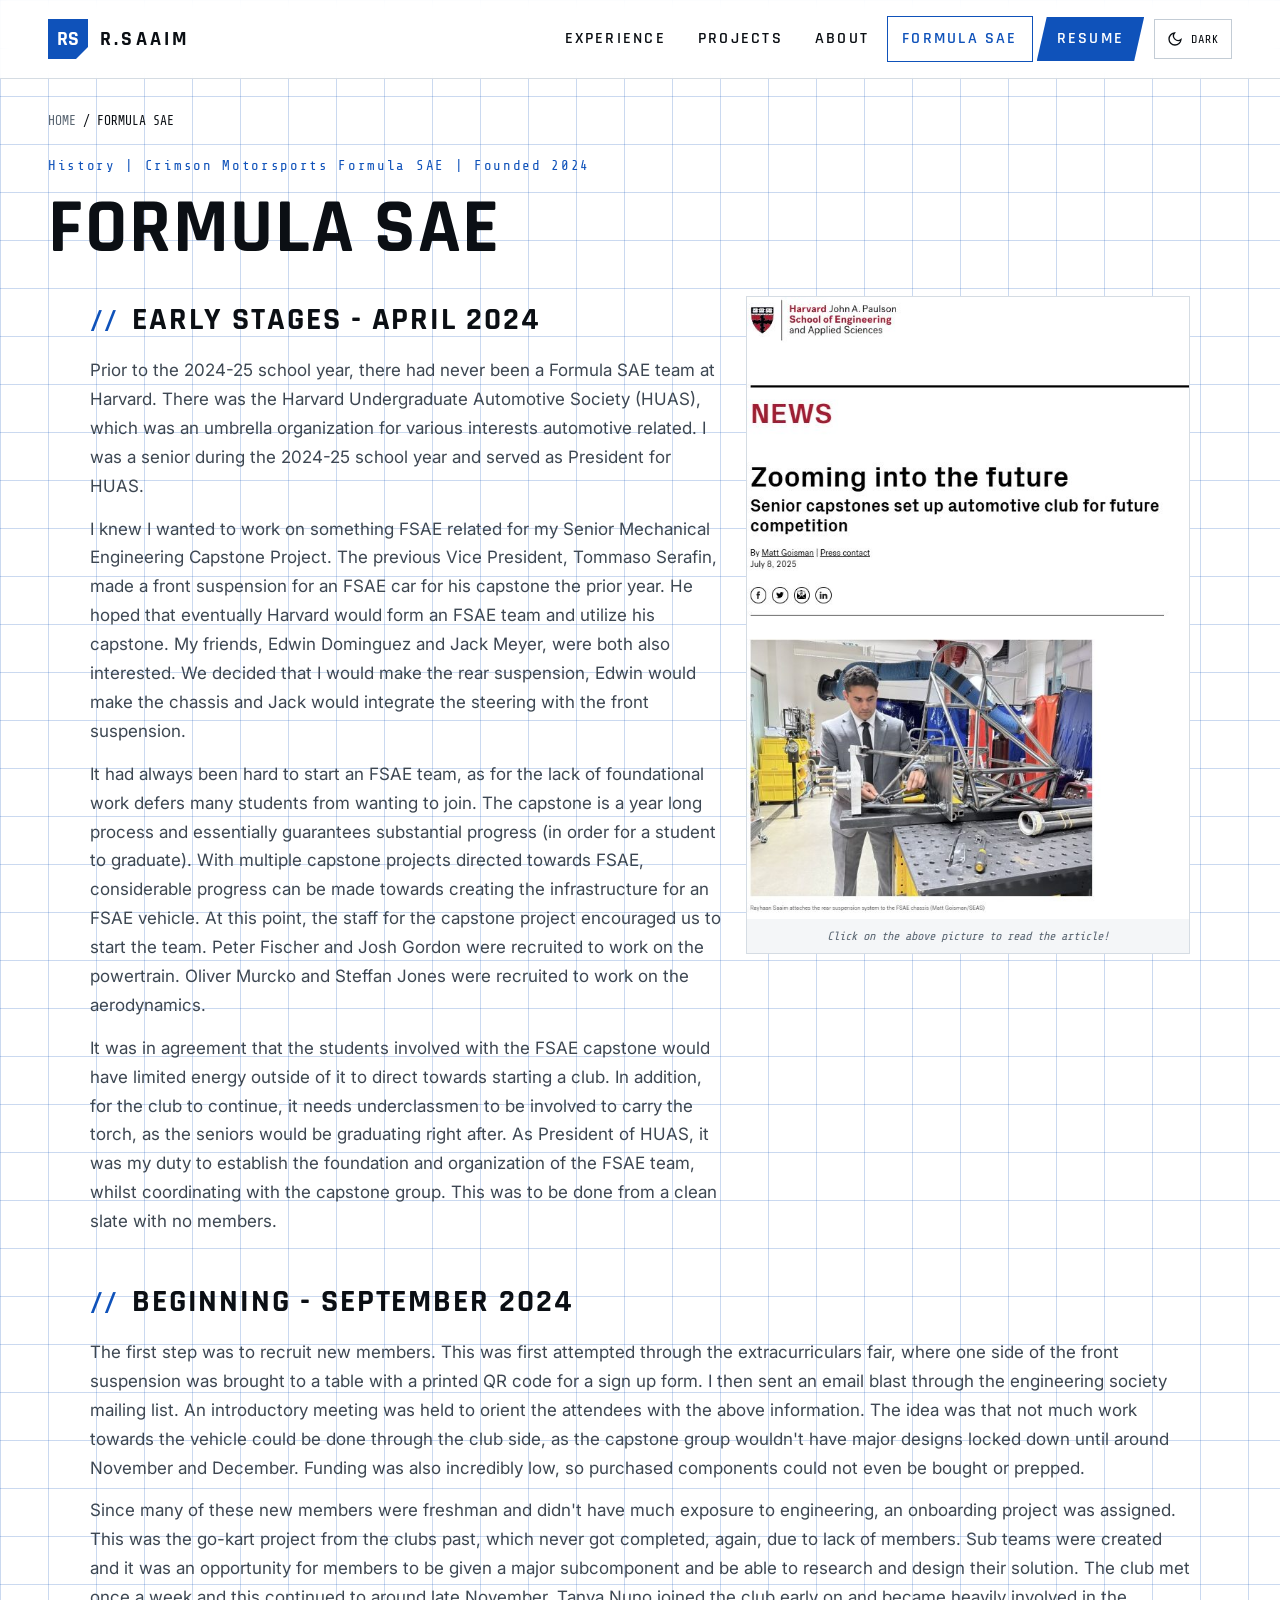
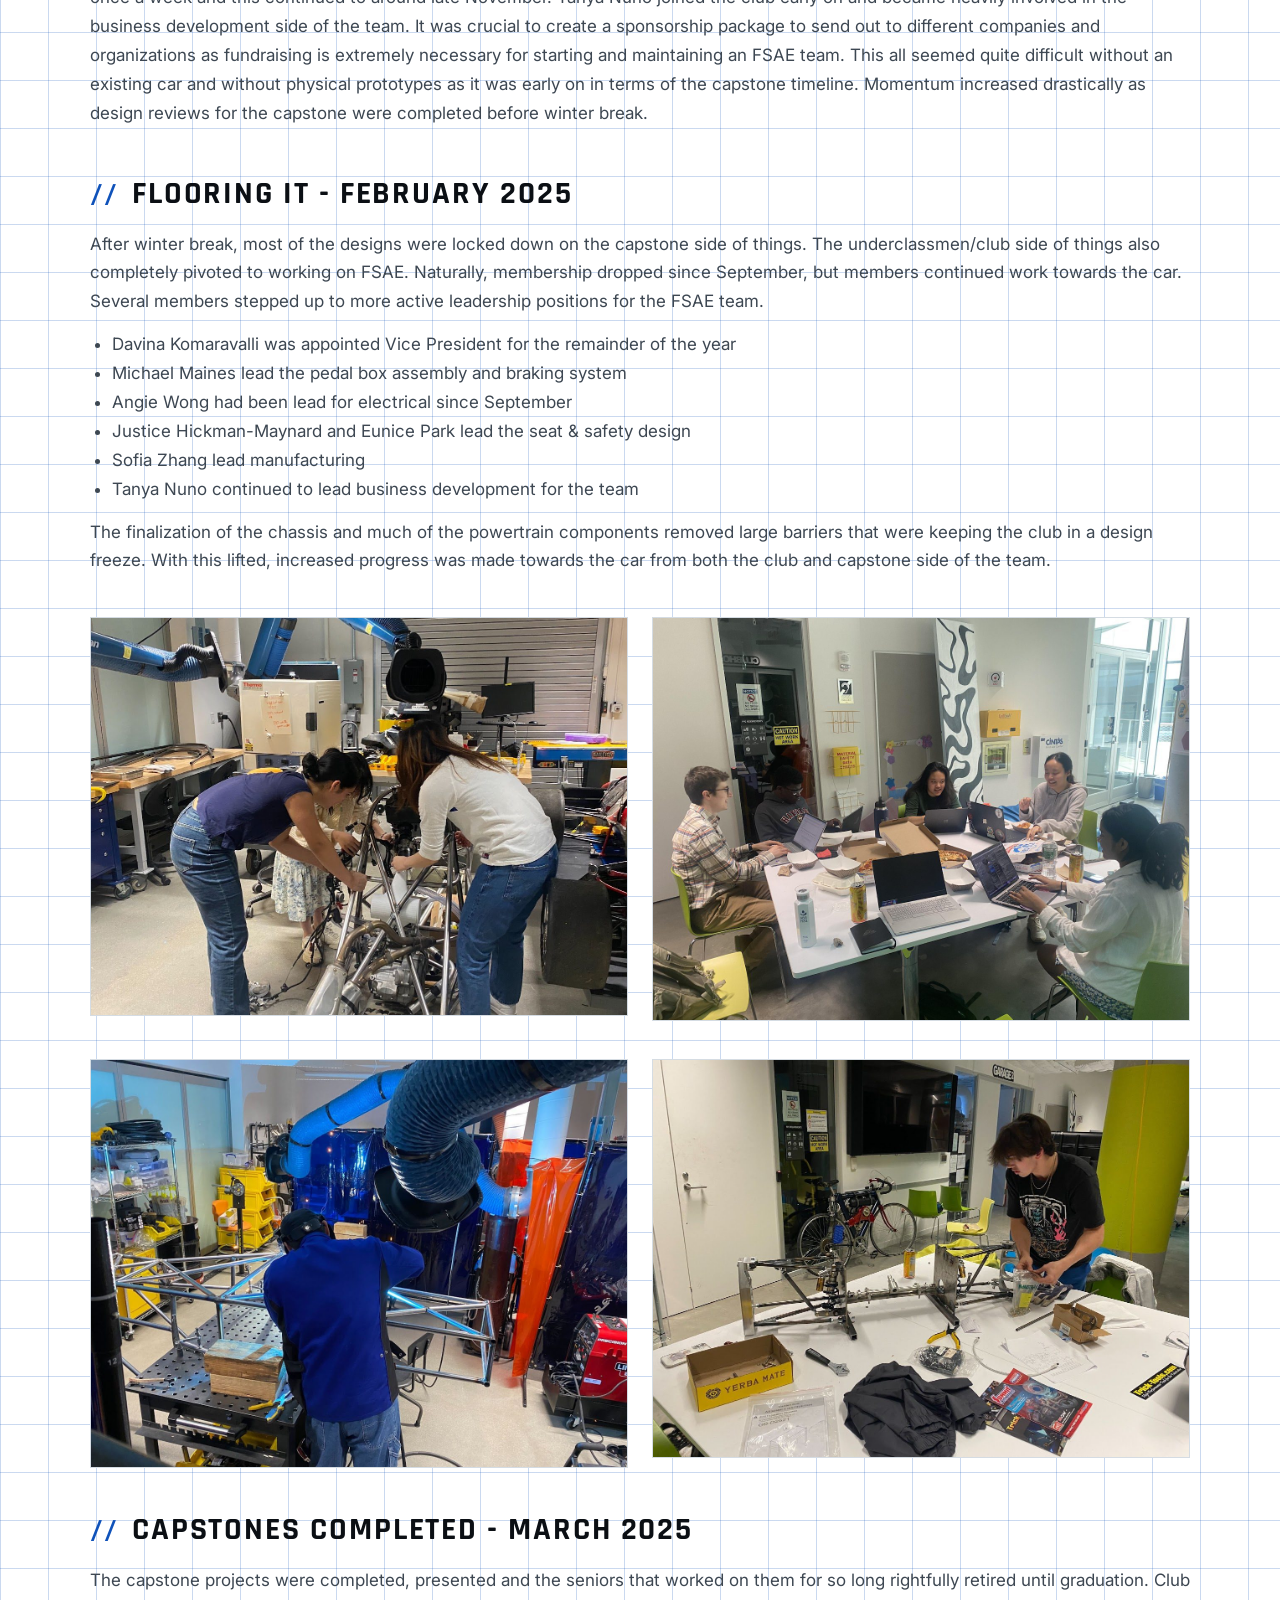
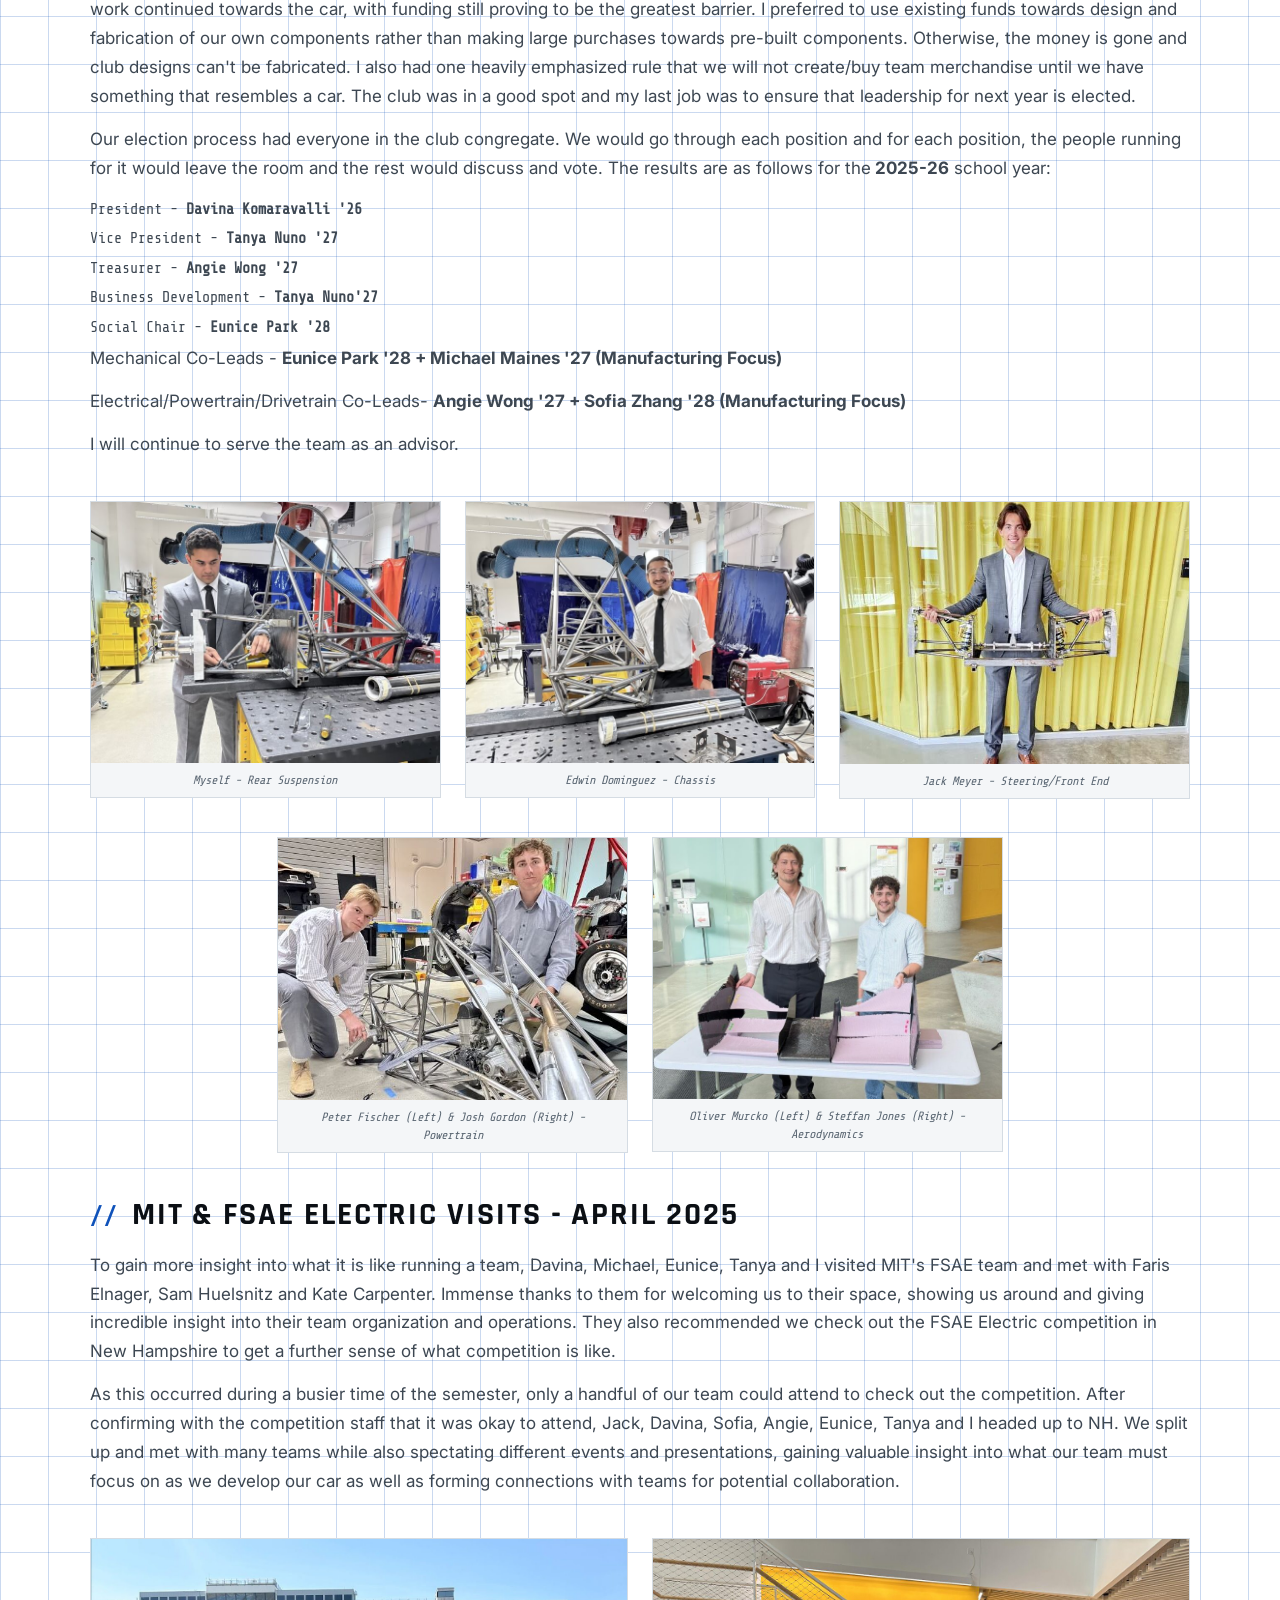
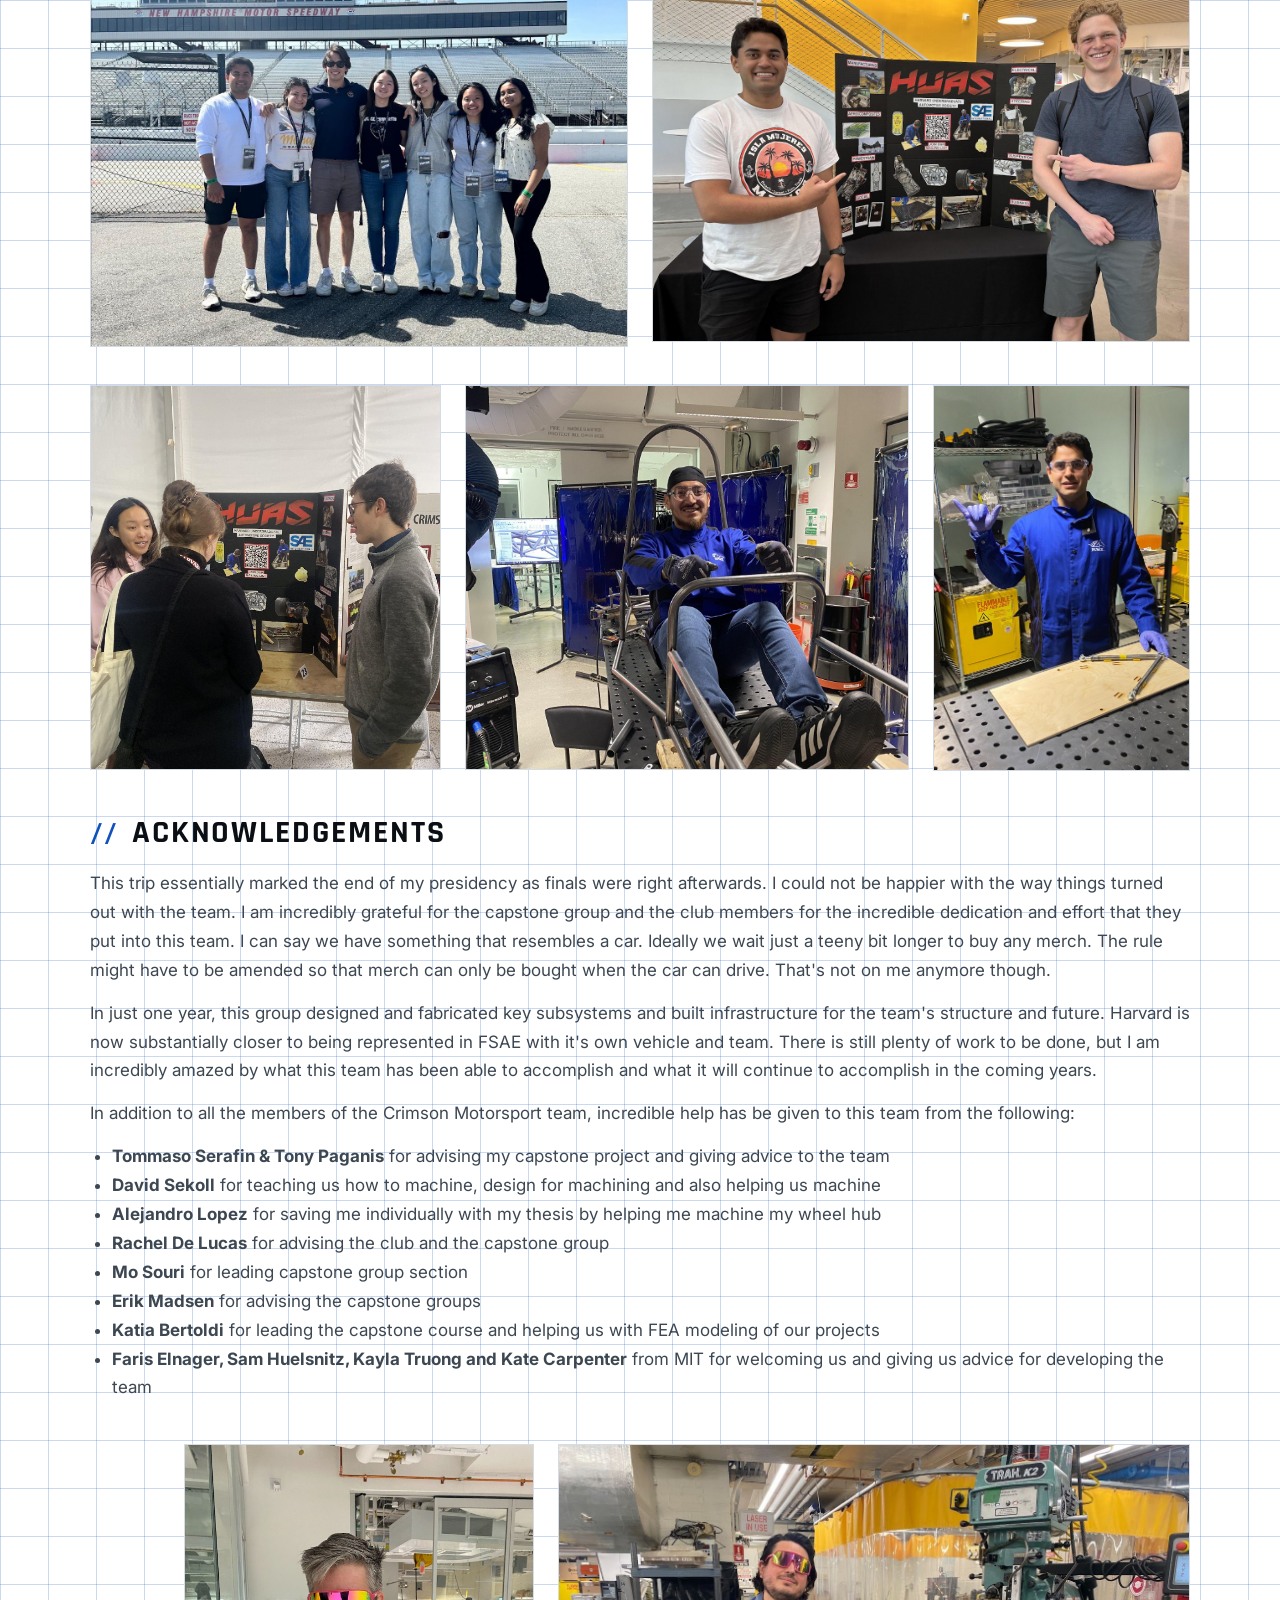
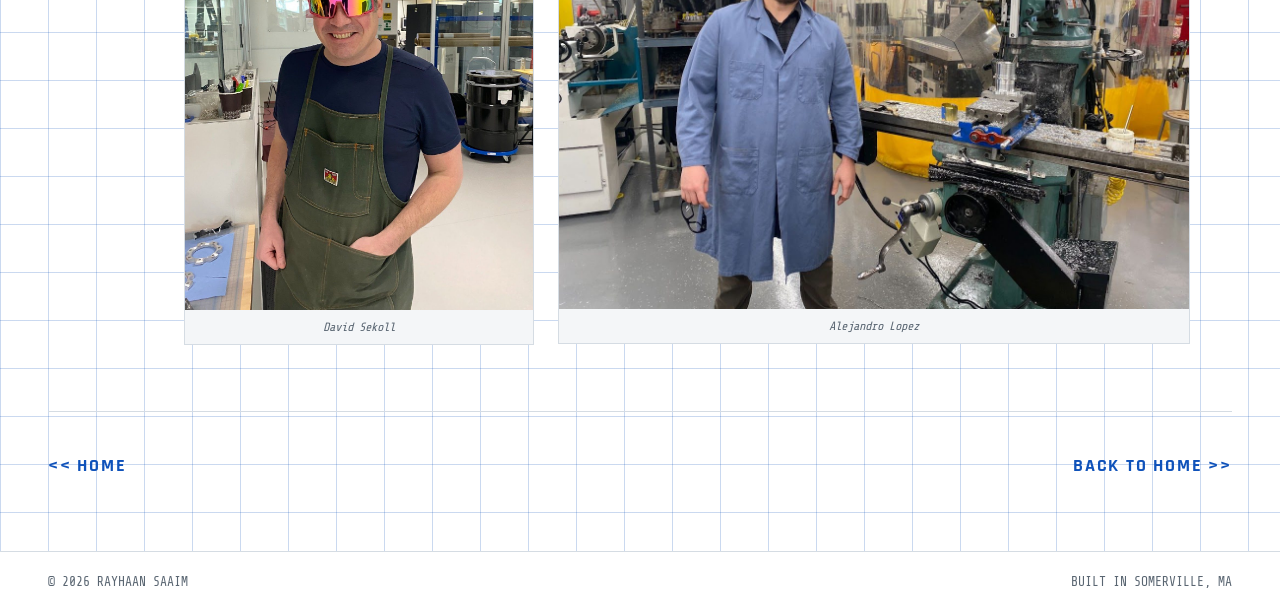
==== formula-sae.html @ 64977a88 "Word-for-word pages, Fikst slides as page content, original intro, Crimson section, Formula SAE tab," ====
<!doctype html>
<html lang="en" data-theme="light">
<head>
<meta charset="utf-8">
<meta name="viewport" content="width=device-width, initial-scale=1">
<title>Formula SAE — Rayhaan Saaim</title>
<meta name="description" content="Formula SAE: a project by Rayhaan Saaim, mechanical engineer.">
<meta property="og:title" content="Formula SAE — Rayhaan Saaim">
<meta property="og:description" content="Formula SAE: a project by Rayhaan Saaim, mechanical engineer.">
<meta property="og:image" content="https://rsaaim.github.io/assets/img/hero/01_hero-holding-rear-suspension.jpg">
<link rel="icon" href="assets/favicon.svg" type="image/svg+xml">
<script>try{var t=localStorage.getItem('theme');if(t==='dark'||t==='light')document.documentElement.setAttribute('data-theme',t);}catch(e){}</script>
<link rel="preconnect" href="https://fonts.googleapis.com">
<link rel="preconnect" href="https://fonts.gstatic.com" crossorigin>
<link href="https://fonts.googleapis.com/css2?family=Rajdhani:wght@500;600;700&family=Share+Tech+Mono&family=Inter:wght@400;500;600&display=swap" rel="stylesheet">
<link rel="stylesheet" href="css/style.css">
</head>
<body>
<a class="skip" href="#main">Skip to content</a>
<header class="site-header">
  <a class="brand" href="index.html"><span class="brand-mark" aria-hidden="true">RS</span><span class="brand-name">R.SAAIM</span></a>
  <nav class="nav" aria-label="Main">
    <a href="index.html#experience">EXPERIENCE</a>
    <a href="index.html#projects">PROJECTS</a>
    <a href="index.html#about">ABOUT</a>
    <a class="btn-fsae" href="formula-sae.html">FORMULA SAE</a>
    <a class="btn-resume" href="resume.pdf">RESUME</a>
    <button class="theme-toggle" type="button" aria-label="Switch to dark mode">DARK</button>
  </nav>
</header>
<main id="main">

  <div class="wrap crumb"><a href="index.html">HOME</a> / FORMULA SAE</div>
  <section class="wrap proj-hero">
    <p class="eyebrow">History | Crimson Motorsports Formula SAE | Founded 2024</p>
    <h1>Formula SAE</h1>
    
  </section>
  <article class="wrap layout" style="padding-bottom:24px">
<div class="lrow"><div class="lcol" style="grid-column:1 / span 7"><h2>Early Stages - April 2024</h2><p>Prior to the 2024-25 school year, there had never been a Formula SAE team at Harvard. There was the Harvard Undergraduate Automotive Society (HUAS), which was an umbrella organization for various interests automotive related. I was a senior during the 2024-25 school year and served as President for HUAS.</p><p>I knew I wanted to work on something FSAE related for my Senior Mechanical Engineering Capstone Project. The previous Vice President, Tommaso Serafin, made a front suspension for an FSAE car for his capstone the prior year. He hoped that eventually Harvard would form an FSAE team and utilize his capstone. My friends, Edwin Dominguez and Jack Meyer, were both also interested. We decided that I would make the rear suspension, Edwin would make the chassis and Jack would integrate the steering with the front suspension.</p><p>It had always been hard to start an FSAE team, as for the lack of foundational work defers many students from wanting to join. The capstone is a year long process and essentially guarantees substantial progress (in order for a student to graduate). With multiple capstone projects directed towards FSAE, considerable progress can be made towards creating the infrastructure for an FSAE vehicle. At this point, the staff for the capstone project encouraged us to start the team. Peter Fischer and Josh Gordon were recruited to work on the powertrain. Oliver Murcko and Steffan Jones were recruited to work on the aerodynamics.</p><p>It was in agreement that the students involved with the FSAE capstone would have limited energy outside of it to direct towards starting a club. In addition, for the club to continue, it needs underclassmen to be involved to carry the torch, as the seniors would be graduating right after. As President of HUAS, it was my duty to establish the foundation and organization of the FSAE team, whilst coordinating with the capstone group. This was to be done from a clean slate with no members.</p></div><div class="lcol" style="grid-column:8 / span 5"><figure class="lfig"><a href="https://seas.harvard.edu/news/2025/07/zooming-future"><img src="assets/img/site/formula-sae/formula-sae_01_click-on-the-above-picture-to-read-the-article.jpg" alt="Click on the above picture to read the article!" loading="lazy"></a><figcaption><em>Click on the above picture to read the article!</em></figcaption></figure></div></div>
<div class="lrow"><div class="lcol" style="grid-column:1 / span 12"><h2>Beginning - September 2024</h2><p>The first step was to recruit new members. This was first attempted through the extracurriculars fair, where one side of the front suspension was brought to a table with a printed QR code for a sign up form. I then sent an email blast through the engineering society mailing list. An introductory meeting was held to orient the attendees with the above information. The idea was that not much work towards the vehicle could be done through the club side, as the capstone group wouldn't have major designs locked down until around November and December. Funding was also incredibly low, so purchased components could not even be bought or prepped.</p><p>Since many of these new members were freshman and didn't have much exposure to engineering, an onboarding project was assigned. This was the go-kart project from the clubs past, which never got completed, again, due to lack of members. Sub teams were created and it was an opportunity for members to be given a major subcomponent and be able to research and design their solution. The club met once a week and this continued to around late November. Tanya Nuno joined the club early on and became heavily involved in the business development side of the team. It was crucial to create a sponsorship package to send out to different companies and organizations as fundraising is extremely necessary for starting and maintaining an FSAE team. This all seemed quite difficult without an existing car and without physical prototypes as it was early on in terms of the capstone timeline. Momentum increased drastically as design reviews for the capstone were completed before winter break.</p></div></div>
<div class="lrow"><div class="lcol" style="grid-column:1 / span 12"><h2>Flooring It - February 2025</h2><p>After winter break, most of the designs were locked down on the capstone side of things. The underclassmen/club side of things also completely pivoted to working on FSAE. Naturally, membership dropped since September, but members continued work towards the car. Several members stepped up to more active leadership positions for the FSAE team.</p><ul><li>Davina Komaravalli was appointed Vice President for the remainder of the year</li><li>Michael Maines lead the pedal box assembly and braking system</li><li>Angie Wong had been lead for electrical since September</li><li>Justice Hickman-Maynard and Eunice Park lead the seat &amp; safety design</li><li>Sofia Zhang lead manufacturing</li><li>Tanya Nuno continued to lead business development for the team</li></ul><p>The finalization of the chassis and much of the powertrain components removed large barriers that were keeping the club in a design freeze. With this lifted, increased progress was made towards the car from both the club and capstone side of the team.</p></div></div>
<div class="lrow"><div class="lcol" style="grid-column:1 / span 6"><figure class="lfig"><a href="assets/img/site/formula-sae/formula-sae_02.jpg"><img src="assets/img/site/formula-sae/formula-sae_02.jpg" alt="Formula SAE" loading="lazy"></a></figure></div><div class="lcol" style="grid-column:7 / span 6"><figure class="lfig"><a href="assets/img/site/formula-sae/formula-sae_03.jpg"><img src="assets/img/site/formula-sae/formula-sae_03.jpg" alt="Formula SAE" loading="lazy"></a></figure></div></div>
<div class="lrow"><div class="lcol" style="grid-column:1 / span 6"><figure class="lfig"><a href="assets/img/site/formula-sae/formula-sae_04.jpg"><img src="assets/img/site/formula-sae/formula-sae_04.jpg" alt="Formula SAE" loading="lazy"></a></figure></div><div class="lcol" style="grid-column:7 / span 6"><figure class="lfig"><a href="assets/img/site/formula-sae/formula-sae_05_capstones-completed.jpg"><img src="assets/img/site/formula-sae/formula-sae_05_capstones-completed.jpg" alt="Formula SAE" loading="lazy"></a></figure></div></div>
<div class="lrow"><div class="lcol" style="grid-column:1 / span 12"><h2>Capstones Completed - March 2025</h2><p>The capstone projects were completed, presented and the seniors that worked on them for so long rightfully retired until graduation. Club work continued towards the car, with funding still proving to be the greatest barrier. I preferred to use existing funds towards design and fabrication of our own components rather than making large purchases towards pre-built components. Otherwise, the money is gone and club designs can't be fabricated. I also had one heavily emphasized rule that we will not create/buy team merchandise until we have something that resembles a car. The club was in a good spot and my last job was to ensure that leadership for next year is elected.</p><p>Our election process had everyone in the club congregate. We would go through each position and for each position, the people running for it would leave the room and the rest would discuss and vote. The results are as follows for the<strong> 2025-26</strong> school year:</p><p class="roster">President - <strong>Davina Komaravalli '26</strong></p><p class="roster">Vice President - <strong>Tanya Nuno '27</strong></p><p class="roster">Treasurer - <strong>Angie Wong '27</strong></p><p class="roster">Business Development - <strong>Tanya Nuno'27</strong></p><p class="roster">Social Chair - <strong>Eunice Park '28</strong></p><p>Mechanical Co-Leads - <strong>Eunice Park '28 + Michael Maines '27 (Manufacturing Focus)</strong></p><p>Electrical/Powertrain/Drivetrain Co-Leads- <strong>Angie Wong '27 + Sofia Zhang '28 (Manufacturing Focus)</strong></p><p>I will continue to serve the team as an advisor.</p></div></div>
<div class="lrow"><div class="lcol" style="grid-column:1 / span 4"><figure class="lfig"><a href="assets/img/site/formula-sae/formula-sae_06_myself-rear-suspension.jpg"><img src="assets/img/site/formula-sae/formula-sae_06_myself-rear-suspension.jpg" alt="Myself - Rear Suspension" loading="lazy"></a><figcaption><em>Myself - Rear Suspension</em></figcaption></figure></div><div class="lcol" style="grid-column:5 / span 4"><figure class="lfig"><a href="assets/img/site/formula-sae/formula-sae_07_edwin-dominguez-chassis.jpg"><img src="assets/img/site/formula-sae/formula-sae_07_edwin-dominguez-chassis.jpg" alt="Edwin Dominguez - Chassis" loading="lazy"></a><figcaption><em>Edwin Dominguez - Chassis</em></figcaption></figure></div><div class="lcol" style="grid-column:9 / span 4"><figure class="lfig"><a href="assets/img/site/formula-sae/formula-sae_08_jack-meyer-steering-front-end.jpg"><img src="assets/img/site/formula-sae/formula-sae_08_jack-meyer-steering-front-end.jpg" alt="Jack Meyer - Steering/Front End" loading="lazy"></a><figcaption><em>Jack Meyer - Steering/Front End</em></figcaption></figure></div></div>
<div class="lrow"><div class="lcol" style="grid-column:3 / span 4"><figure class="lfig"><a href="assets/img/site/formula-sae/formula-sae_09_peter-fischer-left-josh-gordon-right.jpg"><img src="assets/img/site/formula-sae/formula-sae_09_peter-fischer-left-josh-gordon-right.jpg" alt="Peter Fischer (Left) &amp;amp; Josh Gordon (Right) -  Powertrain" loading="lazy"></a><figcaption><em>Peter Fischer (Left) &amp; Josh Gordon (Right) - </em> <em>Powertrain</em></figcaption></figure></div><div class="lcol" style="grid-column:7 / span 4"><figure class="lfig"><a href="assets/img/site/formula-sae/formula-sae_10_oliver-murcko-left-steffan-jones-right.jpg"><img src="assets/img/site/formula-sae/formula-sae_10_oliver-murcko-left-steffan-jones-right.jpg" alt="Oliver Murcko (Left) &amp;amp; Steffan Jones (Right) -  Aerodynamics" loading="lazy"></a><figcaption><em>Oliver Murcko (Left) &amp; Steffan Jones (Right) - </em> <em>Aerodynamics</em></figcaption></figure></div></div>
<div class="lrow"><div class="lcol" style="grid-column:1 / span 12"><h2>MIT &amp; FSAE Electric Visits - April 2025</h2><p>To gain more insight into what it is like running a team, Davina, Michael, Eunice, Tanya and I visited MIT's FSAE team and met with Faris Elnager, Sam Huelsnitz and Kate Carpenter. Immense thanks to them for welcoming us to their space, showing us around and giving incredible insight into their team organization and operations. They also recommended we check out the FSAE Electric competition in New Hampshire to get a further sense of what competition is like.</p><p>As this occurred during a busier time of the semester, only a handful of our team could attend to check out the competition. After confirming with the competition staff that it was okay to attend, Jack, Davina, Sofia, Angie, Eunice, Tanya and I headed up to NH. We split up and met with many teams while also spectating different events and presentations, gaining valuable insight into what our team must focus on as we develop our car as well as forming connections with teams for potential collaboration.</p></div></div>
<div class="lrow"><div class="lcol" style="grid-column:1 / span 6"><figure class="lfig"><a href="assets/img/site/formula-sae/formula-sae_11.jpg"><img src="assets/img/site/formula-sae/formula-sae_11.jpg" alt="Formula SAE" loading="lazy"></a></figure></div><div class="lcol" style="grid-column:7 / span 6"><figure class="lfig"><a href="assets/img/site/formula-sae/formula-sae_12.jpg"><img src="assets/img/site/formula-sae/formula-sae_12.jpg" alt="Formula SAE" loading="lazy"></a></figure></div></div>
<div class="lrow"><div class="lcol" style="grid-column:1 / span 4"><figure class="lfig"><a href="assets/img/site/formula-sae/formula-sae_13.jpg"><img src="assets/img/site/formula-sae/formula-sae_13.jpg" alt="Formula SAE" loading="lazy"></a></figure></div><div class="lcol" style="grid-column:5 / span 5"><figure class="lfig"><a href="assets/img/site/formula-sae/formula-sae_14.jpg"><img src="assets/img/site/formula-sae/formula-sae_14.jpg" alt="Formula SAE" loading="lazy"></a></figure></div><div class="lcol" style="grid-column:10 / span 3"><figure class="lfig"><a href="assets/img/site/formula-sae/formula-sae_15_acknowledgements.jpg"><img src="assets/img/site/formula-sae/formula-sae_15_acknowledgements.jpg" alt="Formula SAE" loading="lazy"></a></figure></div></div>
<div class="lrow"><div class="lcol" style="grid-column:1 / span 12"><h2>Acknowledgements</h2><p>This trip essentially marked the end of my presidency as finals were right afterwards. I could not be happier with the way things turned out with the team. I am incredibly grateful for the capstone group and the club members for the incredible dedication and effort that they put into this team. I can say we have something that resembles a car. Ideally we wait just a teeny bit longer to buy any merch. The rule might have to be amended so that merch can only be bought when the car can drive. That's not on me anymore though.</p><p>In just one year, this group designed and fabricated key subsystems and built infrastructure for the team's structure and future. Harvard is now substantially closer to being represented in FSAE with it's own vehicle and team. There is still plenty of work to be done, but I am incredibly amazed by what this team has been able to accomplish and what it will continue to accomplish in the coming years.</p><p>In addition to all the members of the Crimson Motorsport team, incredible help has be given to this team from the following:</p><ul><li><strong>Tommaso Serafin &amp; Tony Paganis</strong> for advising my capstone project and giving advice to the team</li><li><strong>David Sekoll</strong> for teaching us how to machine, design for machining and also helping us machine</li><li><strong>Alejandro Lopez</strong> for saving me individually with my thesis by helping me machine my wheel hub</li><li><strong>Rachel De Lucas</strong> for advising the club and the capstone group</li><li><strong>Mo Souri</strong> for leading capstone group section</li><li><strong>Erik Madsen</strong> for advising the capstone groups</li><li><strong>Katia Bertoldi</strong> for leading the capstone course and helping us with FEA modeling of our projects</li><li><strong>Faris Elnager, Sam Huelsnitz, Kayla Truong </strong><strong>and </strong><strong>Kate Carpenter</strong> from MIT for welcoming us and giving us advice for developing the team</li></ul></div></div>
<div class="lrow"><div class="lcol" style="grid-column:2 / span 4"><figure class="lfig"><a href="assets/img/site/formula-sae/formula-sae_16_david-sekoll.jpg"><img src="assets/img/site/formula-sae/formula-sae_16_david-sekoll.jpg" alt="David Sekoll" loading="lazy"></a><figcaption><em>David Sekoll</em></figcaption></figure></div><div class="lcol" style="grid-column:6 / span 7"><figure class="lfig"><a href="assets/img/site/formula-sae/formula-sae_17_alejandro-lopez.jpg"><img src="assets/img/site/formula-sae/formula-sae_17_alejandro-lopez.jpg" alt="Alejandro Lopez" loading="lazy"></a><figcaption><em>Alejandro Lopez</em></figcaption></figure></div></div>
    <div class="next-proj"><a href="index.html#projects">&lt;&lt; HOME</a><a href="index.html#crimson">BACK TO HOME &gt;&gt;</a></div>
  </article>
</main>
<footer class="site-footer"><span>© 2026 RAYHAAN SAAIM</span><span>BUILT IN SOMERVILLE, MA</span></footer>
<script src="js/site.js"></script>
</body>
</html>
---- css/style.css ----
/* Rayhaan Saaim portfolio — light (sapphire) and dark (graphite/cyan) themes */
:root {
  --bg: #FFFFFF;
  --grid: rgba(15, 82, 186, 0.22);
  --panel: #F4F6F8;
  --panel-2: #EAEEF2;
  --line: #D5DCE3;
  --line-2: #C3CCD5;
  --text: #0B0F14;
  --text-2: #3D4752;
  --muted: #5A6672;
  --accent: #0F52BA;
  --accent-hover: #0B3D8C;
  --on-accent: #FFFFFF;
  --header-bg: rgba(255, 255, 255, 0.88);
  --caption-accent: #8CB8FF;
  --ok: #1F9D55;
  --cut: 22px;
  --display: "Rajdhani", "Arial Narrow", sans-serif;
  --mono: "Share Tech Mono", ui-monospace, monospace;
  --body: "Inter", system-ui, -apple-system, sans-serif;
  color-scheme: light;
}
[data-theme="dark"] {
  --bg: #0B0F14;
  --grid: rgba(255, 255, 255, 0.04);
  --panel: #121821;
  --panel-2: #0E141A;
  --line: #1E2630;
  --line-2: #26303B;
  --text: #E6EBF0;
  --text-2: #B8C2CC;
  --muted: #9AA6B2;
  --accent: #5FD4E8;
  --accent-hover: #A6ECF7;
  --on-accent: #0B0F14;
  --header-bg: rgba(11, 15, 20, 0.92);
  --caption-accent: #5FD4E8;
  --ok: #3DDC84;
  color-scheme: dark;
}

* { box-sizing: border-box; }
html { scroll-behavior: smooth; }
body {
  margin: 0;
  font-family: var(--body);
  color: var(--text);
  background-color: var(--bg);
  background-image:
    linear-gradient(var(--grid) 1px, transparent 1px),
    linear-gradient(90deg, var(--grid) 1px, transparent 1px);
  background-size: 48px 48px;
  line-height: 1.5;
  transition: background-color .25s, color .25s;
}
img { max-width: 100%; display: block; }
a { color: var(--accent); }
a:hover { color: var(--accent-hover); }
:focus-visible { outline: 2px solid var(--accent); outline-offset: 3px; }
.wrap { max-width: 1344px; margin: 0 auto; padding-left: 48px; padding-right: 48px; }
.mono { font-family: var(--mono); }
.skip { position: absolute; left: -9999px; }
.skip:focus { left: 16px; top: 16px; z-index: 100; background: var(--accent); color: var(--on-accent); padding: 10px 14px; }

/* Header */
.site-header {
  position: sticky; top: 0; z-index: 50;
  display: flex; flex-wrap: wrap; justify-content: space-between; align-items: center; gap: 12px;
  padding: 16px 48px; border-bottom: 1px solid var(--line);
  background: var(--header-bg); backdrop-filter: blur(6px);
}
.brand { display: flex; align-items: center; gap: 12px; text-decoration: none; color: var(--text); }
.brand-mark {
  display: inline-flex; align-items: center; justify-content: center; width: 40px; height: 40px;
  background: var(--accent); color: var(--on-accent); font-family: var(--display); font-weight: 700; font-size: 20px;
  clip-path: polygon(0 0, 100% 0, 100% 70%, 70% 100%, 0 100%);
}
.brand-name { font-family: var(--display); font-weight: 700; font-size: 20px; letter-spacing: .16em; }
.nav { display: flex; flex-wrap: wrap; align-items: center; gap: 4px; font-family: var(--display); font-weight: 600; font-size: 16px; letter-spacing: .14em; }
.nav a { padding: 10px 14px; color: var(--text); text-decoration: none; }
.nav a:hover { color: var(--accent); }
.nav .btn-resume { color: var(--on-accent); background: var(--accent); clip-path: polygon(10px 0, 100% 0, calc(100% - 10px) 100%, 0 100%); padding: 10px 20px; }
.nav .btn-resume:hover { color: var(--on-accent); background: var(--accent-hover); }
.theme-toggle {
  display: inline-flex; align-items: center; gap: 8px; min-height: 40px; padding: 0 12px; margin-left: 6px;
  background: transparent; border: 1px solid var(--line-2); color: var(--text); cursor: pointer;
  font-family: var(--mono); font-size: 12px; letter-spacing: .08em;
}
.theme-toggle:hover { border-color: var(--accent); color: var(--accent); }
.theme-toggle svg { width: 16px; height: 16px; }

/* Hero */
.hero { display: grid; grid-template-columns: repeat(auto-fit, minmax(min(100%, 500px), 1fr)); gap: 56px; align-items: center; padding-top: 72px; padding-bottom: 56px; }
.hero-copy { display: flex; flex-direction: column; gap: 22px; }
.eyebrow { margin: 0; font-family: var(--mono); font-size: 14px; letter-spacing: .12em; color: var(--accent); }
.hero h1 { margin: 0; font-family: var(--display); font-weight: 700; font-size: clamp(64px, 9vw, 112px); line-height: .86; letter-spacing: .02em; text-transform: uppercase; }
.readout { display: flex; flex-wrap: wrap; font-family: var(--mono); font-size: 14px; border: 1px solid var(--line); align-self: flex-start; background: var(--bg); }
.readout span { padding: 10px 14px; border-right: 1px solid var(--line); }
.readout span:last-child { border-right: 0; }
.readout .k { color: var(--muted); }
.lede { margin: 0; font-size: 18px; line-height: 1.6; color: var(--text-2); max-width: 560px; }
.status { margin: 0; display: flex; align-items: center; gap: 10px; font-family: var(--mono); font-size: 14px; }
.status::before { content: ""; width: 10px; height: 10px; background: var(--ok); animation: blink 2.4s infinite; }
@keyframes blink { 50% { opacity: .35; } }

.bracket-frame { position: relative; margin: 0; padding: 14px; }
.bracket-frame::before, .bracket-frame::after, .bracket-frame .br-b::before, .bracket-frame .br-b::after {
  content: ""; position: absolute; width: 36px; height: 36px; border-color: var(--accent); border-style: solid;
}
.bracket-frame::before { top: 0; left: 0; border-width: 2px 0 0 2px; }
.bracket-frame::after { top: 0; right: 0; border-width: 2px 2px 0 0; }
.bracket-frame .br-b::before { bottom: 0; left: 0; border-width: 0 0 2px 2px; }
.bracket-frame .br-b::after { bottom: 0; right: 0; border-width: 0 2px 2px 0; }
.bracket-frame img { width: 100%; height: 560px; object-fit: cover; object-position: center 28%; }
.img-caption {
  position: absolute; left: 14px; right: 14px; bottom: 14px; display: flex; justify-content: space-between; gap: 12px;
  padding: 10px 14px; background: rgba(11, 15, 20, .85); font-family: var(--mono); font-size: 13px; color: #FFFFFF;
}
.img-caption .acc { color: var(--caption-accent); }

/* Skills bar */
.skills { display: flex; flex-wrap: wrap; align-items: center; gap: 10px; padding: 18px 20px; background: var(--panel); border-left: 3px solid var(--accent); }
.skills h2 { margin: 0 8px 0 0; font-family: var(--display); font-weight: 700; font-size: 16px; letter-spacing: .16em; color: var(--accent); }
.chip { padding: 6px 12px; border: 1px solid var(--line-2); font-family: var(--mono); font-size: 13px; background: var(--bg); }

/* Section heads */
.section { padding-top: 72px; padding-bottom: 24px; }
.section-head { display: flex; align-items: baseline; gap: 16px; margin-bottom: 28px; }
.section-head .num { font-family: var(--mono); color: var(--accent); font-size: 15px; }
.section-head h2 { margin: 0; font-family: var(--display); font-weight: 700; font-size: 44px; letter-spacing: .08em; text-transform: uppercase; }
.section-head .rule { flex: 1; height: 1px; background: var(--line); }

/* Experience cards (chamfered) */
.xp-list { display: flex; flex-direction: column; gap: 16px; }
.chamfer { clip-path: polygon(0 0, calc(100% - var(--cut)) 0, 100% var(--cut), 100% 100%, var(--cut) 100%, 0 calc(100% - var(--cut))); }
.xp { display: block; text-decoration: none; color: var(--text); background: var(--line-2); padding: 1px; transition: background .2s, transform .2s; }
.xp:hover { background: var(--accent); color: var(--text); transform: translateX(4px); }
.xp-inner { display: grid; grid-template-columns: 300px minmax(0, 1fr); background: var(--panel); }
.xp-inner > img, .xp-nda { width: 100%; height: 100%; min-height: 220px; object-fit: cover; }
.xp-nda { display: flex; flex-direction: column; justify-content: center; gap: 10px; padding: 24px; background: var(--panel-2); font-family: var(--mono); font-size: 13px; color: var(--muted); }
.xp-nda .tag { color: var(--accent); }
.xp-nda .bar { height: 12px; background: var(--line); }
.xp-body { padding: 26px 28px; display: flex; flex-direction: column; gap: 10px; }
.meta { display: flex; flex-wrap: wrap; justify-content: space-between; gap: 8px; font-family: var(--mono); font-size: 13px; color: var(--muted); }
.meta .acc { color: var(--accent); }
.xp h3, .card h3 { margin: 0; font-family: var(--display); font-weight: 700; letter-spacing: .04em; text-transform: uppercase; }
.xp h3 { font-size: 30px; }
.xp p, .card p { margin: 0; font-size: 16px; line-height: 1.55; color: var(--text-2); }
.more { font-family: var(--display); font-weight: 700; letter-spacing: .14em; color: var(--accent); }

/* Project cards */
.cards { display: grid; grid-template-columns: repeat(auto-fit, minmax(min(100%, 380px), 1fr)); gap: 16px; }
.card { display: flex; flex-direction: column; text-decoration: none; color: var(--text); background: var(--panel); border-top: 3px solid var(--accent); transition: transform .2s, box-shadow .2s; }
.card:hover { color: var(--text); transform: translateY(-4px); box-shadow: 0 10px 0 -6px var(--accent); }
.card img { width: 100%; height: 240px; object-fit: cover; }
.card img.contain { object-fit: contain; background: #FFFFFF; }
.card-body { padding: 20px 22px; display: flex; flex-direction: column; gap: 8px; }
.card h3 { font-size: 26px; }
.tag-line { font-family: var(--mono); font-size: 12px; color: var(--accent); }

/* About + contact */
.about { display: grid; grid-template-columns: repeat(auto-fit, minmax(min(100%, 420px), 1fr)); gap: 40px; padding-top: 72px; padding-bottom: 40px; }
.about p { margin: 0; font-size: 17px; line-height: 1.65; color: var(--text-2); }
.contact-box { background: var(--panel); border: 1px solid var(--line); padding: 28px; display: flex; flex-direction: column; gap: 14px; font-family: var(--mono); font-size: 15px; }
.contact-box .h { color: var(--accent); }
.contact-box a { color: var(--text); text-decoration: none; }
.contact-box a:hover { color: var(--accent); }
.site-footer { border-top: 1px solid var(--line); padding: 20px 48px; display: flex; flex-wrap: wrap; justify-content: space-between; gap: 12px; font-family: var(--mono); font-size: 13px; color: var(--muted); background: var(--bg); margin-top: 40px; }

/* Project detail pages */
.crumb { font-family: var(--mono); font-size: 13px; padding-top: 32px; }
.crumb a { color: var(--muted); text-decoration: none; }
.crumb a:hover { color: var(--accent); }
.proj-hero { padding-top: 24px; padding-bottom: 32px; display: flex; flex-direction: column; gap: 18px; }
.proj-hero h1 { margin: 0; font-family: var(--display); font-weight: 700; font-size: clamp(44px, 6vw, 80px); line-height: .92; text-transform: uppercase; letter-spacing: .02em; }
.proj-hero .lede { max-width: 820px; }
.specs { display: grid; grid-template-columns: repeat(auto-fit, minmax(200px, 1fr)); border: 1px solid var(--line); background: var(--panel); }
.specs div { padding: 18px 20px; border-right: 1px solid var(--line); }
.specs div:last-child { border-right: 0; }
.specs .k { margin: 0 0 4px; font-family: var(--mono); font-size: 12px; color: var(--muted); }
.specs .v { margin: 0; font-family: var(--display); font-weight: 700; font-size: 28px; color: var(--accent); }
.prose { max-width: 820px; }
.prose h2 { font-family: var(--display); font-weight: 700; font-size: 32px; letter-spacing: .06em; text-transform: uppercase; margin: 48px 0 12px; }
.prose h2::before { content: "// "; color: var(--accent); font-family: var(--mono); font-size: 22px; }
.prose p, .prose li { font-size: 17px; line-height: 1.7; color: var(--text-2); }
.prose strong { color: var(--text); }
.gallery { display: grid; grid-template-columns: repeat(auto-fill, minmax(min(100%, 300px), 1fr)); gap: 16px; margin: 24px 0 8px; }
.gallery.wide { grid-template-columns: repeat(auto-fill, minmax(min(100%, 420px), 1fr)); }
.gallery figure { margin: 0; background: var(--panel); border: 1px solid var(--line); }
.gallery a { display: block; }
.gallery img { width: 100%; height: 260px; object-fit: cover; }
.gallery img.contain { object-fit: contain; background: #FFFFFF; }
.gallery figcaption { padding: 10px 12px; font-family: var(--mono); font-size: 12px; color: var(--muted); }
.nda-panel { border: 1px dashed var(--line-2); background: var(--panel-2); padding: 28px; font-family: var(--mono); font-size: 14px; color: var(--muted); display: flex; flex-direction: column; gap: 10px; margin: 24px 0; max-width: 820px; }
.nda-panel .tag { color: var(--accent); }
.next-proj { display: flex; flex-wrap: wrap; justify-content: space-between; gap: 16px; padding: 40px 0 8px; border-top: 1px solid var(--line); margin-top: 56px; font-family: var(--display); font-weight: 700; letter-spacing: .1em; font-size: 18px; }
.next-proj a { text-decoration: none; }

/* Reveal on scroll */
.reveal { opacity: 0; transform: translateY(16px); transition: opacity .6s ease, transform .6s ease; }
.reveal.in { opacity: 1; transform: none; }
@media (prefers-reduced-motion: reduce) {
  .reveal { opacity: 1; transform: none; transition: none; }
  .status::before { animation: none; }
  html { scroll-behavior: auto; }
}

/* Small screens */
@media (max-width: 760px) {
  .wrap { padding-left: 20px; padding-right: 20px; }
  .site-header { padding: 12px 20px; position: static; }
  .nav { font-size: 14px; }
  .nav a { padding: 8px 10px; }
  .xp-inner { grid-template-columns: 1fr; }
  .xp-inner > img, .xp-nda { height: 200px; min-height: 0; }
  .bracket-frame img { height: 420px; }
  .section-head h2 { font-size: 34px; }
  .site-footer { padding: 20px; }
}
.card-nda { height: 240px; display: flex; flex-direction: column; justify-content: center; align-items: center; gap: 8px; background: var(--panel-2); font-family: var(--mono); font-size: 13px; color: var(--muted); }
.card-nda .tag { color: var(--accent); }
.prose.original { max-width: none; }
.prose.original > :not(.gallery) { max-width: 820px; }
.prose.original h3 { font-family: var(--display); font-weight: 700; font-size: 24px; letter-spacing: .04em; text-transform: uppercase; margin: 32px 0 8px; color: var(--accent); }
.prose ul ul { margin-top: 4px; }
.gallery img.contain { background: var(--panel-2); }

/* Layout pages: mirrors the original 12-column Google Sites grid */
.layout .lrow { display: grid; grid-template-columns: repeat(12, minmax(0, 1fr)); gap: 24px; margin: 0 auto 28px; max-width: 1100px; align-items: start; }
.layout .lcol > *:first-child { margin-top: 0; }
.layout p, .layout li { font-size: 17px; line-height: 1.7; color: var(--text-2); }
.layout p { margin: 0 0 14px; }
.layout ul { margin: 0 0 14px; padding-left: 22px; }
.layout ul ul { margin: 4px 0 4px; }
.layout h2 { font-family: var(--display); font-weight: 700; font-size: 32px; letter-spacing: .06em; text-transform: uppercase; margin: 24px 0 12px; }
.layout h2::before { content: "// "; color: var(--accent); font-family: var(--mono); font-size: 22px; }
.layout h3 { font-family: var(--display); font-weight: 700; font-size: 24px; letter-spacing: .04em; text-transform: uppercase; margin: 16px 0 8px; color: var(--accent); }
.layout .center { text-align: center; }
.layout .roster { margin: 0 0 4px; font-family: var(--mono); font-size: 15px; }
.lfig { margin: 0 0 10px; background: var(--panel); border: 1px solid var(--line); }
.lfig img { width: 100%; height: auto; }
.lfig figcaption { padding: 8px 12px; font-family: var(--mono); font-size: 12px; color: var(--muted); text-align: center; }
.video { position: relative; padding-top: 56.25%; background: #000; border: 1px solid var(--line); }
.video iframe { position: absolute; inset: 0; width: 100%; height: 100%; border: 0; }
@media (max-width: 760px) {
  .layout .lrow { grid-template-columns: 1fr; gap: 12px; }
  .layout .lcol { grid-column: 1 / -1 !important; }
}
.nav .btn-fsae { border: 1px solid var(--accent); color: var(--accent); }
.nav .btn-fsae:hover { background: var(--accent); color: var(--on-accent); }
.pic-grid { display: grid; grid-template-columns: repeat(2, minmax(0, 1fr)); gap: 12px; align-items: start; }
.hero .lede { margin: 0; }
.hero-copy { gap: 16px; }
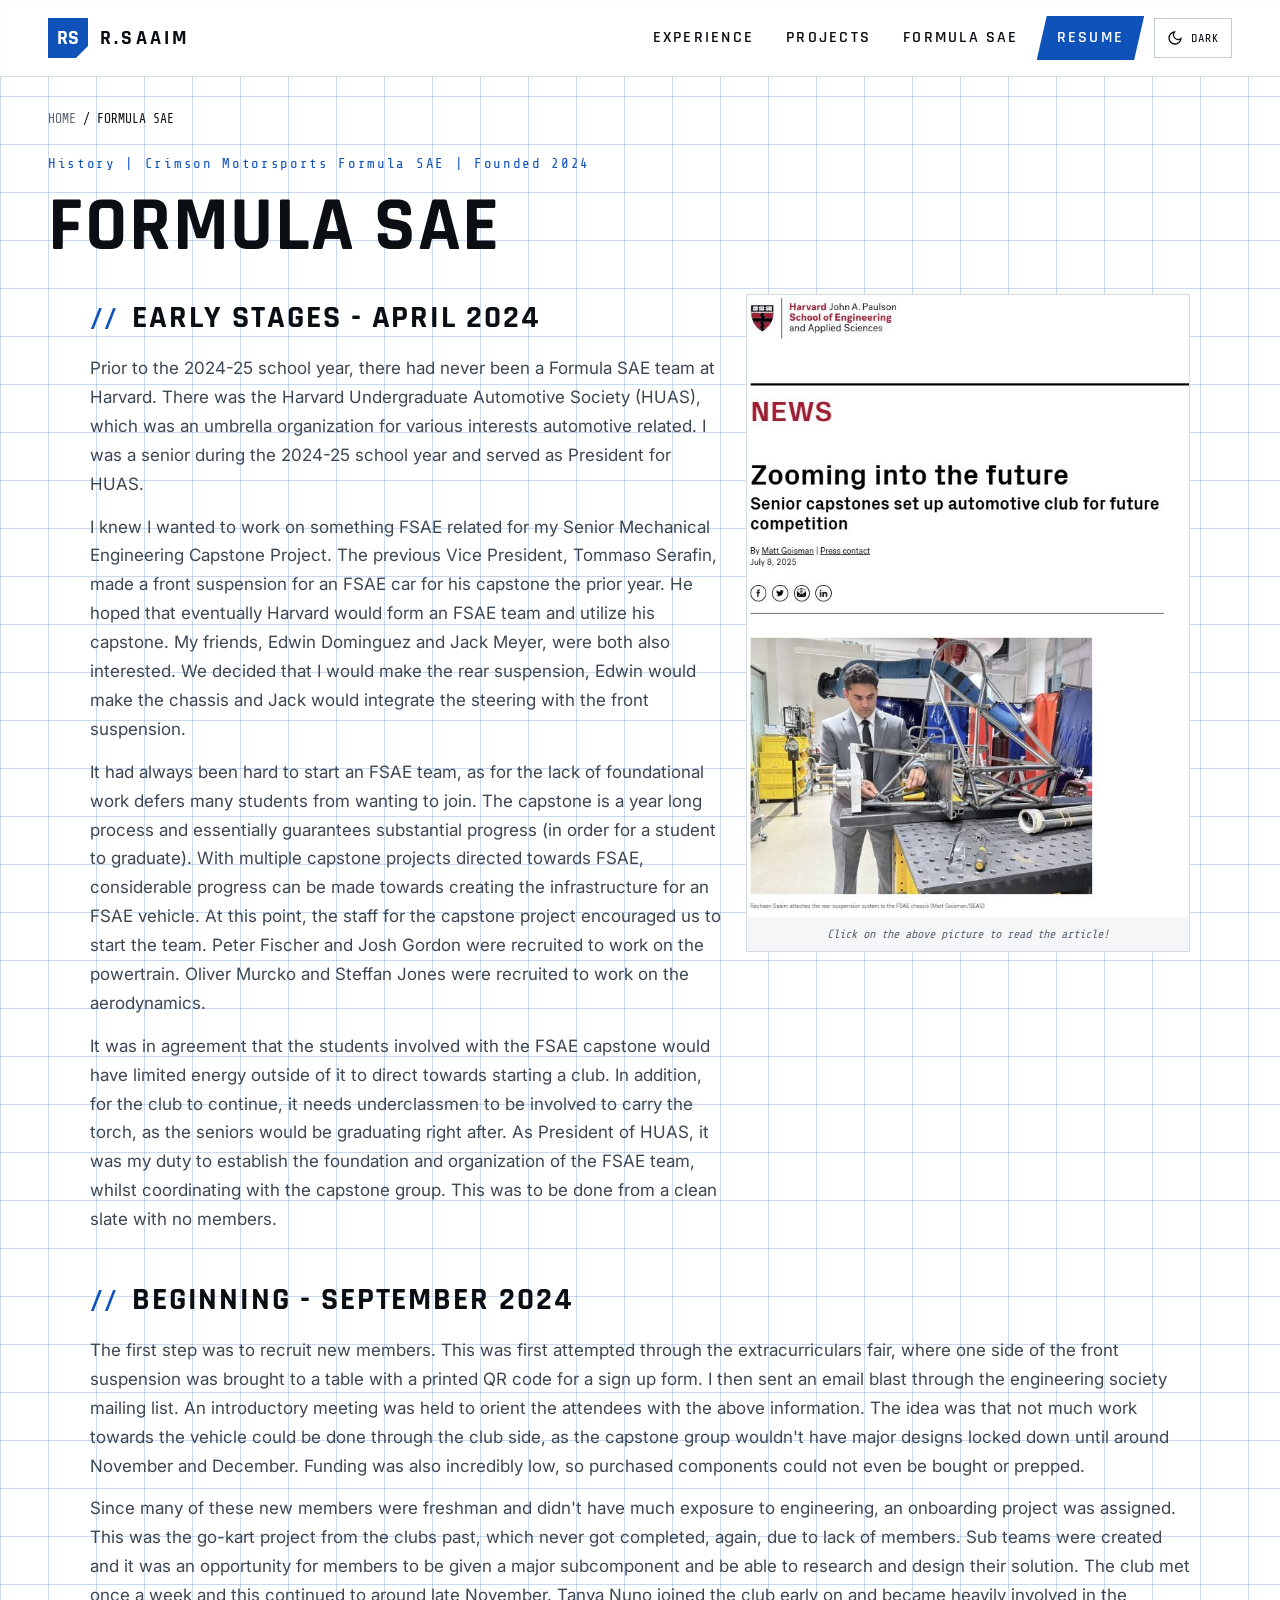
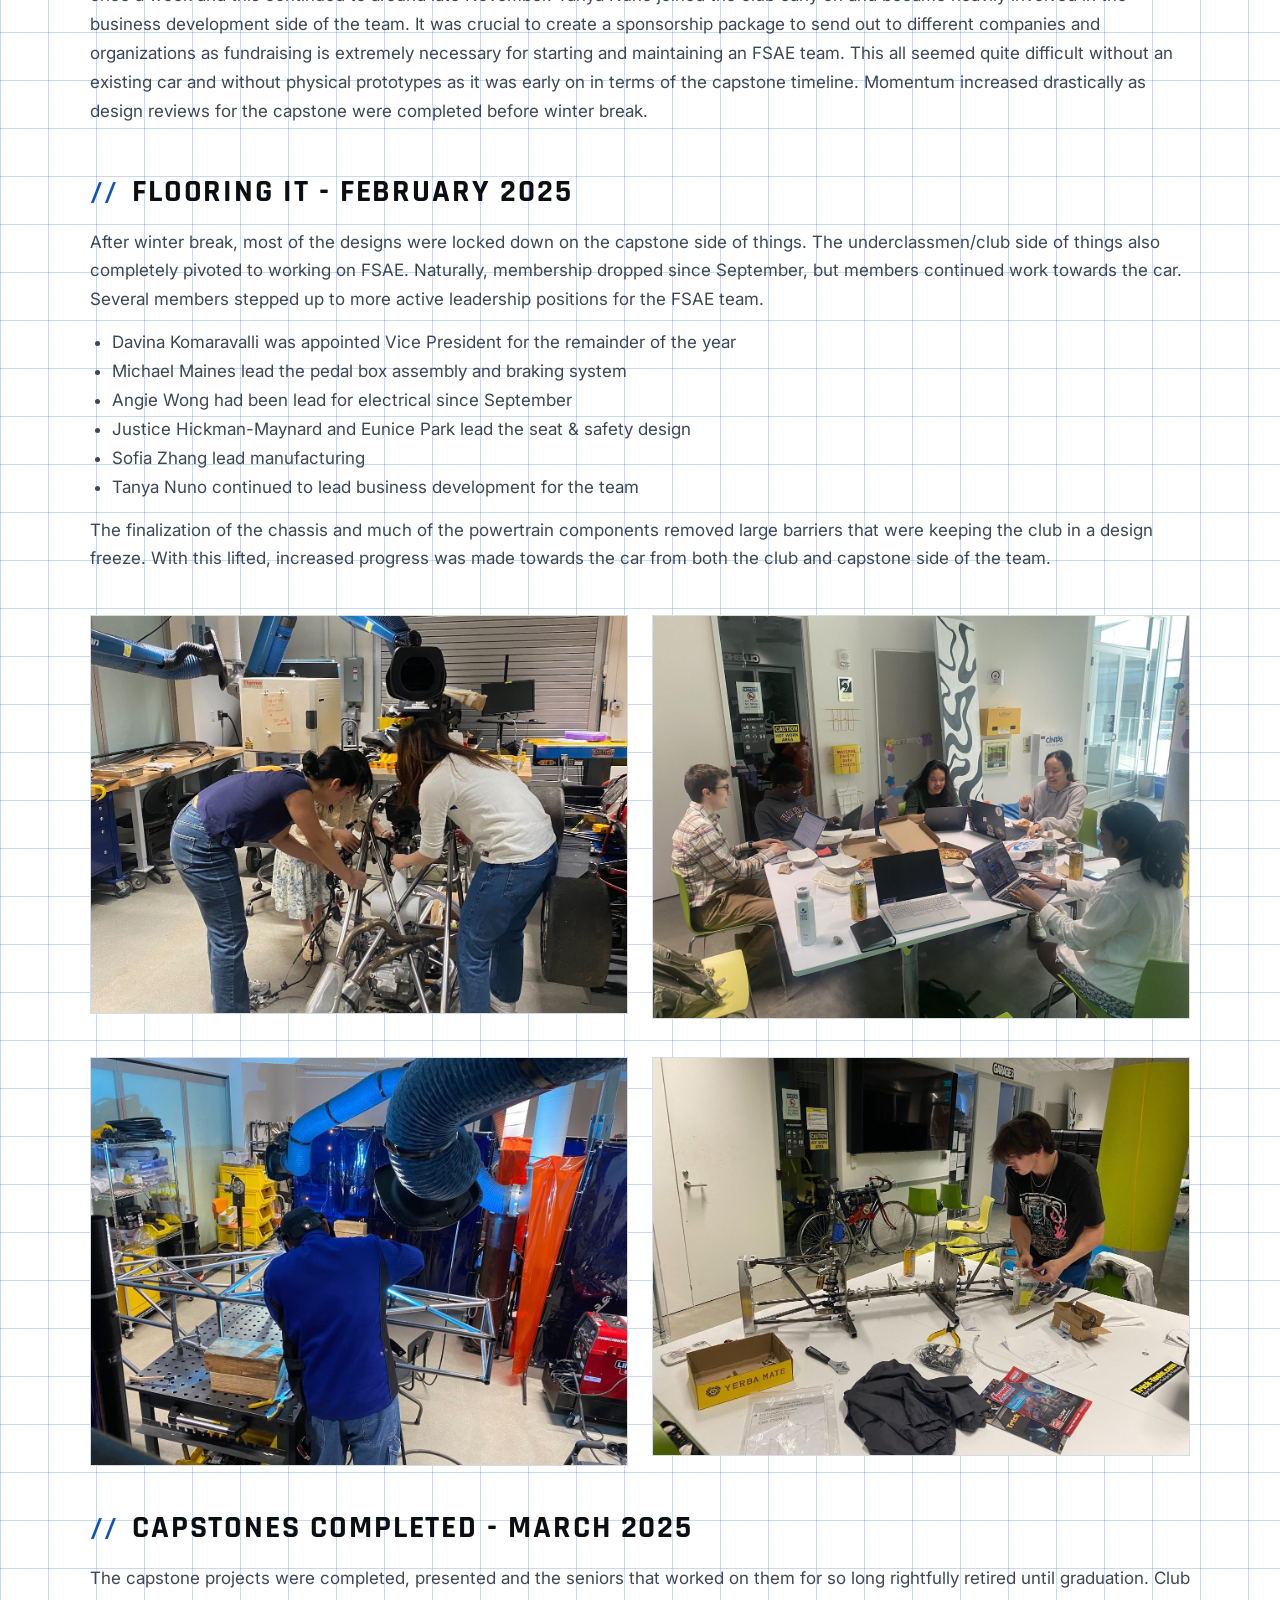
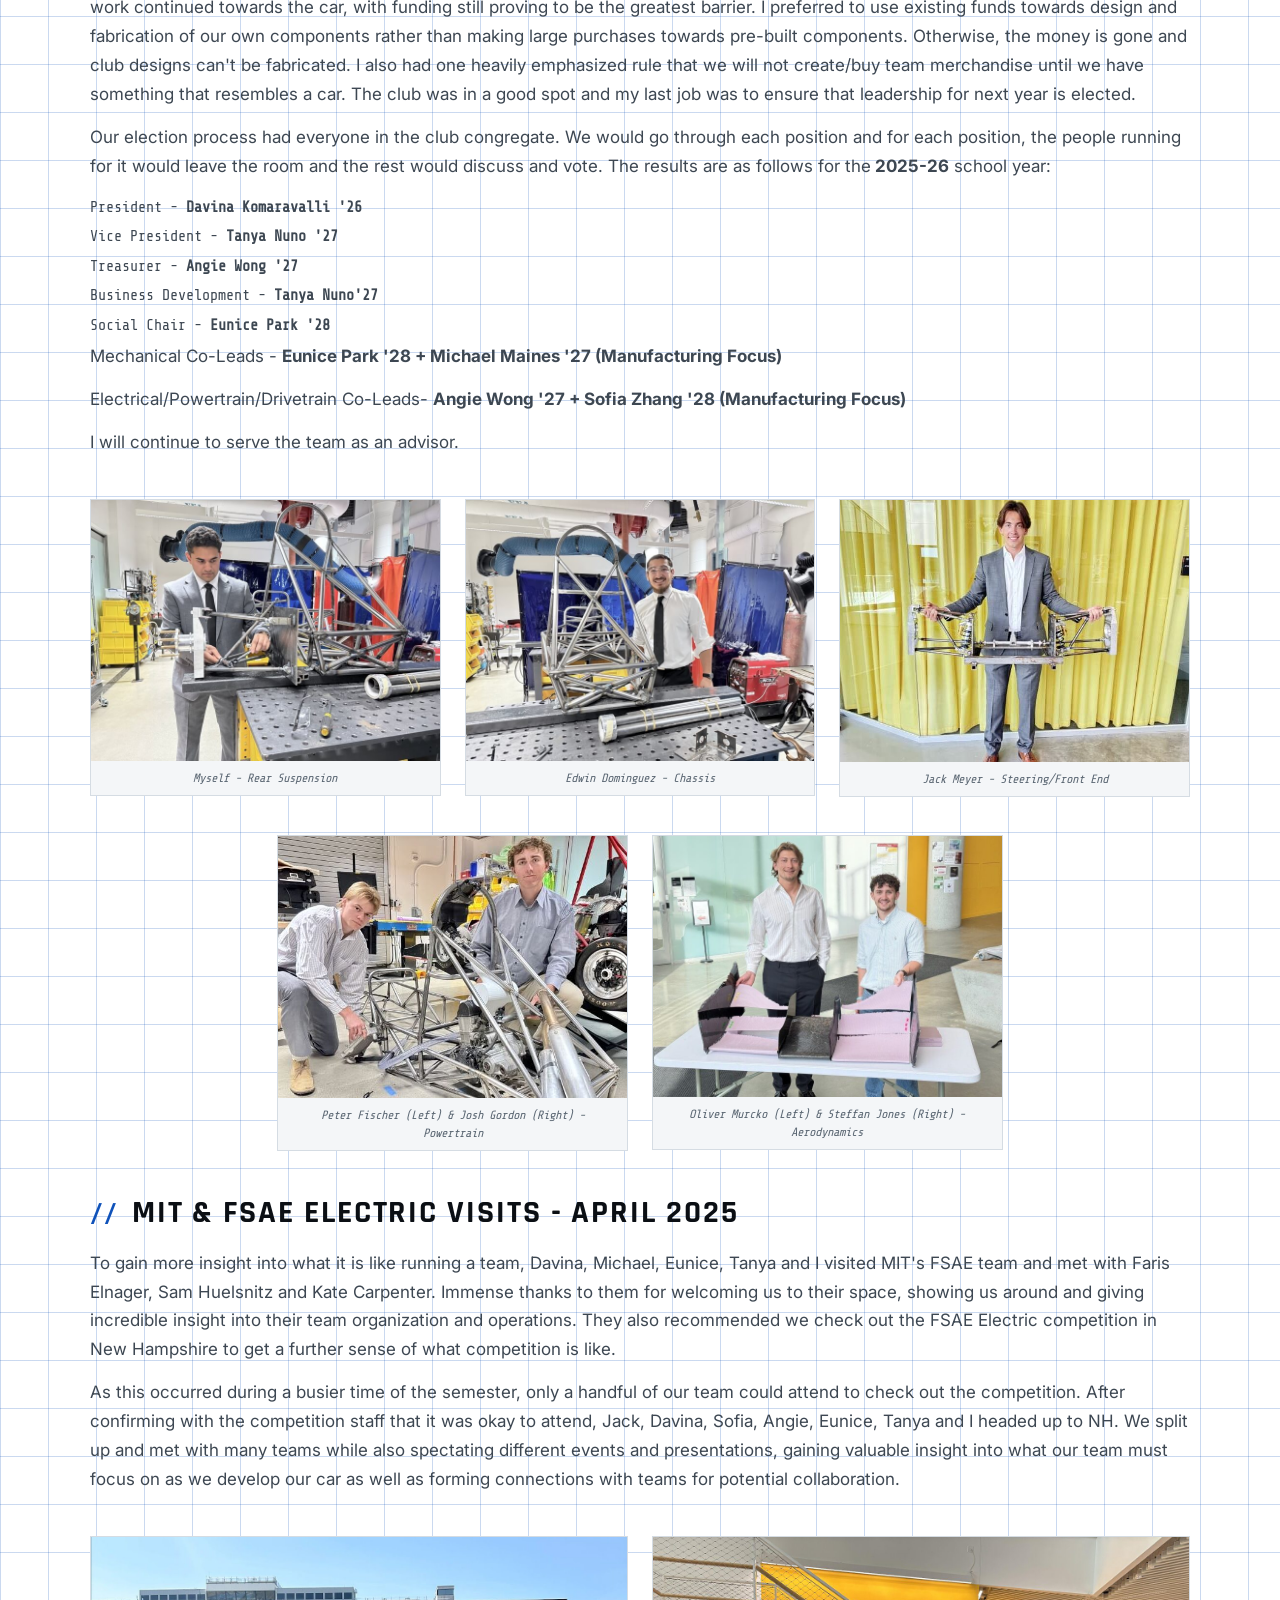
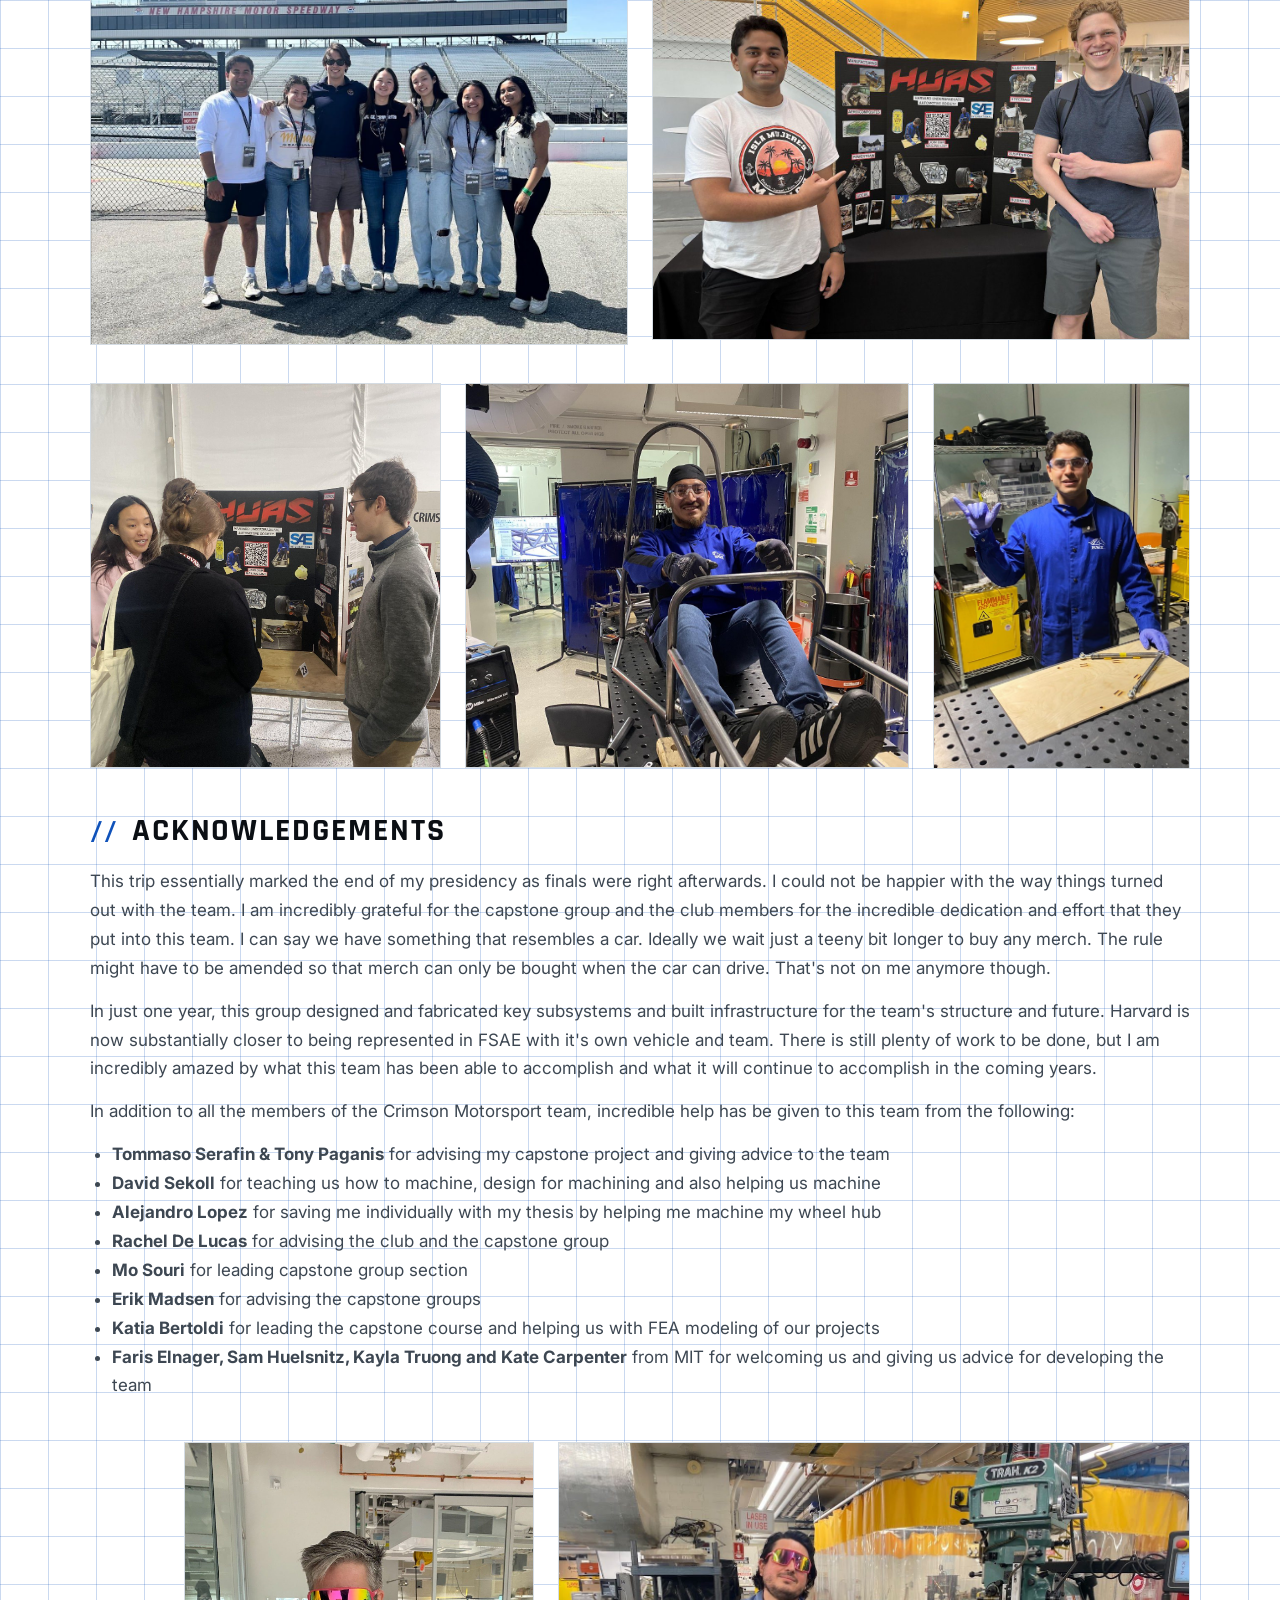
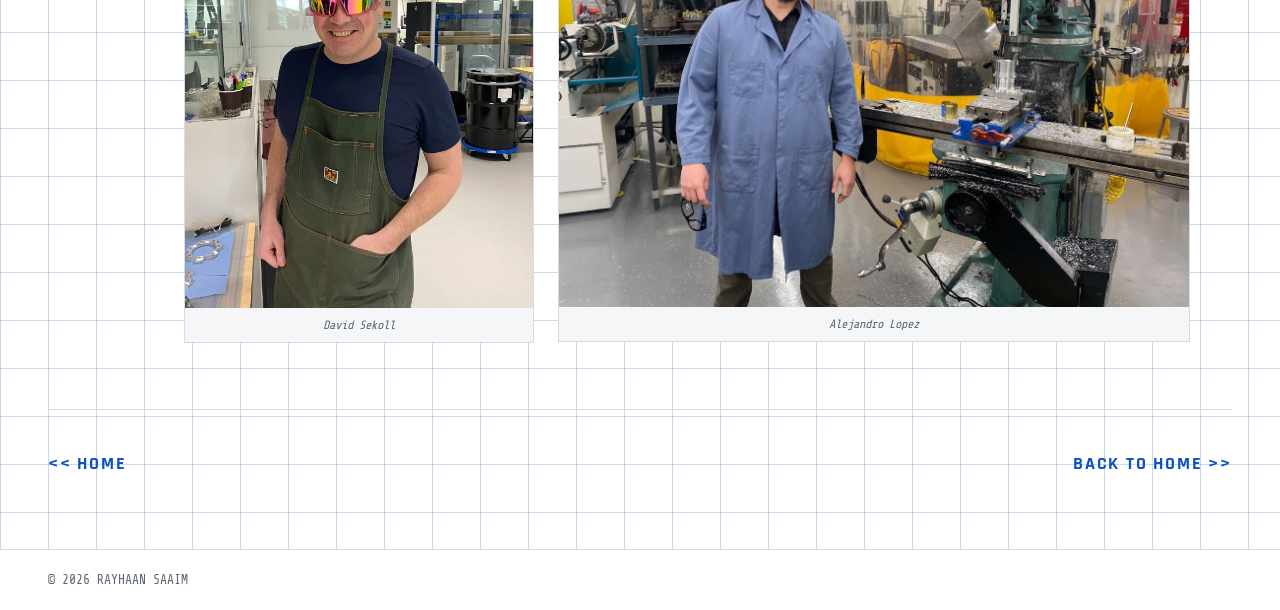
==== commit 2e5a46ee: "Homepage: original card images, recentered thumbnails, company logos, resume-style skills, contact-o" ====
--- a/formula-sae.html
+++ b/formula-sae.html
@@ -22,8 +22,7 @@
   <nav class="nav" aria-label="Main">
     <a href="index.html#experience">EXPERIENCE</a>
     <a href="index.html#projects">PROJECTS</a>
-    <a href="index.html#about">ABOUT</a>
-    <a class="btn-fsae" href="formula-sae.html">FORMULA SAE</a>
+        <a href="formula-sae.html">FORMULA SAE</a>
     <a class="btn-resume" href="resume.pdf">RESUME</a>
     <button class="theme-toggle" type="button" aria-label="Switch to dark mode">DARK</button>
   </nav>
@@ -53,7 +52,7 @@
     <div class="next-proj"><a href="index.html#projects">&lt;&lt; HOME</a><a href="index.html#crimson">BACK TO HOME &gt;&gt;</a></div>
   </article>
 </main>
-<footer class="site-footer"><span>© 2026 RAYHAAN SAAIM</span><span>BUILT IN SOMERVILLE, MA</span></footer>
+<footer class="site-footer"><span>© 2026 RAYHAAN SAAIM</span></footer>
 <script src="js/site.js"></script>
 </body>
 </html>
--- a/css/style.css
+++ b/css/style.css
@@ -252,3 +252,10 @@
 .pic-grid { display: grid; grid-template-columns: repeat(2, minmax(0, 1fr)); gap: 12px; align-items: start; }
 .hero .lede { margin: 0; }
 .hero-copy { gap: 16px; }
+.skills { flex-direction: column; align-items: stretch; gap: 12px; }
+.skill-row { display: flex; flex-wrap: wrap; align-items: center; gap: 8px; }
+.skill-cat { font-family: var(--display); font-weight: 700; font-size: 16px; letter-spacing: .1em; text-transform: uppercase; min-width: 130px; color: var(--text); }
+.xp-logo { display: flex; align-items: center; justify-content: center; min-height: 220px; padding: 24px; }
+.xp-inner > .xp-logo img { width: 100%; height: auto; max-height: 180px; object-fit: contain; }
+.card img.logo-fit { object-fit: contain; background: #FFFFFF; padding: 30px; }
+@media (max-width: 760px) { .xp-logo { min-height: 160px; } }
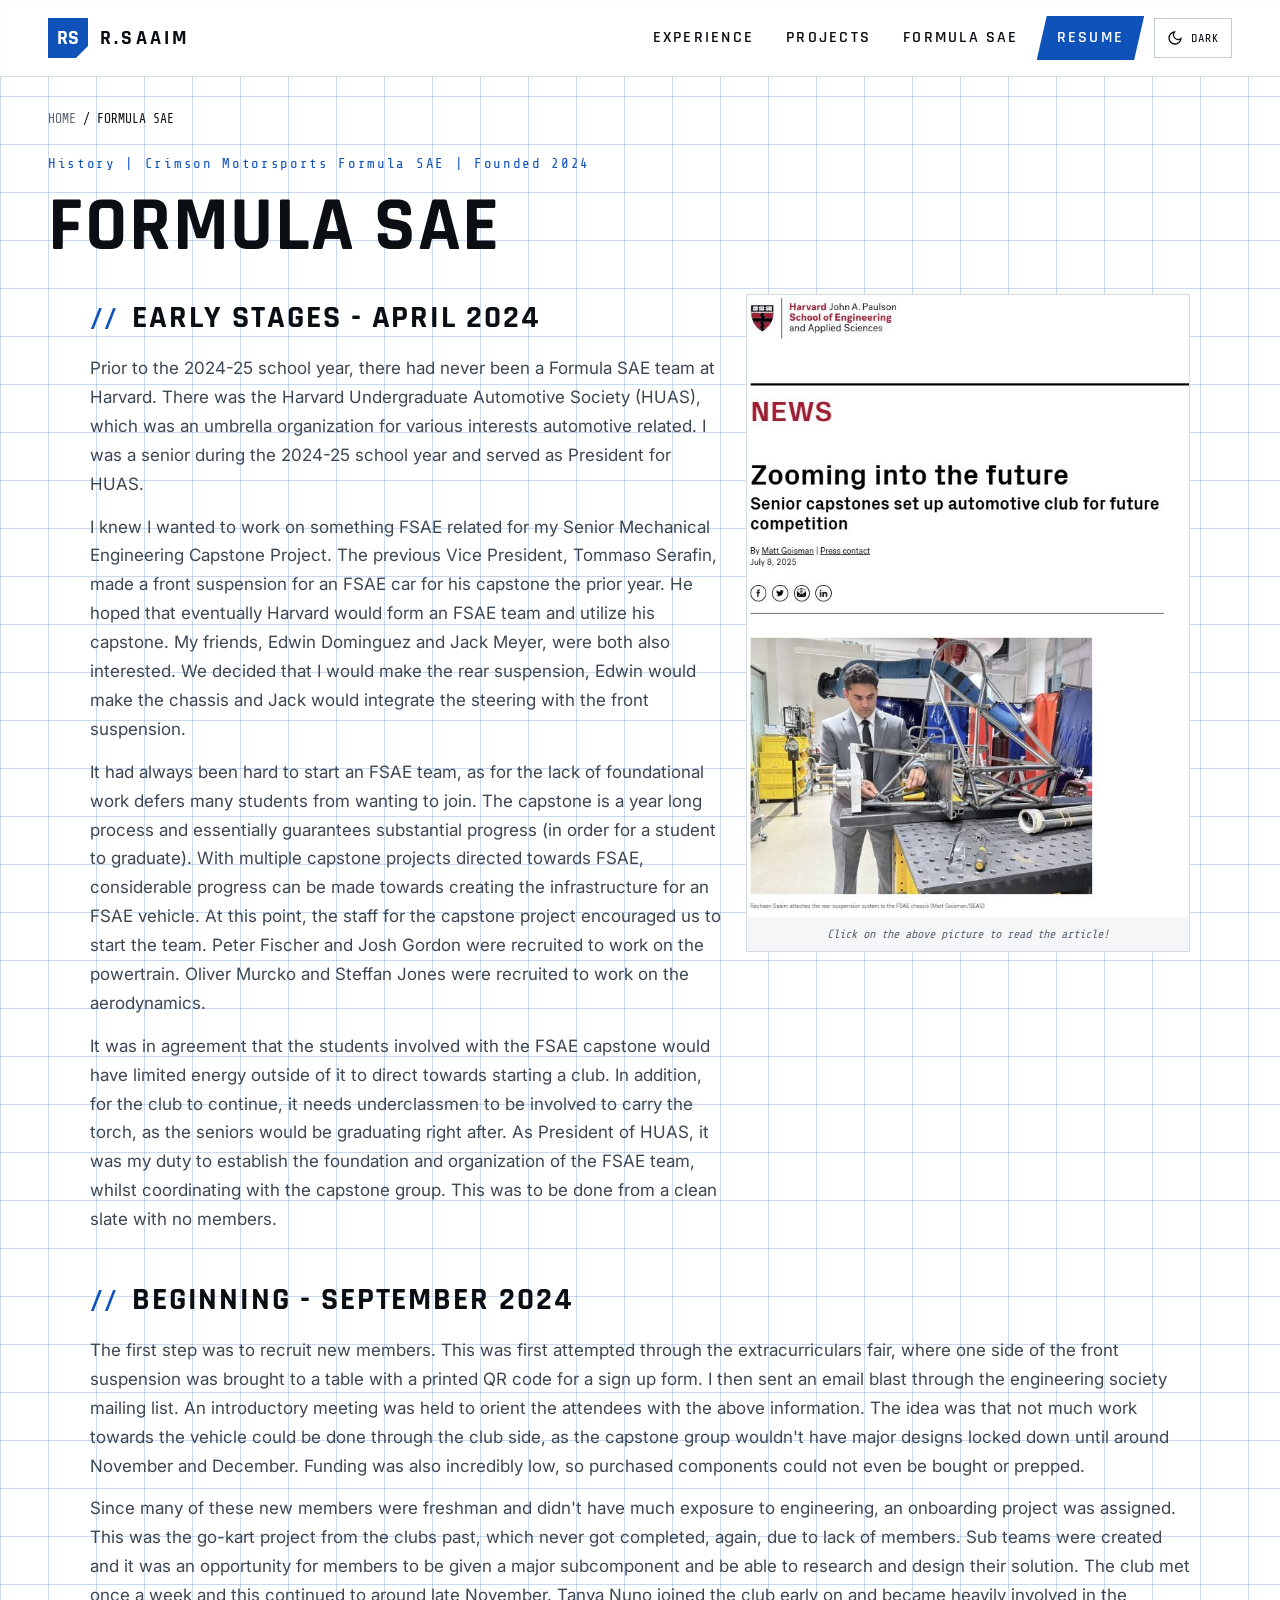
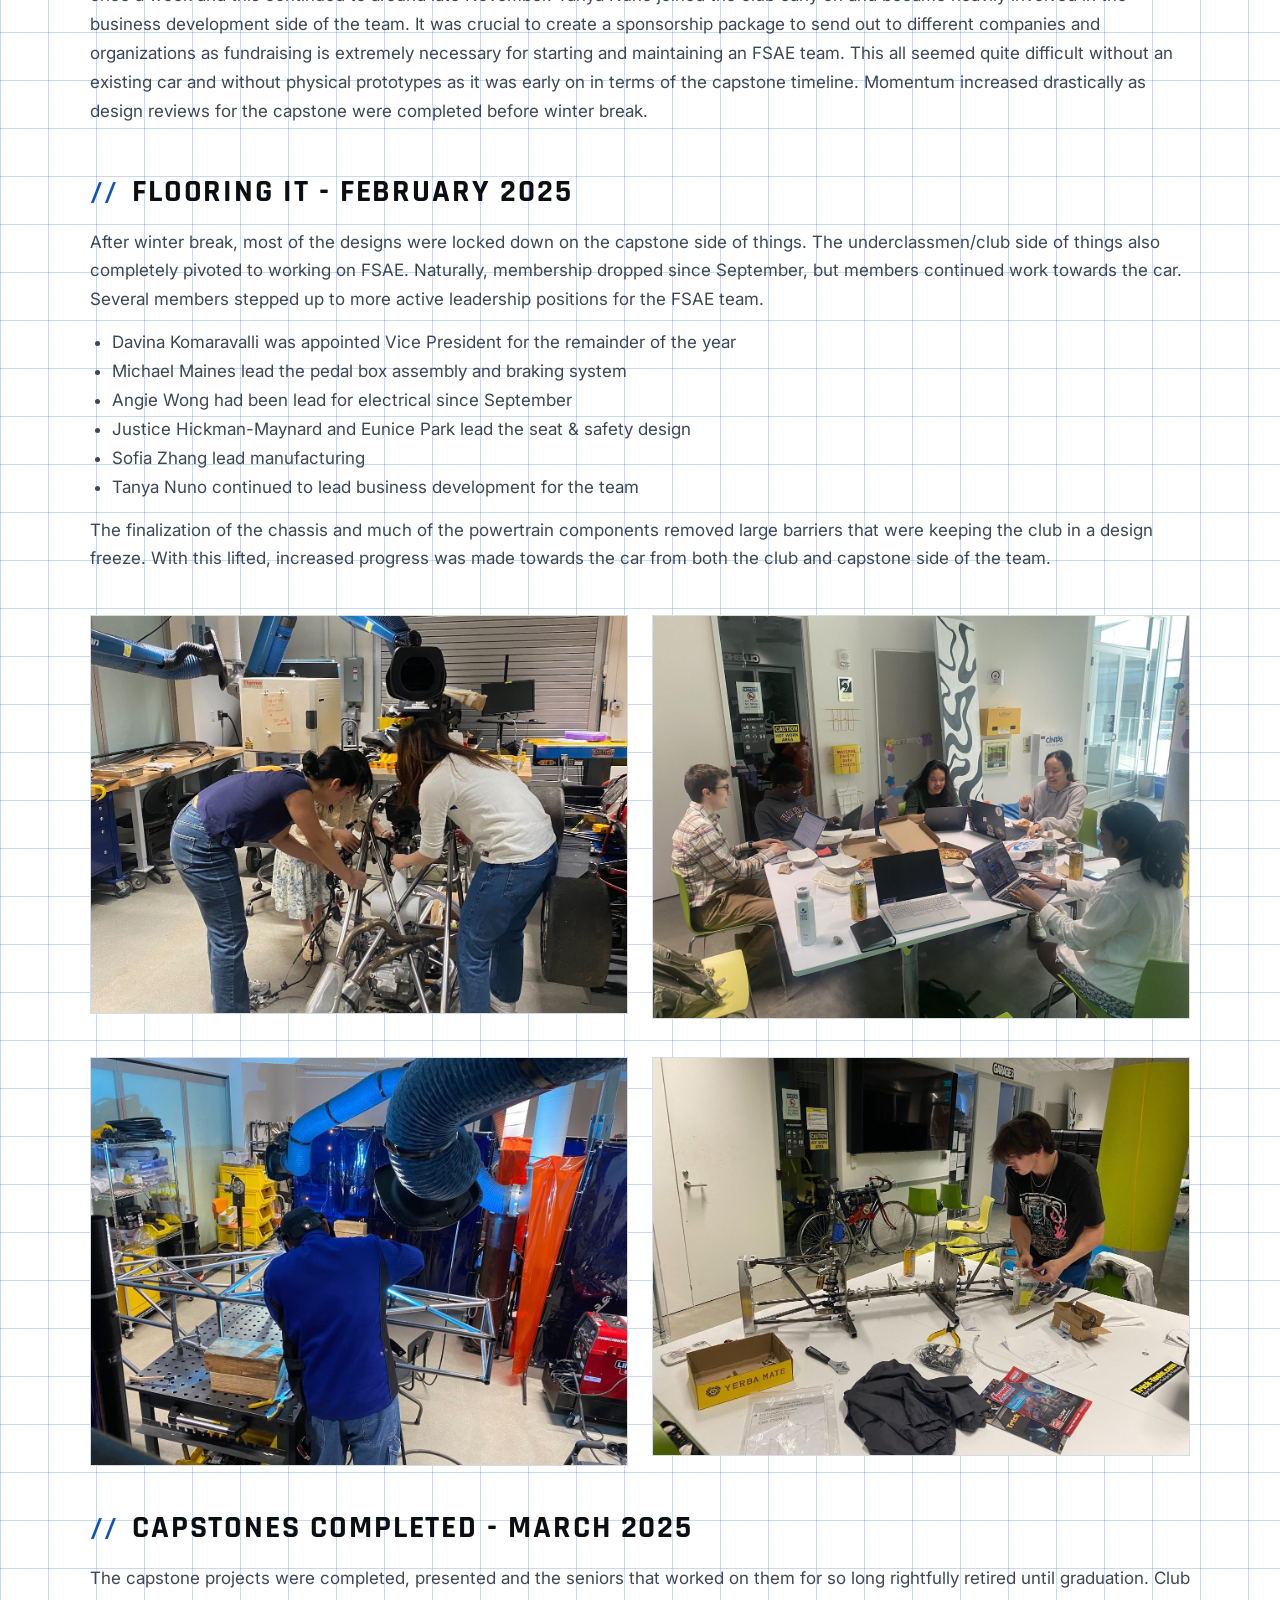
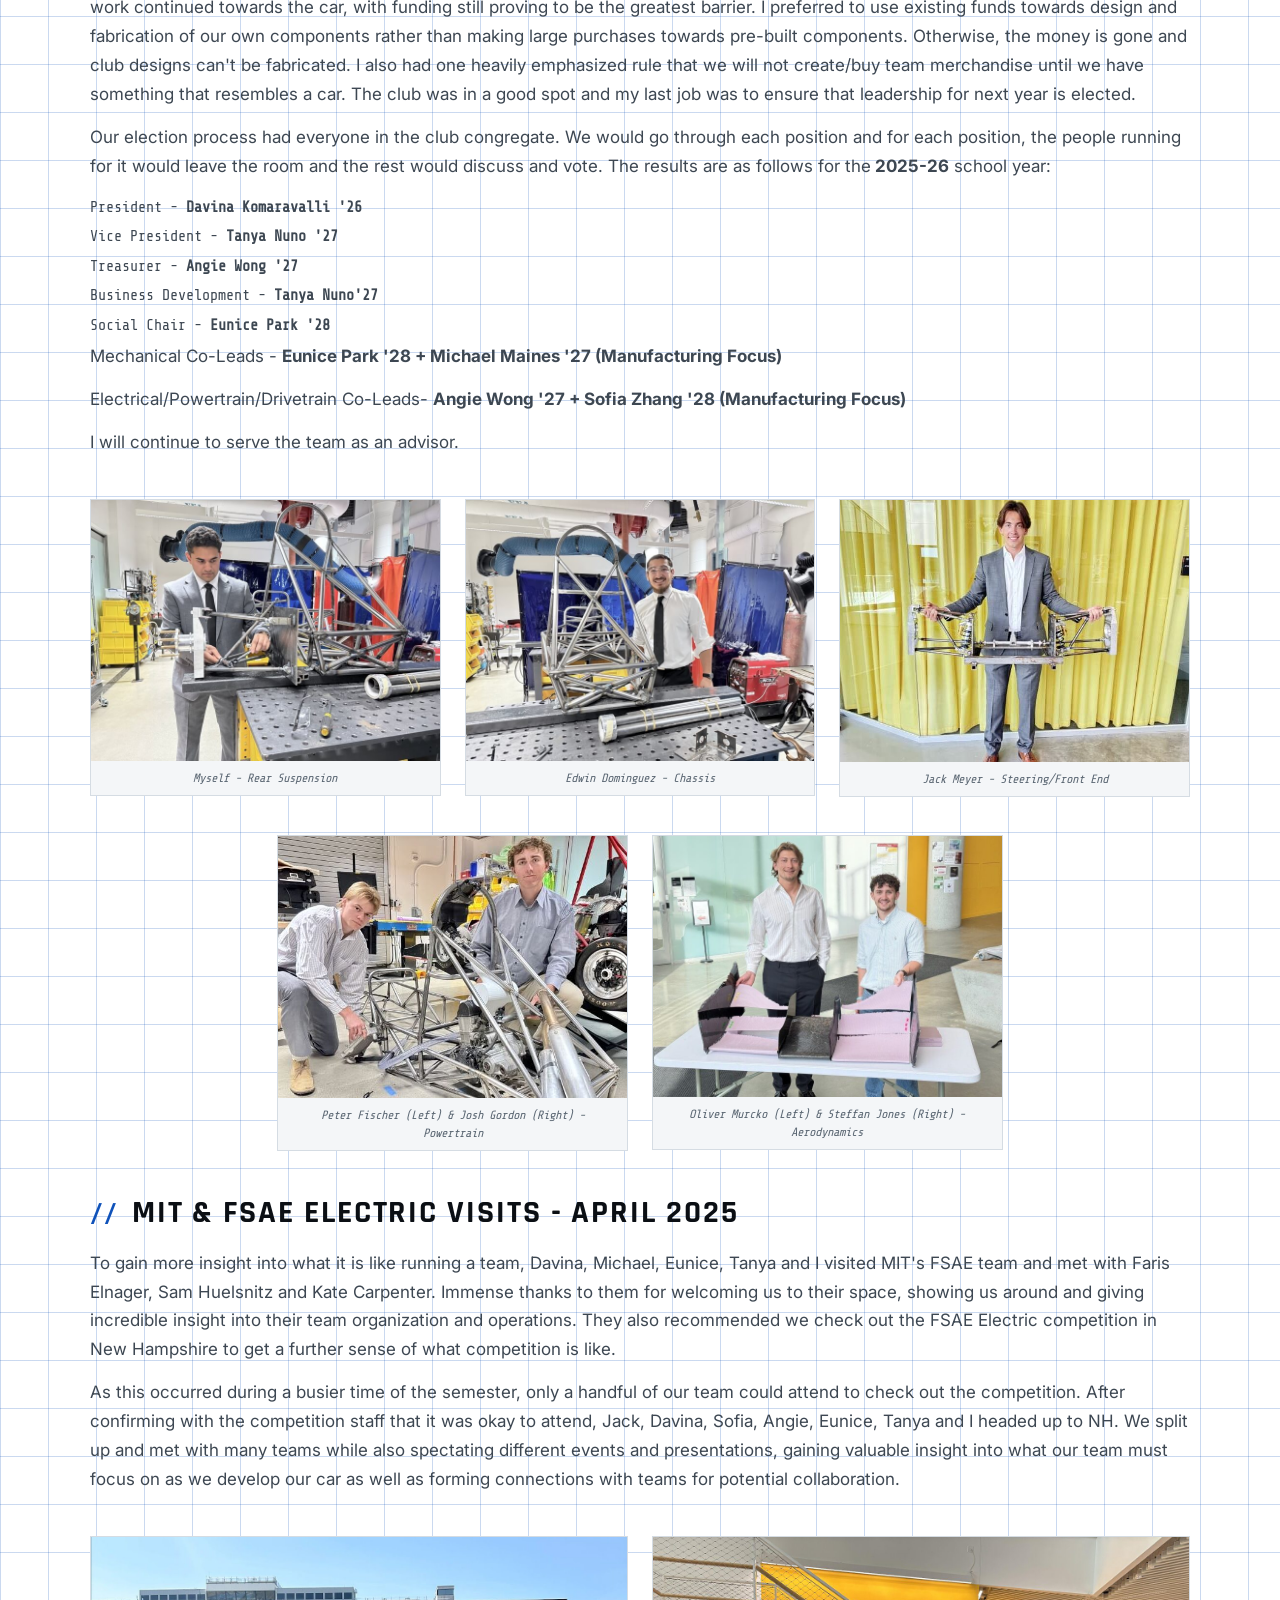
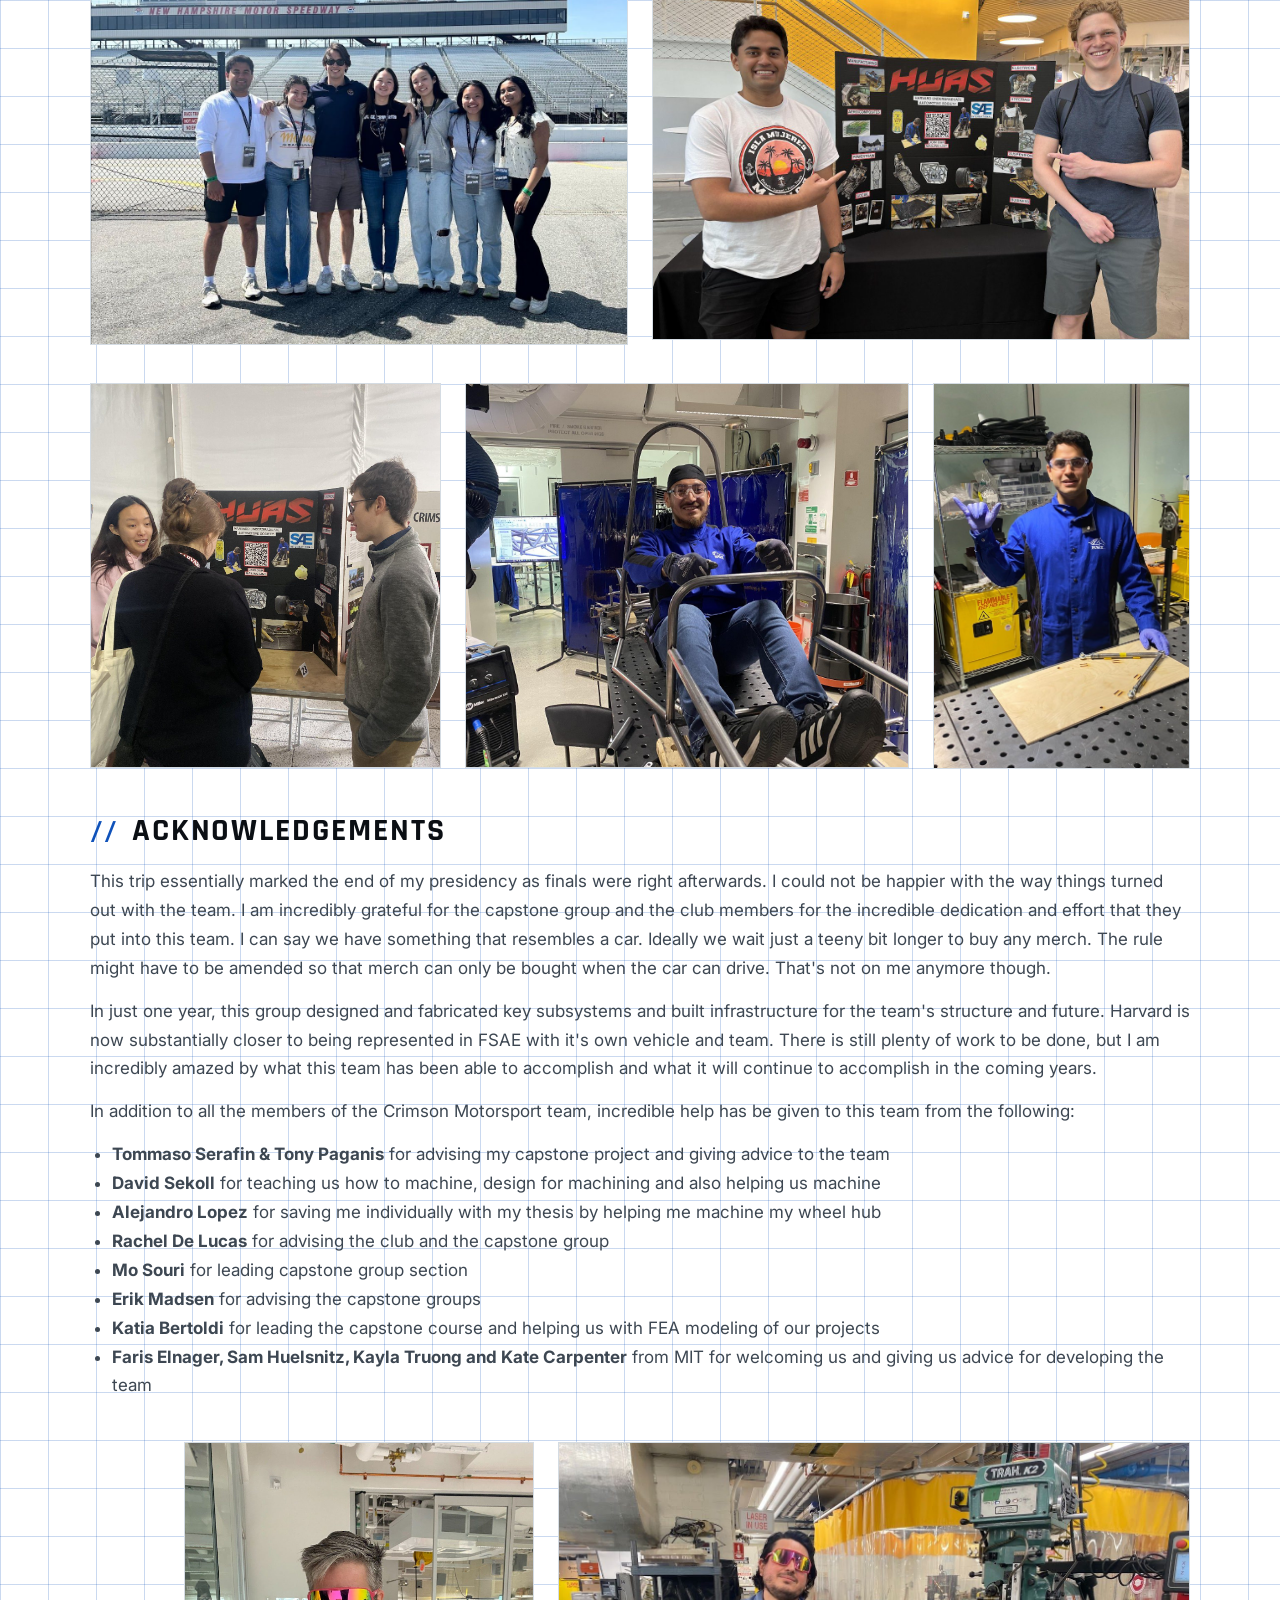
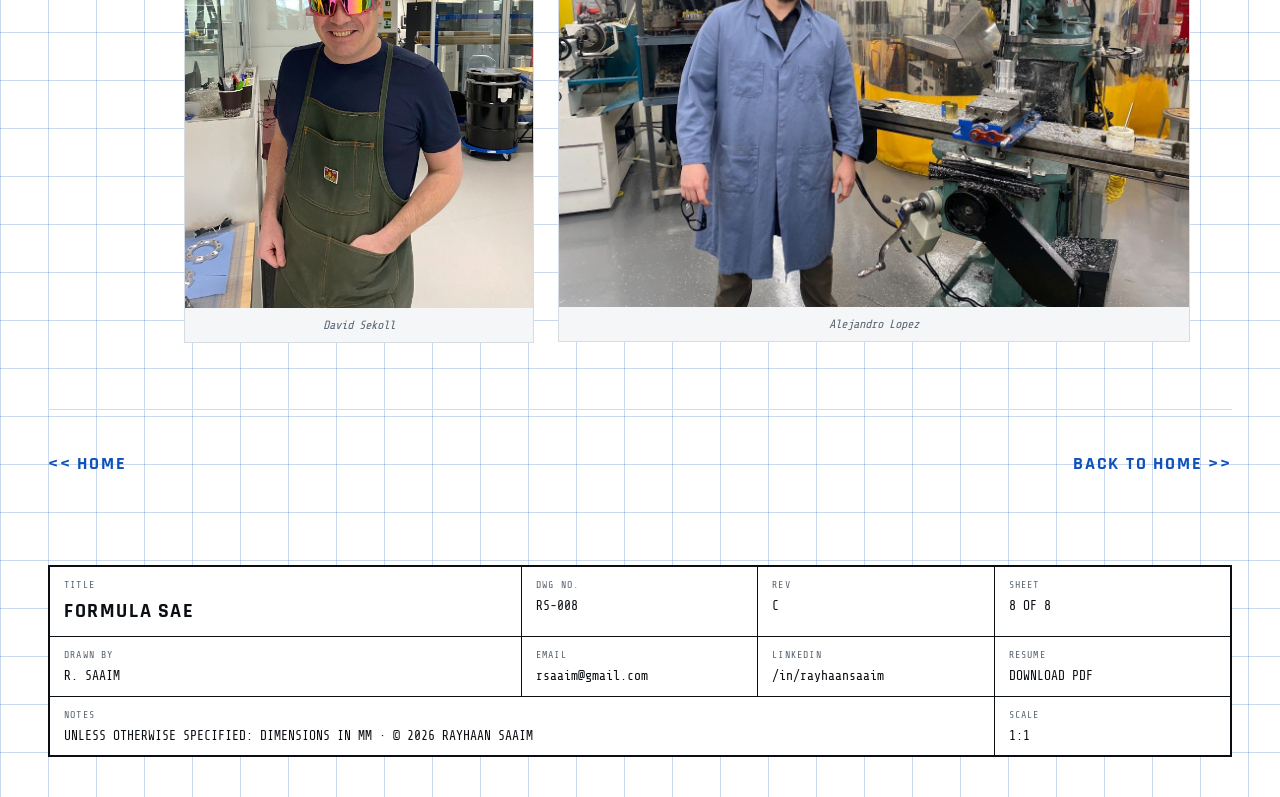
==== commit c0fd2947: "Footer as engineering-drawing title block Co-Authored-By: Claude Opus 5.5 <noreply@anthropic.com> Cl" ====
--- a/formula-sae.html
+++ b/formula-sae.html
@@ -23,7 +23,7 @@
     <a href="index.html#experience">EXPERIENCE</a>
     <a href="index.html#projects">PROJECTS</a>
         <a href="formula-sae.html">FORMULA SAE</a>
-    <a class="btn-resume" href="resume.pdf">RESUME</a>
+    <a class="btn-resume" href="resume.pdf" target="_blank" rel="noopener">RESUME</a>
     <button class="theme-toggle" type="button" aria-label="Switch to dark mode">DARK</button>
   </nav>
 </header>
@@ -36,7 +36,7 @@
     
   </section>
   <article class="wrap layout" style="padding-bottom:24px">
-<div class="lrow"><div class="lcol" style="grid-column:1 / span 7"><h2>Early Stages - April 2024</h2><p>Prior to the 2024-25 school year, there had never been a Formula SAE team at Harvard. There was the Harvard Undergraduate Automotive Society (HUAS), which was an umbrella organization for various interests automotive related. I was a senior during the 2024-25 school year and served as President for HUAS.</p><p>I knew I wanted to work on something FSAE related for my Senior Mechanical Engineering Capstone Project. The previous Vice President, Tommaso Serafin, made a front suspension for an FSAE car for his capstone the prior year. He hoped that eventually Harvard would form an FSAE team and utilize his capstone. My friends, Edwin Dominguez and Jack Meyer, were both also interested. We decided that I would make the rear suspension, Edwin would make the chassis and Jack would integrate the steering with the front suspension.</p><p>It had always been hard to start an FSAE team, as for the lack of foundational work defers many students from wanting to join. The capstone is a year long process and essentially guarantees substantial progress (in order for a student to graduate). With multiple capstone projects directed towards FSAE, considerable progress can be made towards creating the infrastructure for an FSAE vehicle. At this point, the staff for the capstone project encouraged us to start the team. Peter Fischer and Josh Gordon were recruited to work on the powertrain. Oliver Murcko and Steffan Jones were recruited to work on the aerodynamics.</p><p>It was in agreement that the students involved with the FSAE capstone would have limited energy outside of it to direct towards starting a club. In addition, for the club to continue, it needs underclassmen to be involved to carry the torch, as the seniors would be graduating right after. As President of HUAS, it was my duty to establish the foundation and organization of the FSAE team, whilst coordinating with the capstone group. This was to be done from a clean slate with no members.</p></div><div class="lcol" style="grid-column:8 / span 5"><figure class="lfig"><a href="https://seas.harvard.edu/news/2025/07/zooming-future"><img src="assets/img/site/formula-sae/formula-sae_01_click-on-the-above-picture-to-read-the-article.jpg" alt="Click on the above picture to read the article!" loading="lazy"></a><figcaption><em>Click on the above picture to read the article!</em></figcaption></figure></div></div>
+<div class="lrow"><div class="lcol" style="grid-column:1 / span 7"><h2>Early Stages - April 2024</h2><p>Prior to the 2024-25 school year, there had never been a Formula SAE team at Harvard. There was the Harvard Undergraduate Automotive Society (HUAS), which was an umbrella organization for various interests automotive related. I was a senior during the 2024-25 school year and served as President for HUAS.</p><p>I knew I wanted to work on something FSAE related for my Senior Mechanical Engineering Capstone Project. The previous Vice President, Tommaso Serafin, made a front suspension for an FSAE car for his capstone the prior year. He hoped that eventually Harvard would form an FSAE team and utilize his capstone. My friends, Edwin Dominguez and Jack Meyer, were both also interested. We decided that I would make the rear suspension, Edwin would make the chassis and Jack would integrate the steering with the front suspension.</p><p>It had always been hard to start an FSAE team, as for the lack of foundational work defers many students from wanting to join. The capstone is a year long process and essentially guarantees substantial progress (in order for a student to graduate). With multiple capstone projects directed towards FSAE, considerable progress can be made towards creating the infrastructure for an FSAE vehicle. At this point, the staff for the capstone project encouraged us to start the team. Peter Fischer and Josh Gordon were recruited to work on the powertrain. Oliver Murcko and Steffan Jones were recruited to work on the aerodynamics.</p><p>It was in agreement that the students involved with the FSAE capstone would have limited energy outside of it to direct towards starting a club. In addition, for the club to continue, it needs underclassmen to be involved to carry the torch, as the seniors would be graduating right after. As President of HUAS, it was my duty to establish the foundation and organization of the FSAE team, whilst coordinating with the capstone group. This was to be done from a clean slate with no members.</p></div><div class="lcol" style="grid-column:8 / span 5"><figure class="lfig"><a href="https://seas.harvard.edu/news/2025/07/zooming-future" target="_blank" rel="noopener"><img src="assets/img/site/formula-sae/formula-sae_01_click-on-the-above-picture-to-read-the-article.jpg" alt="Click on the above picture to read the article!" loading="lazy"></a><figcaption><em>Click on the above picture to read the article!</em></figcaption></figure></div></div>
 <div class="lrow"><div class="lcol" style="grid-column:1 / span 12"><h2>Beginning - September 2024</h2><p>The first step was to recruit new members. This was first attempted through the extracurriculars fair, where one side of the front suspension was brought to a table with a printed QR code for a sign up form. I then sent an email blast through the engineering society mailing list. An introductory meeting was held to orient the attendees with the above information. The idea was that not much work towards the vehicle could be done through the club side, as the capstone group wouldn't have major designs locked down until around November and December. Funding was also incredibly low, so purchased components could not even be bought or prepped.</p><p>Since many of these new members were freshman and didn't have much exposure to engineering, an onboarding project was assigned. This was the go-kart project from the clubs past, which never got completed, again, due to lack of members. Sub teams were created and it was an opportunity for members to be given a major subcomponent and be able to research and design their solution. The club met once a week and this continued to around late November. Tanya Nuno joined the club early on and became heavily involved in the business development side of the team. It was crucial to create a sponsorship package to send out to different companies and organizations as fundraising is extremely necessary for starting and maintaining an FSAE team. This all seemed quite difficult without an existing car and without physical prototypes as it was early on in terms of the capstone timeline. Momentum increased drastically as design reviews for the capstone were completed before winter break.</p></div></div>
 <div class="lrow"><div class="lcol" style="grid-column:1 / span 12"><h2>Flooring It - February 2025</h2><p>After winter break, most of the designs were locked down on the capstone side of things. The underclassmen/club side of things also completely pivoted to working on FSAE. Naturally, membership dropped since September, but members continued work towards the car. Several members stepped up to more active leadership positions for the FSAE team.</p><ul><li>Davina Komaravalli was appointed Vice President for the remainder of the year</li><li>Michael Maines lead the pedal box assembly and braking system</li><li>Angie Wong had been lead for electrical since September</li><li>Justice Hickman-Maynard and Eunice Park lead the seat &amp; safety design</li><li>Sofia Zhang lead manufacturing</li><li>Tanya Nuno continued to lead business development for the team</li></ul><p>The finalization of the chassis and much of the powertrain components removed large barriers that were keeping the club in a design freeze. With this lifted, increased progress was made towards the car from both the club and capstone side of the team.</p></div></div>
 <div class="lrow"><div class="lcol" style="grid-column:1 / span 6"><figure class="lfig"><a href="assets/img/site/formula-sae/formula-sae_02.jpg"><img src="assets/img/site/formula-sae/formula-sae_02.jpg" alt="Formula SAE" loading="lazy"></a></figure></div><div class="lcol" style="grid-column:7 / span 6"><figure class="lfig"><a href="assets/img/site/formula-sae/formula-sae_03.jpg"><img src="assets/img/site/formula-sae/formula-sae_03.jpg" alt="Formula SAE" loading="lazy"></a></figure></div></div>
@@ -52,7 +52,20 @@
     <div class="next-proj"><a href="index.html#projects">&lt;&lt; HOME</a><a href="index.html#crimson">BACK TO HOME &gt;&gt;</a></div>
   </article>
 </main>
-<footer class="site-footer"><span>© 2026 RAYHAAN SAAIM</span></footer>
+<footer class="title-block" aria-label="Site footer">
+  <div class="tb">
+    <div class="tb-cell tb-title"><span class="tb-k">TITLE</span><span class="tb-v">FORMULA SAE</span></div>
+    <div class="tb-cell"><span class="tb-k">DWG NO.</span><span class="tb-v">RS-008</span></div>
+    <div class="tb-cell"><span class="tb-k">REV</span><span class="tb-v">C</span></div>
+    <div class="tb-cell"><span class="tb-k">SHEET</span><span class="tb-v">8 OF 8</span></div>
+    <div class="tb-cell"><span class="tb-k">DRAWN BY</span><span class="tb-v">R. SAAIM</span></div>
+    <div class="tb-cell"><span class="tb-k">EMAIL</span><a class="tb-v" href="mailto:rsaaim@gmail.com">rsaaim@gmail.com</a></div>
+    <div class="tb-cell"><span class="tb-k">LINKEDIN</span><a class="tb-v" href="https://www.linkedin.com/in/rayhaansaaim/" target="_blank" rel="noopener">/in/rayhaansaaim</a></div>
+    <div class="tb-cell"><span class="tb-k">RESUME</span><a class="tb-v" href="resume.pdf" target="_blank" rel="noopener">DOWNLOAD PDF</a></div>
+    <div class="tb-cell tb-wide"><span class="tb-k">NOTES</span><span class="tb-v">UNLESS OTHERWISE SPECIFIED: DIMENSIONS IN MM · © 2026 RAYHAAN SAAIM</span></div>
+    <div class="tb-cell"><span class="tb-k">SCALE</span><span class="tb-v">1:1</span></div>
+  </div>
+</footer>
 <script src="js/site.js"></script>
 </body>
 </html>
--- a/css/style.css
+++ b/css/style.css
@@ -259,3 +259,36 @@
 .xp-inner > .xp-logo img { width: 100%; height: auto; max-height: 180px; object-fit: contain; }
 .card img.logo-fit { object-fit: contain; background: #FFFFFF; padding: 30px; }
 @media (max-width: 760px) { .xp-logo { min-height: 160px; } }
+#contact .contact-box { display: inline-flex; width: auto; max-width: 100%; }
+.xp:hover { transform: none; background: var(--line-2); }
+.xp-body { justify-content: center; }
+.img-caption a.acc { text-decoration: none; }
+.img-caption a.acc:hover { text-decoration: underline; color: #FFFFFF; }
+/* hide the text caret on non-editable content (shows when caret browsing is on) */
+body { caret-color: transparent; }
+input, textarea, [contenteditable="true"] { caret-color: auto; }
+
+/* Footer styled as an engineering-drawing title block */
+.title-block { margin-top: 56px; padding: 0 48px 40px; background: transparent; }
+.tb { max-width: 1344px; margin: 0 auto; display: grid; grid-template-columns: 2fr repeat(3, minmax(0, 1fr)); border: 2px solid var(--text); background: var(--bg); font-family: var(--mono); }
+.tb-cell { display: flex; flex-direction: column; gap: 4px; padding: 10px 14px; border-right: 1px solid var(--text); border-bottom: 1px solid var(--text); min-width: 0; }
+.tb-cell:nth-child(4n) { border-right: 0; }
+.tb-cell:nth-last-child(-n+2) { border-bottom: 0; }
+.tb-wide { grid-column: span 3; }
+.tb-cell:last-child { border-right: 0; }
+.tb-k { font-size: 10px; letter-spacing: .12em; color: var(--muted); }
+.tb-v { font-size: 13px; color: var(--text); text-decoration: none; overflow-wrap: anywhere; }
+a.tb-v:hover { color: var(--accent); }
+.tb-title .tb-v { font-family: var(--display); font-weight: 700; font-size: 20px; letter-spacing: .08em; }
+@media (max-width: 760px) {
+  .title-block { padding: 0 20px 24px; }
+  .tb { grid-template-columns: 1fr 1fr; }
+  .tb-title, .tb-wide { grid-column: span 2; }
+  .tb-cell { border-right: 1px solid var(--text) !important; border-bottom: 1px solid var(--text) !important; }
+}
+/* robust cell borders: 1px gaps over an ink background */
+.tb { gap: 1px; background: var(--text); }
+.tb-cell, .tb-cell:nth-child(4n), .tb-cell:last-child { border: 0 !important; background: var(--bg); }
+@media (max-width: 760px) {
+  .tb-cell:nth-child(8), .tb-cell:last-child { grid-column: span 2; }
+}
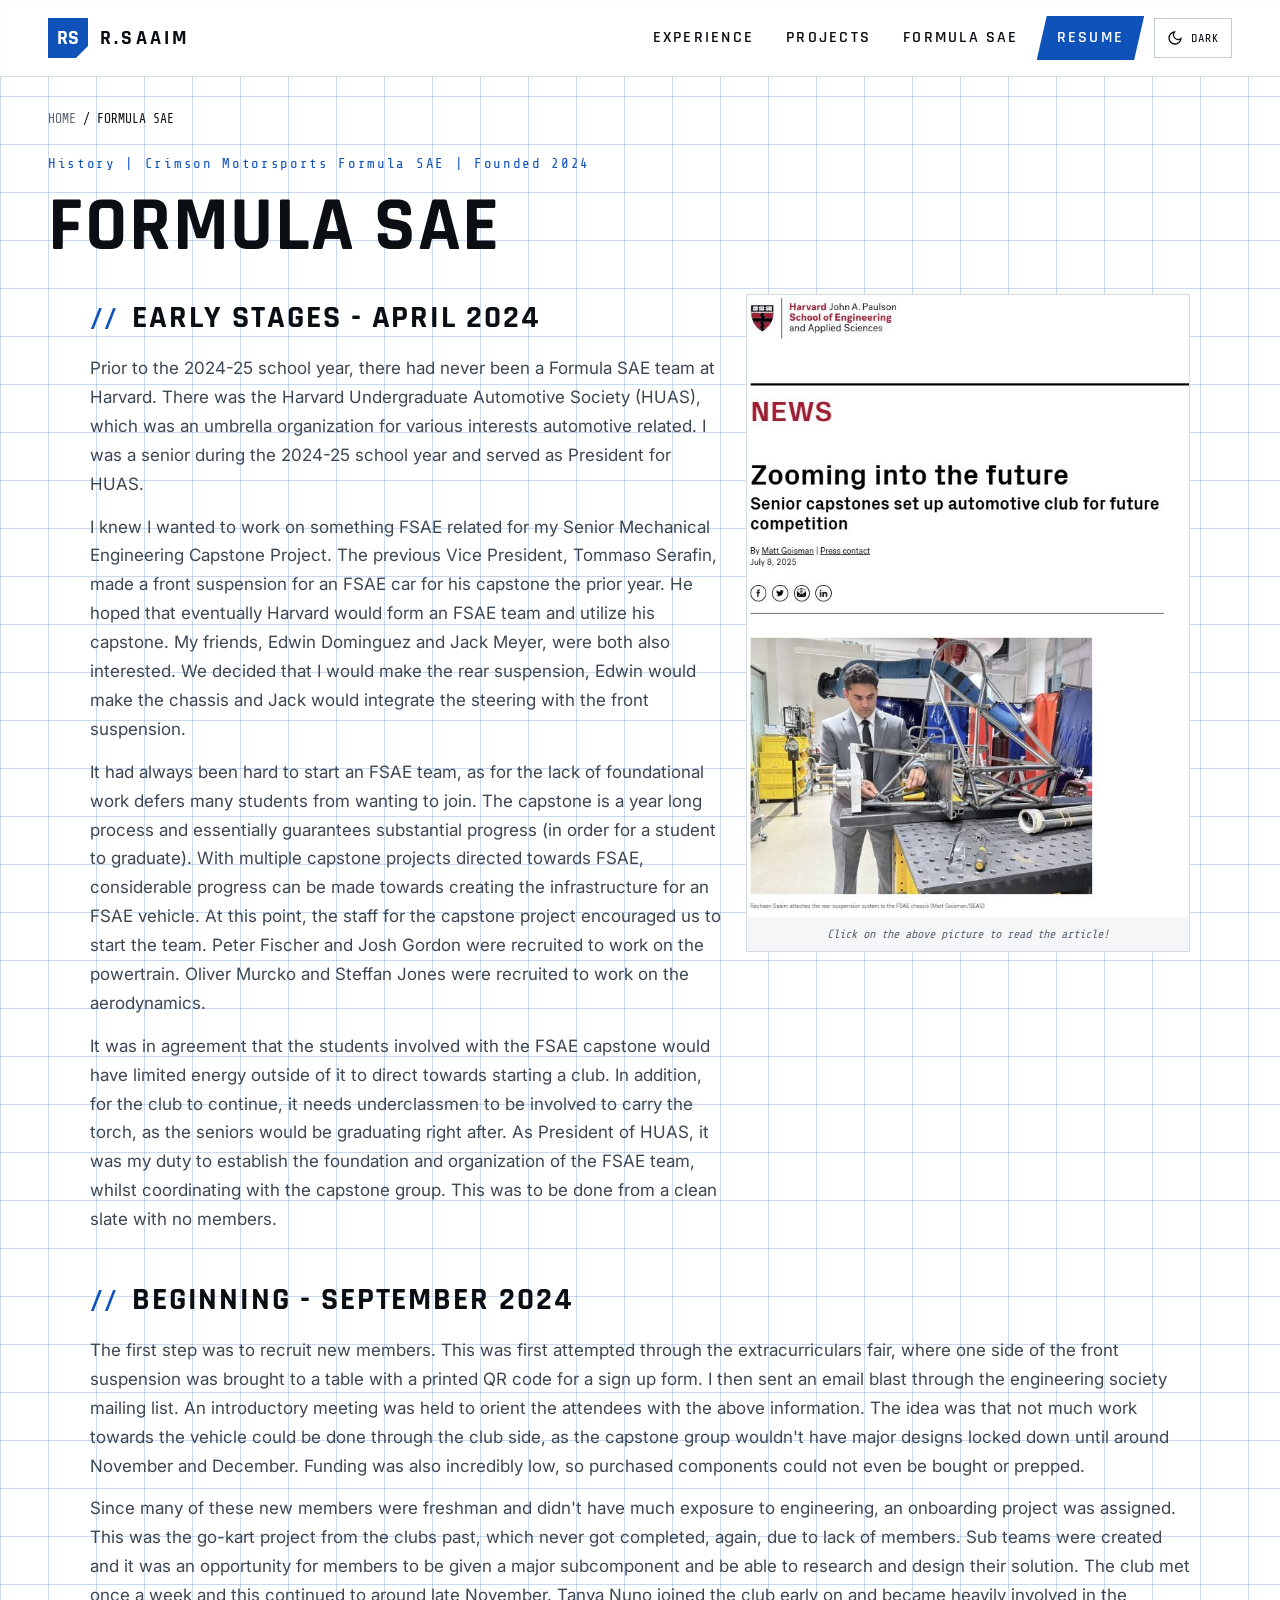
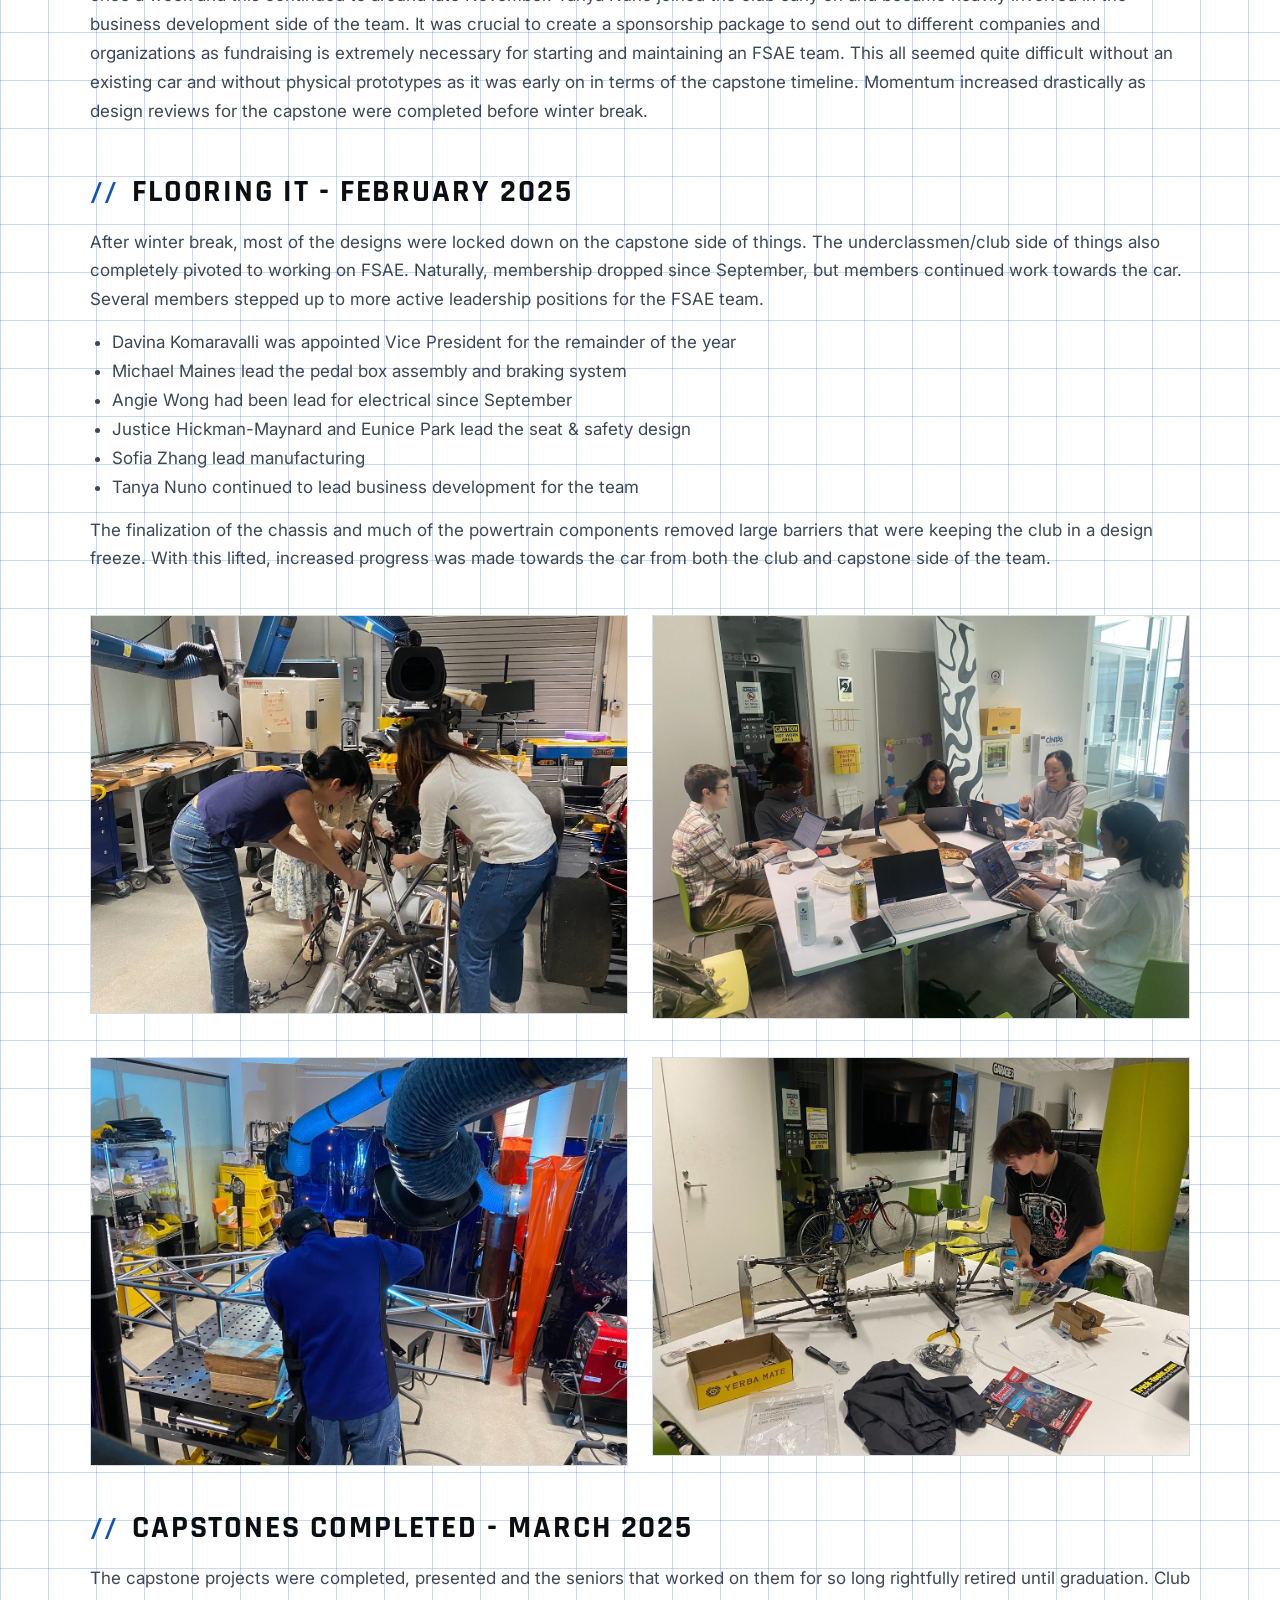
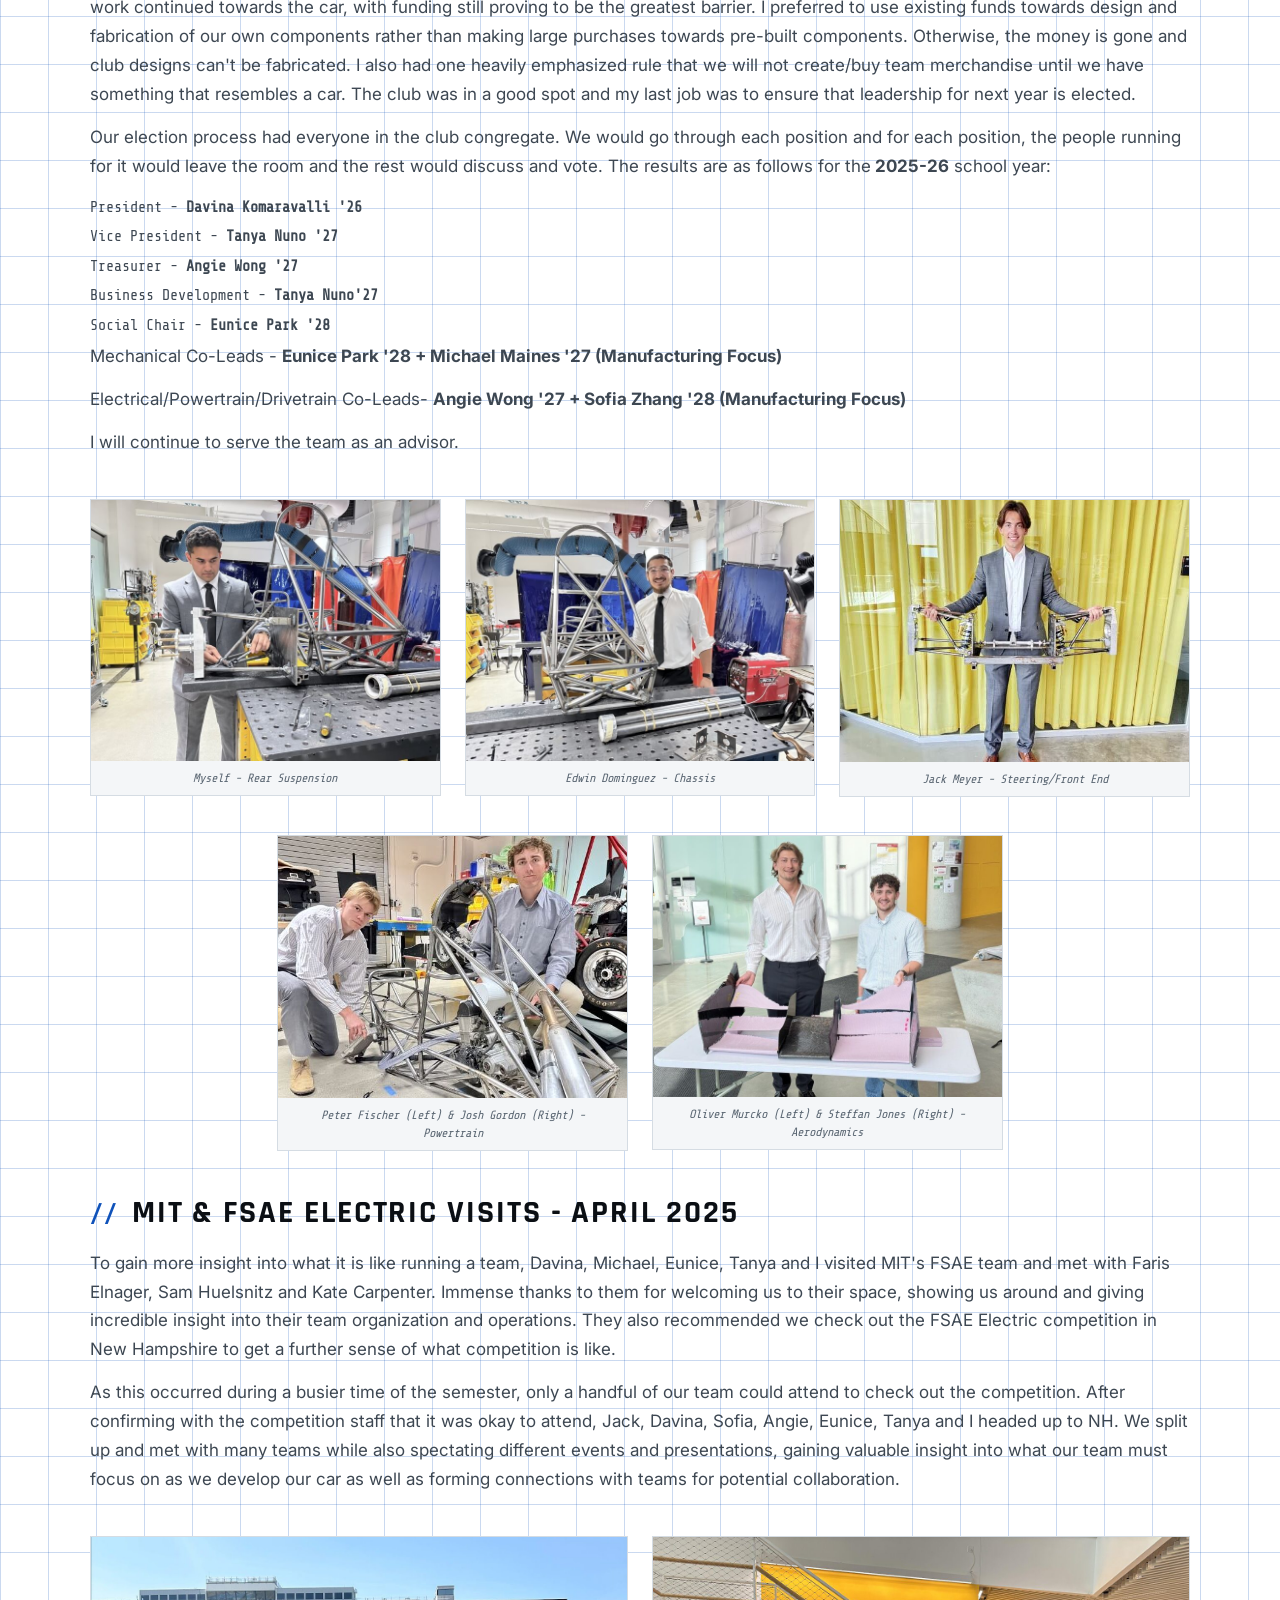
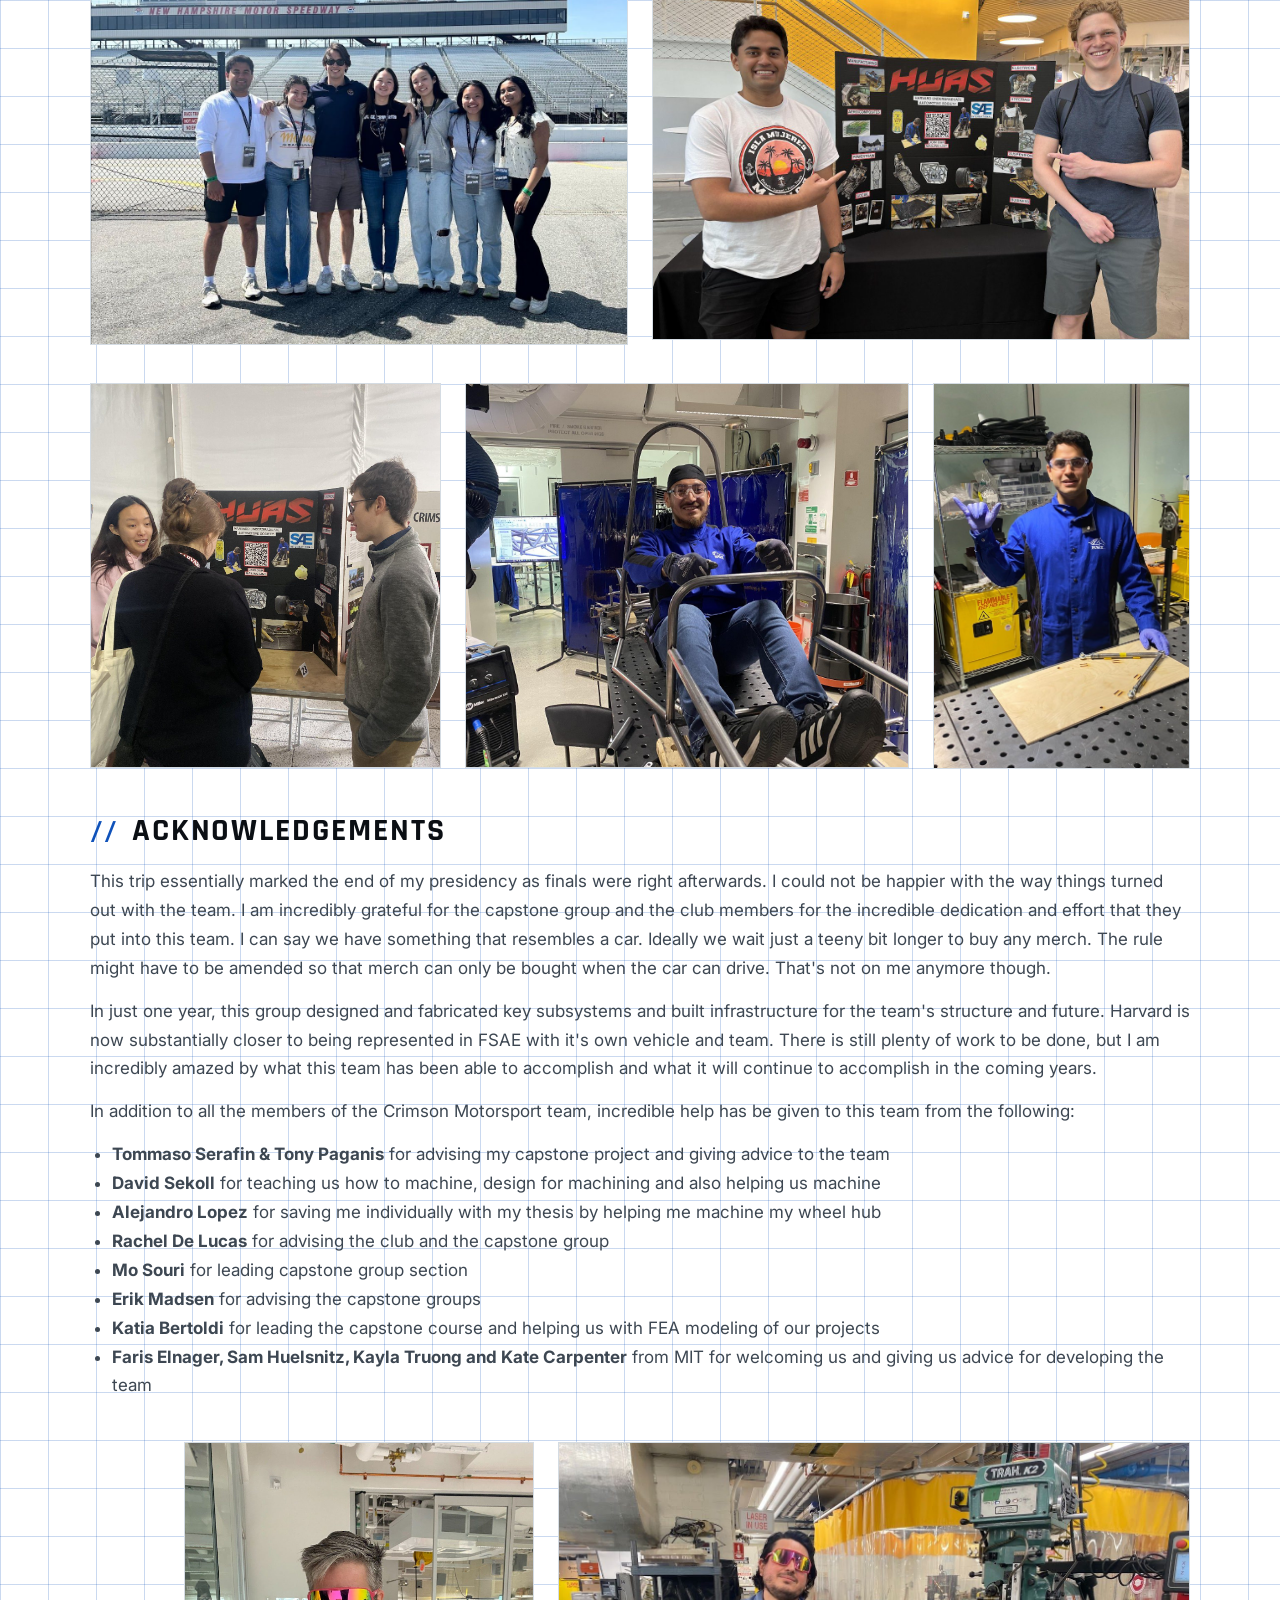
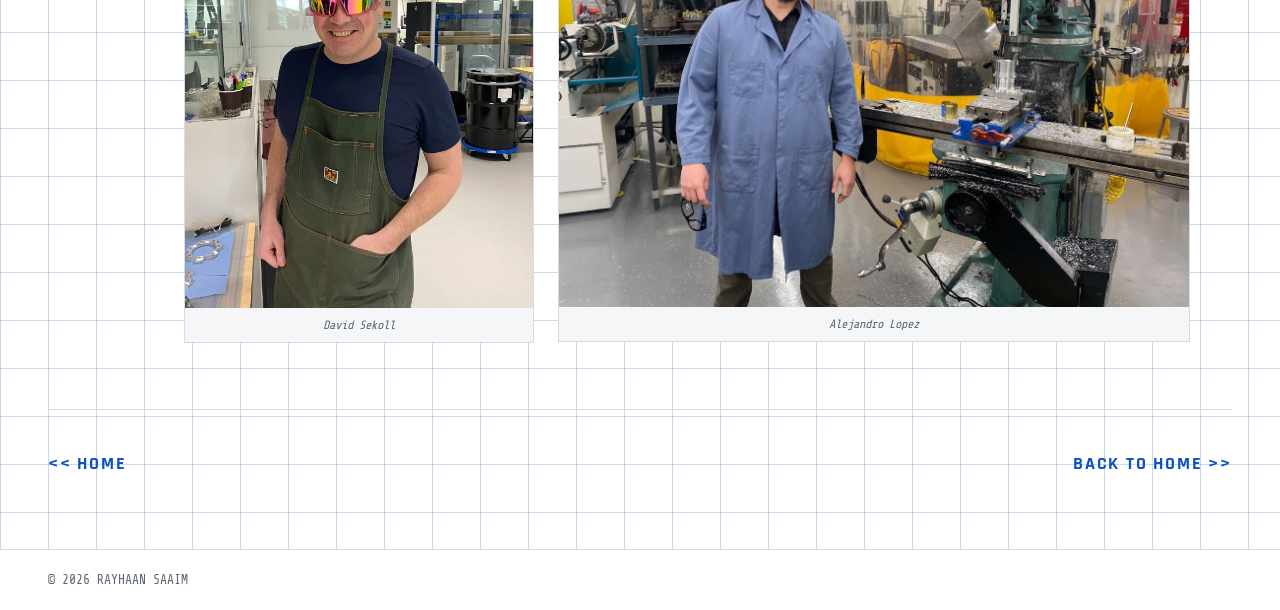
==== commit 2528fbf3: "Keep contact box; back to simple footer Co-Authored-By: Claude Opus 5.5 <noreply@anthropic.com> Clau" ====
--- a/formula-sae.html
+++ b/formula-sae.html
@@ -52,20 +52,7 @@
     <div class="next-proj"><a href="index.html#projects">&lt;&lt; HOME</a><a href="index.html#crimson">BACK TO HOME &gt;&gt;</a></div>
   </article>
 </main>
-<footer class="title-block" aria-label="Site footer">
-  <div class="tb">
-    <div class="tb-cell tb-title"><span class="tb-k">TITLE</span><span class="tb-v">FORMULA SAE</span></div>
-    <div class="tb-cell"><span class="tb-k">DWG NO.</span><span class="tb-v">RS-008</span></div>
-    <div class="tb-cell"><span class="tb-k">REV</span><span class="tb-v">C</span></div>
-    <div class="tb-cell"><span class="tb-k">SHEET</span><span class="tb-v">8 OF 8</span></div>
-    <div class="tb-cell"><span class="tb-k">DRAWN BY</span><span class="tb-v">R. SAAIM</span></div>
-    <div class="tb-cell"><span class="tb-k">EMAIL</span><a class="tb-v" href="mailto:rsaaim@gmail.com">rsaaim@gmail.com</a></div>
-    <div class="tb-cell"><span class="tb-k">LINKEDIN</span><a class="tb-v" href="https://www.linkedin.com/in/rayhaansaaim/" target="_blank" rel="noopener">/in/rayhaansaaim</a></div>
-    <div class="tb-cell"><span class="tb-k">RESUME</span><a class="tb-v" href="resume.pdf" target="_blank" rel="noopener">DOWNLOAD PDF</a></div>
-    <div class="tb-cell tb-wide"><span class="tb-k">NOTES</span><span class="tb-v">UNLESS OTHERWISE SPECIFIED: DIMENSIONS IN MM · © 2026 RAYHAAN SAAIM</span></div>
-    <div class="tb-cell"><span class="tb-k">SCALE</span><span class="tb-v">1:1</span></div>
-  </div>
-</footer>
+<footer class="site-footer"><span>© 2026 RAYHAAN SAAIM</span></footer>
 <script src="js/site.js"></script>
 </body>
 </html>
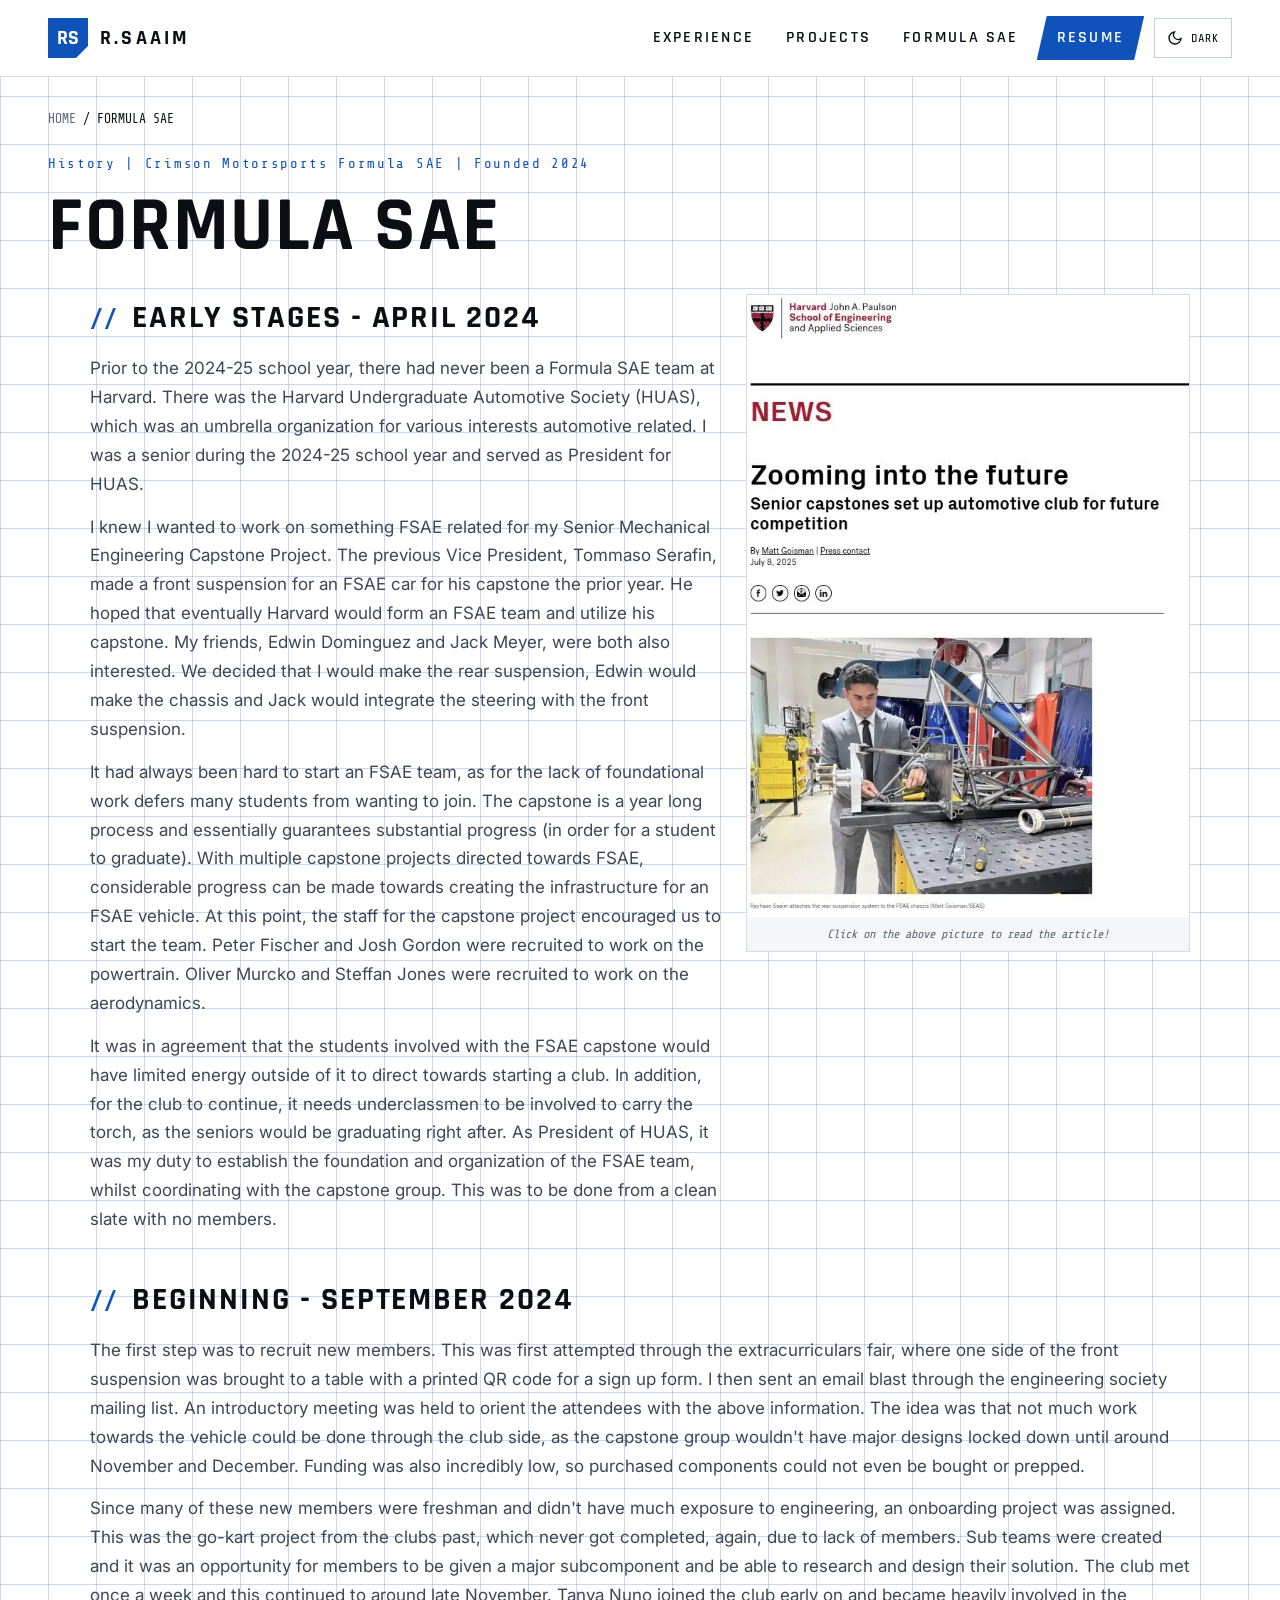
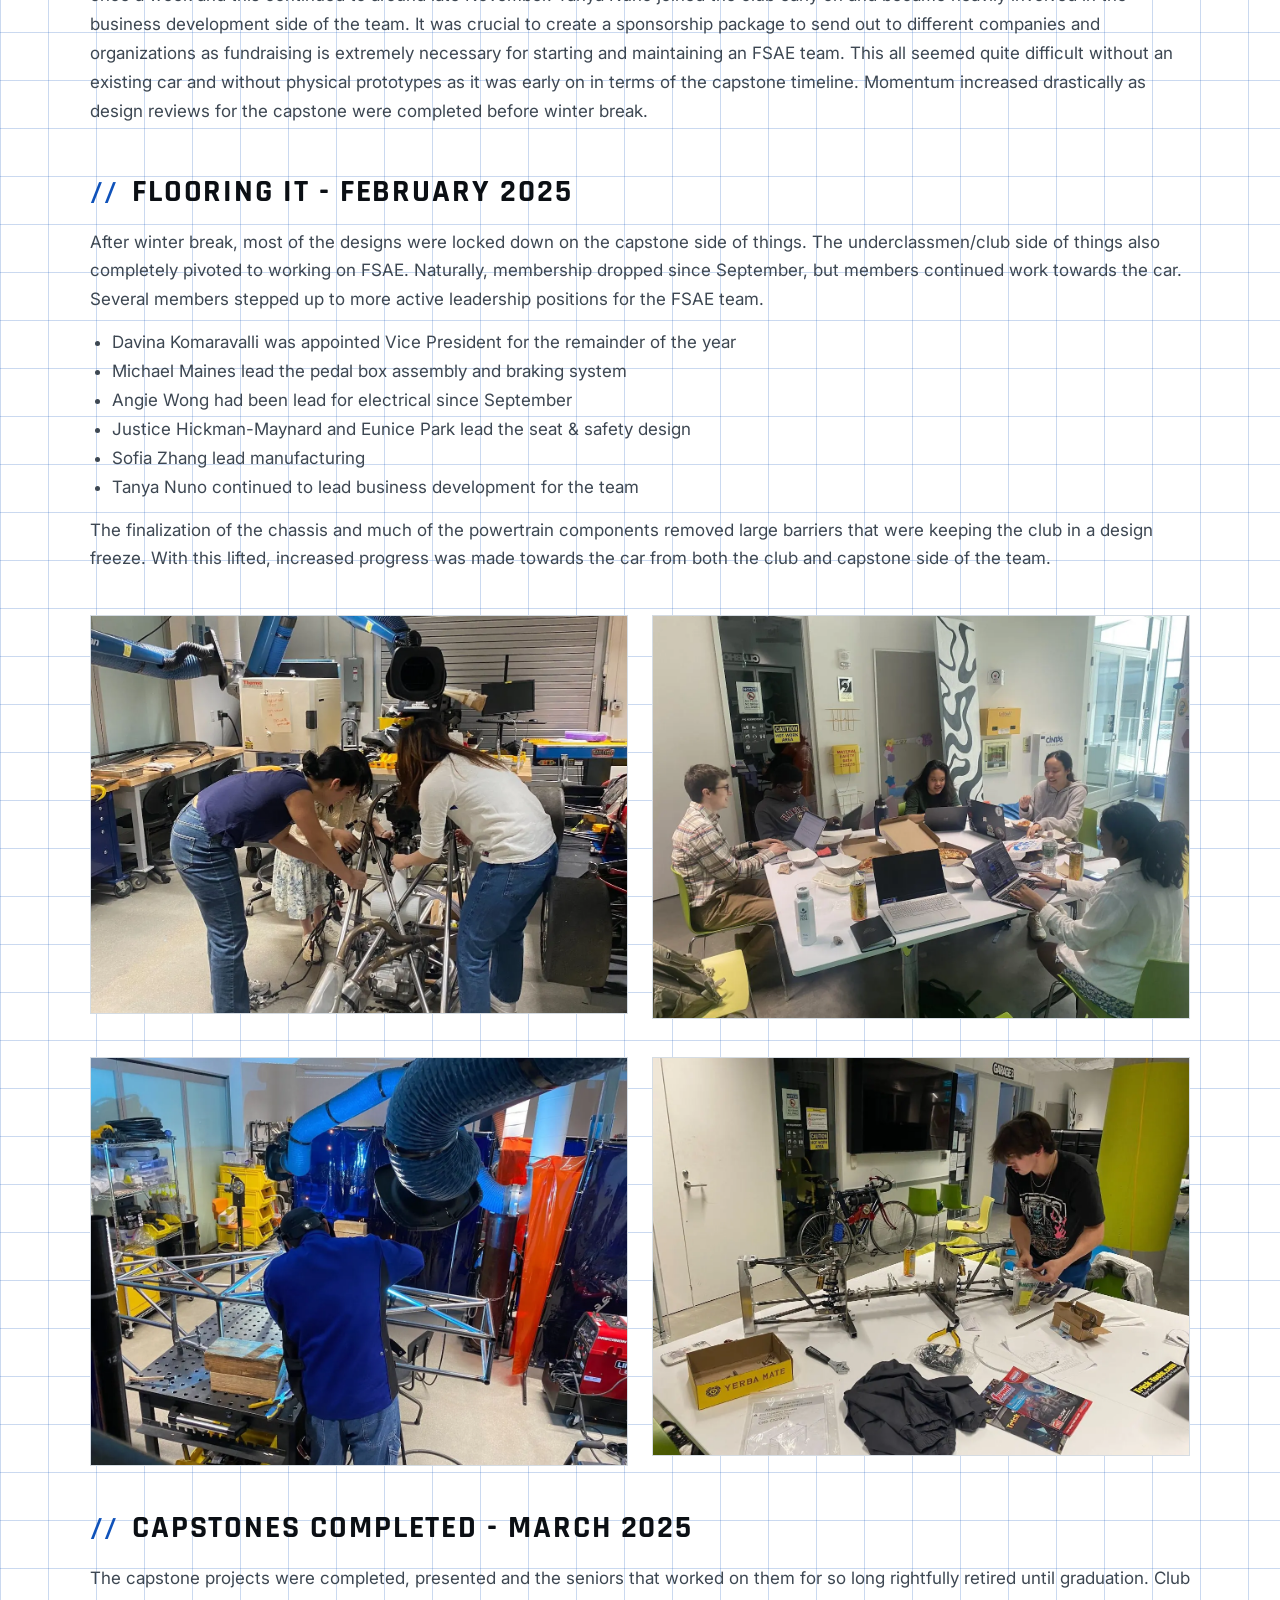
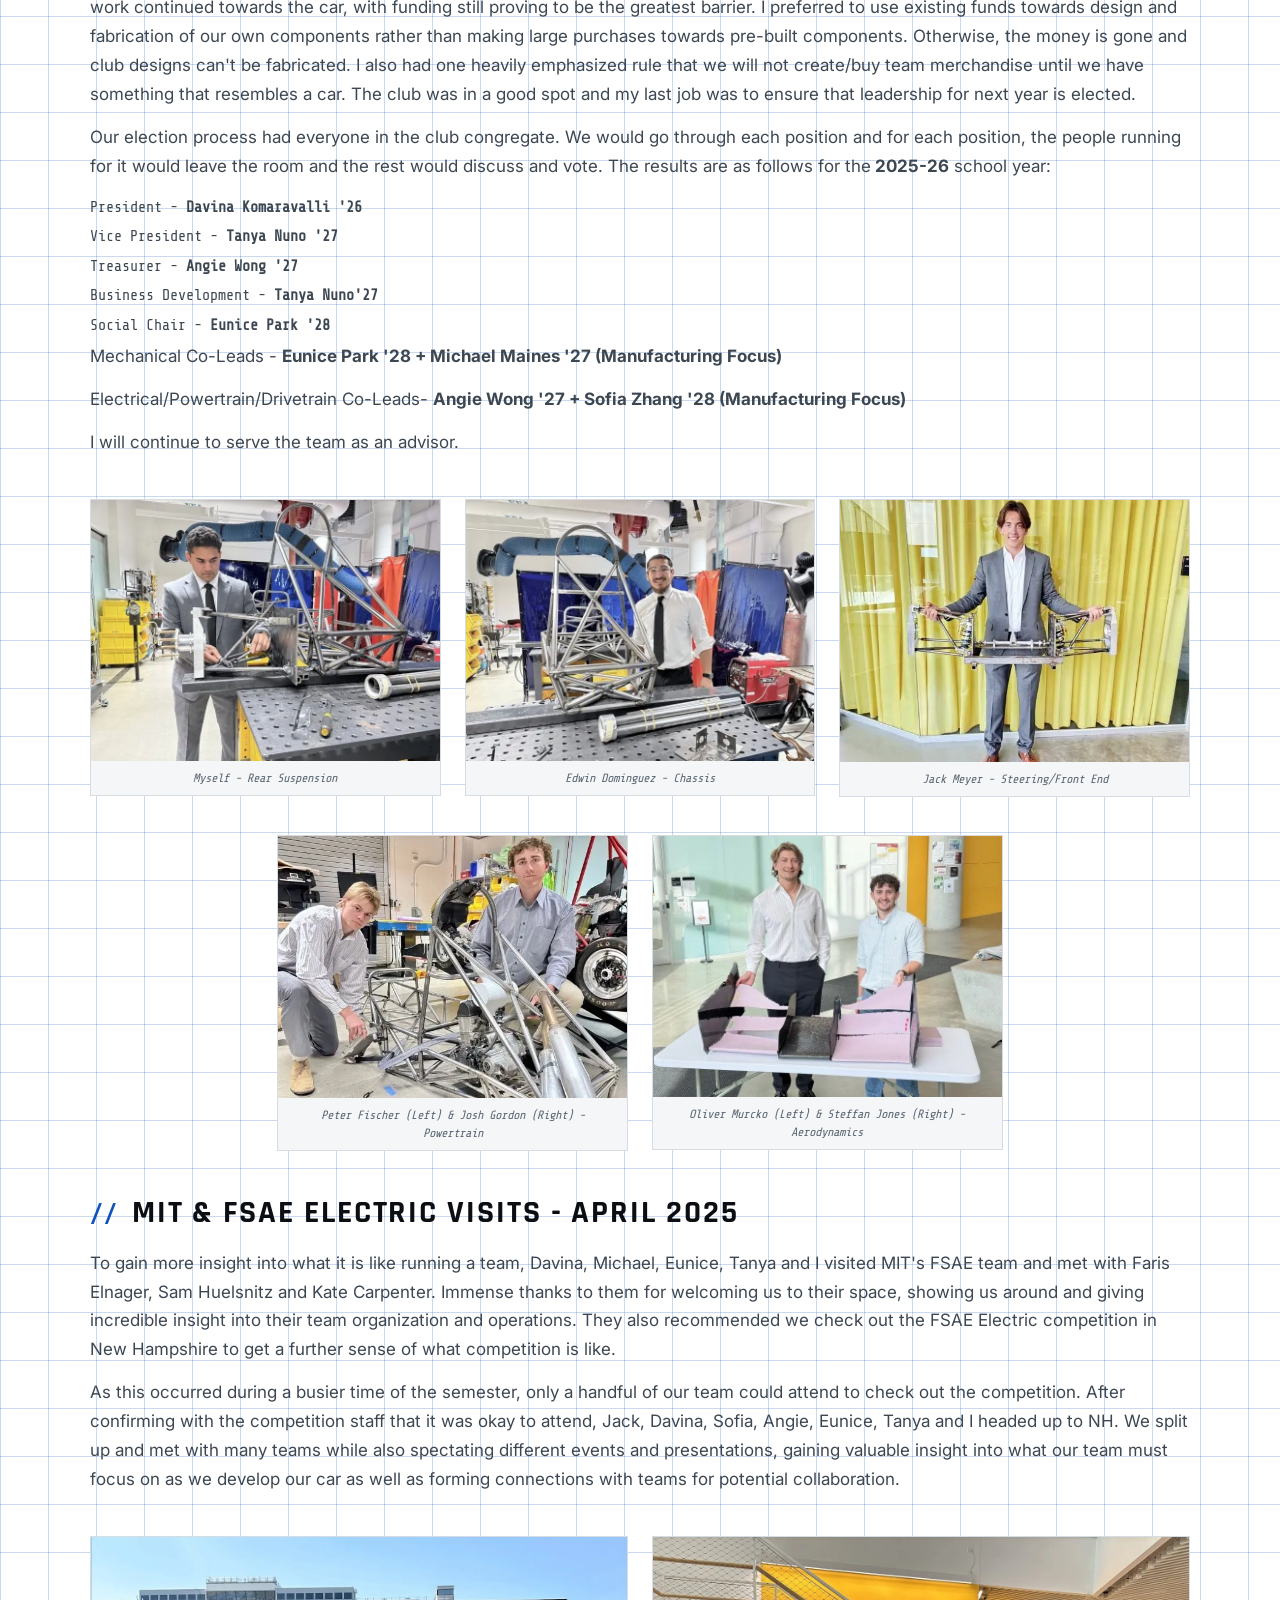
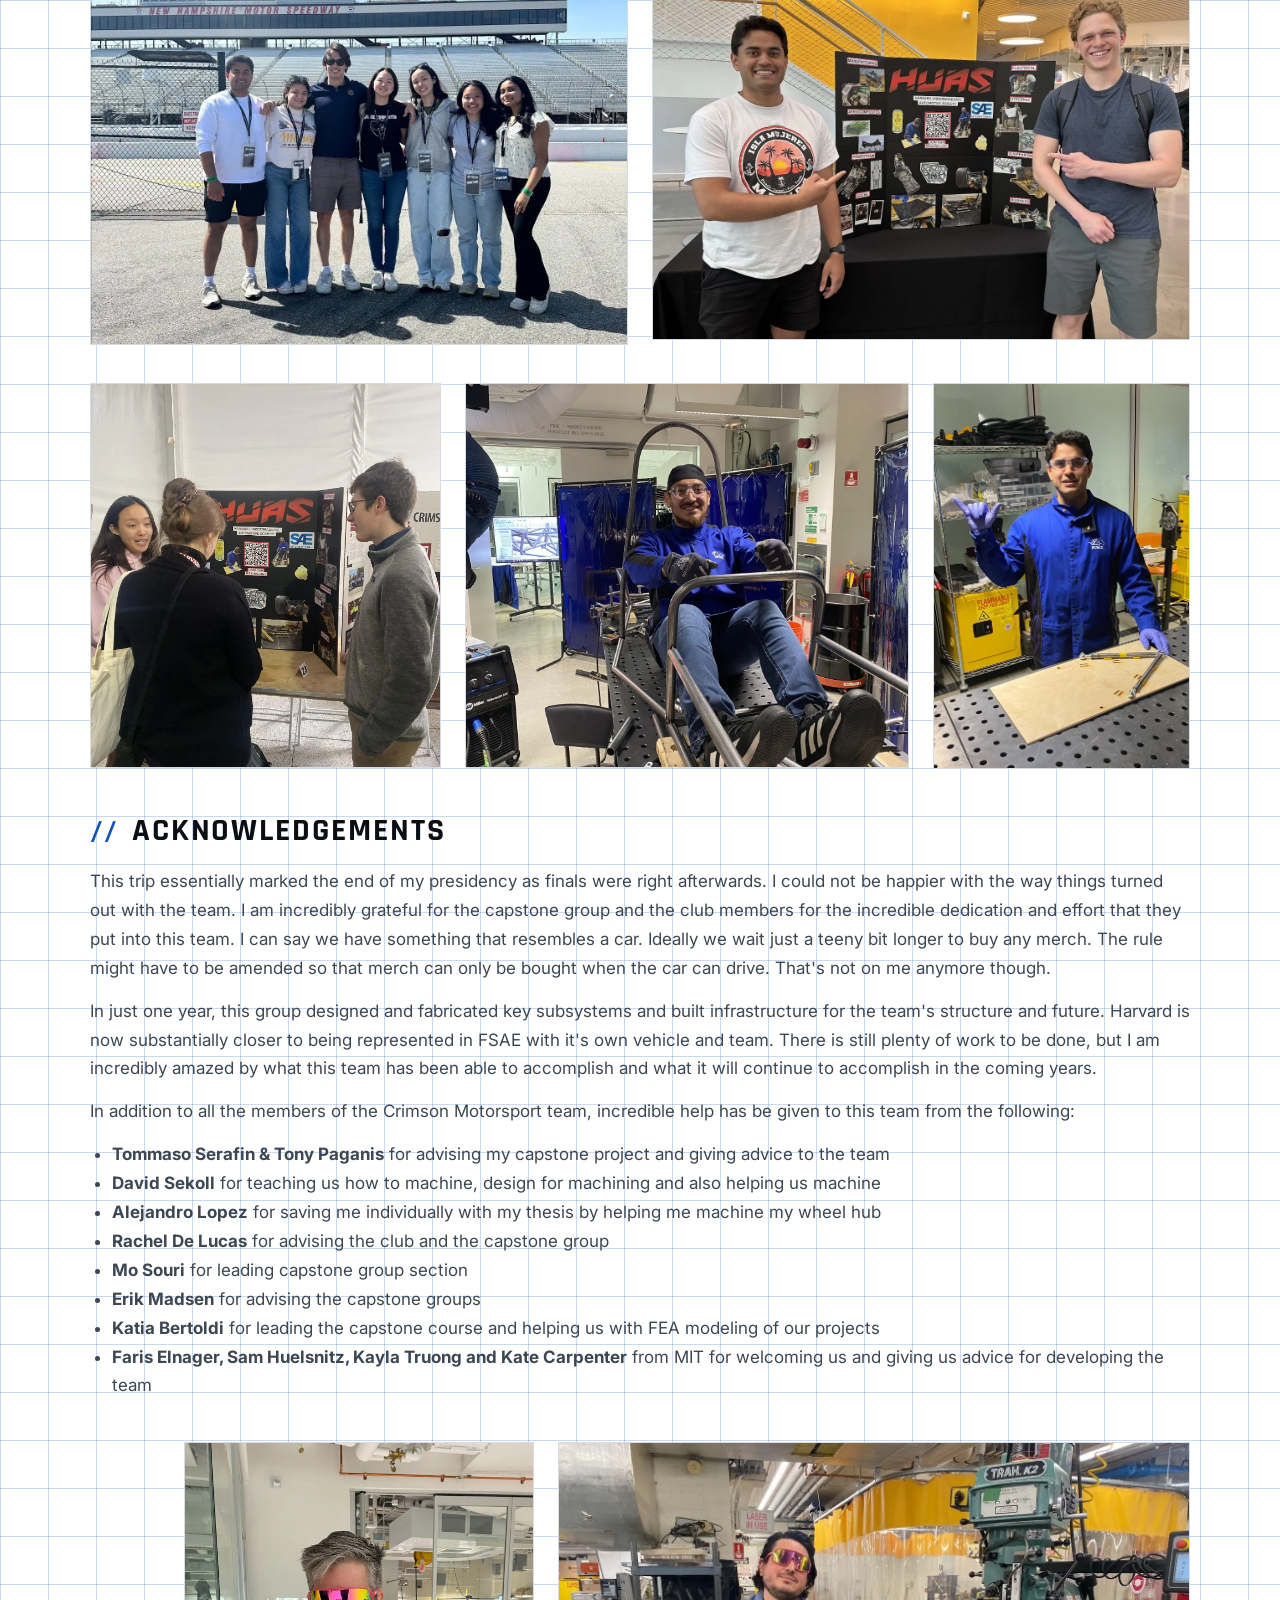
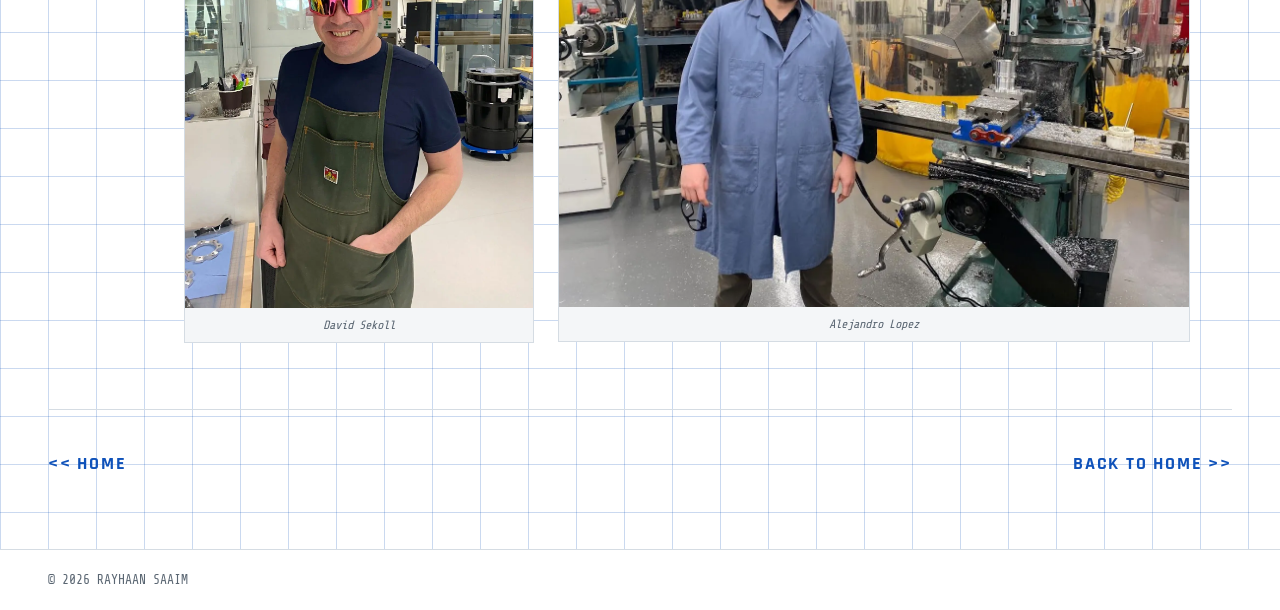
==== commit c0130fca: "Compress images to WebP, add project-card hover readouts, mobile layout fixes Co-Authored-By: Claude" ====
--- a/formula-sae.html
+++ b/formula-sae.html
@@ -7,9 +7,10 @@
 <meta name="description" content="Formula SAE: a project by Rayhaan Saaim, mechanical engineer.">
 <meta property="og:title" content="Formula SAE — Rayhaan Saaim">
 <meta property="og:description" content="Formula SAE: a project by Rayhaan Saaim, mechanical engineer.">
-<meta property="og:image" content="https://rsaaim.github.io/assets/img/hero/01_hero-holding-rear-suspension.jpg">
+<meta property="og:image" content="https://rsaaim.github.io/assets/img/hero/01_hero-holding-rear-suspension.webp">
 <link rel="icon" href="assets/favicon.svg" type="image/svg+xml">
 <script>try{var t=localStorage.getItem('theme');if(t==='dark'||t==='light')document.documentElement.setAttribute('data-theme',t);}catch(e){}</script>
+<script>try{var h=document.documentElement,p=location.pathname;if((p==='/'||p.slice(-11)==='/index.html')&&!matchMedia('(prefers-reduced-motion: reduce)').matches&&!sessionStorage.getItem('booted'))h.classList.add('boot');}catch(e){}</script>
 <link rel="preconnect" href="https://fonts.googleapis.com">
 <link rel="preconnect" href="https://fonts.gstatic.com" crossorigin>
 <link href="https://fonts.googleapis.com/css2?family=Rajdhani:wght@500;600;700&family=Share+Tech+Mono&family=Inter:wght@400;500;600&display=swap" rel="stylesheet">
@@ -36,19 +37,19 @@
     
   </section>
   <article class="wrap layout" style="padding-bottom:24px">
-<div class="lrow"><div class="lcol" style="grid-column:1 / span 7"><h2>Early Stages - April 2024</h2><p>Prior to the 2024-25 school year, there had never been a Formula SAE team at Harvard. There was the Harvard Undergraduate Automotive Society (HUAS), which was an umbrella organization for various interests automotive related. I was a senior during the 2024-25 school year and served as President for HUAS.</p><p>I knew I wanted to work on something FSAE related for my Senior Mechanical Engineering Capstone Project. The previous Vice President, Tommaso Serafin, made a front suspension for an FSAE car for his capstone the prior year. He hoped that eventually Harvard would form an FSAE team and utilize his capstone. My friends, Edwin Dominguez and Jack Meyer, were both also interested. We decided that I would make the rear suspension, Edwin would make the chassis and Jack would integrate the steering with the front suspension.</p><p>It had always been hard to start an FSAE team, as for the lack of foundational work defers many students from wanting to join. The capstone is a year long process and essentially guarantees substantial progress (in order for a student to graduate). With multiple capstone projects directed towards FSAE, considerable progress can be made towards creating the infrastructure for an FSAE vehicle. At this point, the staff for the capstone project encouraged us to start the team. Peter Fischer and Josh Gordon were recruited to work on the powertrain. Oliver Murcko and Steffan Jones were recruited to work on the aerodynamics.</p><p>It was in agreement that the students involved with the FSAE capstone would have limited energy outside of it to direct towards starting a club. In addition, for the club to continue, it needs underclassmen to be involved to carry the torch, as the seniors would be graduating right after. As President of HUAS, it was my duty to establish the foundation and organization of the FSAE team, whilst coordinating with the capstone group. This was to be done from a clean slate with no members.</p></div><div class="lcol" style="grid-column:8 / span 5"><figure class="lfig"><a href="https://seas.harvard.edu/news/2025/07/zooming-future" target="_blank" rel="noopener"><img src="assets/img/site/formula-sae/formula-sae_01_click-on-the-above-picture-to-read-the-article.jpg" alt="Click on the above picture to read the article!" loading="lazy"></a><figcaption><em>Click on the above picture to read the article!</em></figcaption></figure></div></div>
+<div class="lrow"><div class="lcol" style="grid-column:1 / span 7"><h2>Early Stages - April 2024</h2><p>Prior to the 2024-25 school year, there had never been a Formula SAE team at Harvard. There was the Harvard Undergraduate Automotive Society (HUAS), which was an umbrella organization for various interests automotive related. I was a senior during the 2024-25 school year and served as President for HUAS.</p><p>I knew I wanted to work on something FSAE related for my Senior Mechanical Engineering Capstone Project. The previous Vice President, Tommaso Serafin, made a front suspension for an FSAE car for his capstone the prior year. He hoped that eventually Harvard would form an FSAE team and utilize his capstone. My friends, Edwin Dominguez and Jack Meyer, were both also interested. We decided that I would make the rear suspension, Edwin would make the chassis and Jack would integrate the steering with the front suspension.</p><p>It had always been hard to start an FSAE team, as for the lack of foundational work defers many students from wanting to join. The capstone is a year long process and essentially guarantees substantial progress (in order for a student to graduate). With multiple capstone projects directed towards FSAE, considerable progress can be made towards creating the infrastructure for an FSAE vehicle. At this point, the staff for the capstone project encouraged us to start the team. Peter Fischer and Josh Gordon were recruited to work on the powertrain. Oliver Murcko and Steffan Jones were recruited to work on the aerodynamics.</p><p>It was in agreement that the students involved with the FSAE capstone would have limited energy outside of it to direct towards starting a club. In addition, for the club to continue, it needs underclassmen to be involved to carry the torch, as the seniors would be graduating right after. As President of HUAS, it was my duty to establish the foundation and organization of the FSAE team, whilst coordinating with the capstone group. This was to be done from a clean slate with no members.</p></div><div class="lcol" style="grid-column:8 / span 5"><figure class="lfig"><a href="https://seas.harvard.edu/news/2025/07/zooming-future" target="_blank" rel="noopener"><img src="assets/img/site/formula-sae/formula-sae_01_click-on-the-above-picture-to-read-the-article.webp" alt="Click on the above picture to read the article!" loading="lazy"></a><figcaption><em>Click on the above picture to read the article!</em></figcaption></figure></div></div>
 <div class="lrow"><div class="lcol" style="grid-column:1 / span 12"><h2>Beginning - September 2024</h2><p>The first step was to recruit new members. This was first attempted through the extracurriculars fair, where one side of the front suspension was brought to a table with a printed QR code for a sign up form. I then sent an email blast through the engineering society mailing list. An introductory meeting was held to orient the attendees with the above information. The idea was that not much work towards the vehicle could be done through the club side, as the capstone group wouldn't have major designs locked down until around November and December. Funding was also incredibly low, so purchased components could not even be bought or prepped.</p><p>Since many of these new members were freshman and didn't have much exposure to engineering, an onboarding project was assigned. This was the go-kart project from the clubs past, which never got completed, again, due to lack of members. Sub teams were created and it was an opportunity for members to be given a major subcomponent and be able to research and design their solution. The club met once a week and this continued to around late November. Tanya Nuno joined the club early on and became heavily involved in the business development side of the team. It was crucial to create a sponsorship package to send out to different companies and organizations as fundraising is extremely necessary for starting and maintaining an FSAE team. This all seemed quite difficult without an existing car and without physical prototypes as it was early on in terms of the capstone timeline. Momentum increased drastically as design reviews for the capstone were completed before winter break.</p></div></div>
 <div class="lrow"><div class="lcol" style="grid-column:1 / span 12"><h2>Flooring It - February 2025</h2><p>After winter break, most of the designs were locked down on the capstone side of things. The underclassmen/club side of things also completely pivoted to working on FSAE. Naturally, membership dropped since September, but members continued work towards the car. Several members stepped up to more active leadership positions for the FSAE team.</p><ul><li>Davina Komaravalli was appointed Vice President for the remainder of the year</li><li>Michael Maines lead the pedal box assembly and braking system</li><li>Angie Wong had been lead for electrical since September</li><li>Justice Hickman-Maynard and Eunice Park lead the seat &amp; safety design</li><li>Sofia Zhang lead manufacturing</li><li>Tanya Nuno continued to lead business development for the team</li></ul><p>The finalization of the chassis and much of the powertrain components removed large barriers that were keeping the club in a design freeze. With this lifted, increased progress was made towards the car from both the club and capstone side of the team.</p></div></div>
-<div class="lrow"><div class="lcol" style="grid-column:1 / span 6"><figure class="lfig"><a href="assets/img/site/formula-sae/formula-sae_02.jpg"><img src="assets/img/site/formula-sae/formula-sae_02.jpg" alt="Formula SAE" loading="lazy"></a></figure></div><div class="lcol" style="grid-column:7 / span 6"><figure class="lfig"><a href="assets/img/site/formula-sae/formula-sae_03.jpg"><img src="assets/img/site/formula-sae/formula-sae_03.jpg" alt="Formula SAE" loading="lazy"></a></figure></div></div>
-<div class="lrow"><div class="lcol" style="grid-column:1 / span 6"><figure class="lfig"><a href="assets/img/site/formula-sae/formula-sae_04.jpg"><img src="assets/img/site/formula-sae/formula-sae_04.jpg" alt="Formula SAE" loading="lazy"></a></figure></div><div class="lcol" style="grid-column:7 / span 6"><figure class="lfig"><a href="assets/img/site/formula-sae/formula-sae_05_capstones-completed.jpg"><img src="assets/img/site/formula-sae/formula-sae_05_capstones-completed.jpg" alt="Formula SAE" loading="lazy"></a></figure></div></div>
+<div class="lrow"><div class="lcol" style="grid-column:1 / span 6"><figure class="lfig"><a href="assets/img/site/formula-sae/formula-sae_02.webp"><img src="assets/img/site/formula-sae/formula-sae_02.webp" alt="Formula SAE" loading="lazy"></a></figure></div><div class="lcol" style="grid-column:7 / span 6"><figure class="lfig"><a href="assets/img/site/formula-sae/formula-sae_03.webp"><img src="assets/img/site/formula-sae/formula-sae_03.webp" alt="Formula SAE" loading="lazy"></a></figure></div></div>
+<div class="lrow"><div class="lcol" style="grid-column:1 / span 6"><figure class="lfig"><a href="assets/img/site/formula-sae/formula-sae_04.webp"><img src="assets/img/site/formula-sae/formula-sae_04.webp" alt="Formula SAE" loading="lazy"></a></figure></div><div class="lcol" style="grid-column:7 / span 6"><figure class="lfig"><a href="assets/img/site/formula-sae/formula-sae_05_capstones-completed.webp"><img src="assets/img/site/formula-sae/formula-sae_05_capstones-completed.webp" alt="Formula SAE" loading="lazy"></a></figure></div></div>
 <div class="lrow"><div class="lcol" style="grid-column:1 / span 12"><h2>Capstones Completed - March 2025</h2><p>The capstone projects were completed, presented and the seniors that worked on them for so long rightfully retired until graduation. Club work continued towards the car, with funding still proving to be the greatest barrier. I preferred to use existing funds towards design and fabrication of our own components rather than making large purchases towards pre-built components. Otherwise, the money is gone and club designs can't be fabricated. I also had one heavily emphasized rule that we will not create/buy team merchandise until we have something that resembles a car. The club was in a good spot and my last job was to ensure that leadership for next year is elected.</p><p>Our election process had everyone in the club congregate. We would go through each position and for each position, the people running for it would leave the room and the rest would discuss and vote. The results are as follows for the<strong> 2025-26</strong> school year:</p><p class="roster">President - <strong>Davina Komaravalli '26</strong></p><p class="roster">Vice President - <strong>Tanya Nuno '27</strong></p><p class="roster">Treasurer - <strong>Angie Wong '27</strong></p><p class="roster">Business Development - <strong>Tanya Nuno'27</strong></p><p class="roster">Social Chair - <strong>Eunice Park '28</strong></p><p>Mechanical Co-Leads - <strong>Eunice Park '28 + Michael Maines '27 (Manufacturing Focus)</strong></p><p>Electrical/Powertrain/Drivetrain Co-Leads- <strong>Angie Wong '27 + Sofia Zhang '28 (Manufacturing Focus)</strong></p><p>I will continue to serve the team as an advisor.</p></div></div>
-<div class="lrow"><div class="lcol" style="grid-column:1 / span 4"><figure class="lfig"><a href="assets/img/site/formula-sae/formula-sae_06_myself-rear-suspension.jpg"><img src="assets/img/site/formula-sae/formula-sae_06_myself-rear-suspension.jpg" alt="Myself - Rear Suspension" loading="lazy"></a><figcaption><em>Myself - Rear Suspension</em></figcaption></figure></div><div class="lcol" style="grid-column:5 / span 4"><figure class="lfig"><a href="assets/img/site/formula-sae/formula-sae_07_edwin-dominguez-chassis.jpg"><img src="assets/img/site/formula-sae/formula-sae_07_edwin-dominguez-chassis.jpg" alt="Edwin Dominguez - Chassis" loading="lazy"></a><figcaption><em>Edwin Dominguez - Chassis</em></figcaption></figure></div><div class="lcol" style="grid-column:9 / span 4"><figure class="lfig"><a href="assets/img/site/formula-sae/formula-sae_08_jack-meyer-steering-front-end.jpg"><img src="assets/img/site/formula-sae/formula-sae_08_jack-meyer-steering-front-end.jpg" alt="Jack Meyer - Steering/Front End" loading="lazy"></a><figcaption><em>Jack Meyer - Steering/Front End</em></figcaption></figure></div></div>
-<div class="lrow"><div class="lcol" style="grid-column:3 / span 4"><figure class="lfig"><a href="assets/img/site/formula-sae/formula-sae_09_peter-fischer-left-josh-gordon-right.jpg"><img src="assets/img/site/formula-sae/formula-sae_09_peter-fischer-left-josh-gordon-right.jpg" alt="Peter Fischer (Left) &amp;amp; Josh Gordon (Right) -  Powertrain" loading="lazy"></a><figcaption><em>Peter Fischer (Left) &amp; Josh Gordon (Right) - </em> <em>Powertrain</em></figcaption></figure></div><div class="lcol" style="grid-column:7 / span 4"><figure class="lfig"><a href="assets/img/site/formula-sae/formula-sae_10_oliver-murcko-left-steffan-jones-right.jpg"><img src="assets/img/site/formula-sae/formula-sae_10_oliver-murcko-left-steffan-jones-right.jpg" alt="Oliver Murcko (Left) &amp;amp; Steffan Jones (Right) -  Aerodynamics" loading="lazy"></a><figcaption><em>Oliver Murcko (Left) &amp; Steffan Jones (Right) - </em> <em>Aerodynamics</em></figcaption></figure></div></div>
+<div class="lrow"><div class="lcol" style="grid-column:1 / span 4"><figure class="lfig"><a href="assets/img/site/formula-sae/formula-sae_06_myself-rear-suspension.webp"><img src="assets/img/site/formula-sae/formula-sae_06_myself-rear-suspension.webp" alt="Myself - Rear Suspension" loading="lazy"></a><figcaption><em>Myself - Rear Suspension</em></figcaption></figure></div><div class="lcol" style="grid-column:5 / span 4"><figure class="lfig"><a href="assets/img/site/formula-sae/formula-sae_07_edwin-dominguez-chassis.webp"><img src="assets/img/site/formula-sae/formula-sae_07_edwin-dominguez-chassis.webp" alt="Edwin Dominguez - Chassis" loading="lazy"></a><figcaption><em>Edwin Dominguez - Chassis</em></figcaption></figure></div><div class="lcol" style="grid-column:9 / span 4"><figure class="lfig"><a href="assets/img/site/formula-sae/formula-sae_08_jack-meyer-steering-front-end.webp"><img src="assets/img/site/formula-sae/formula-sae_08_jack-meyer-steering-front-end.webp" alt="Jack Meyer - Steering/Front End" loading="lazy"></a><figcaption><em>Jack Meyer - Steering/Front End</em></figcaption></figure></div></div>
+<div class="lrow"><div class="lcol" style="grid-column:3 / span 4"><figure class="lfig"><a href="assets/img/site/formula-sae/formula-sae_09_peter-fischer-left-josh-gordon-right.webp"><img src="assets/img/site/formula-sae/formula-sae_09_peter-fischer-left-josh-gordon-right.webp" alt="Peter Fischer (Left) &amp;amp; Josh Gordon (Right) -  Powertrain" loading="lazy"></a><figcaption><em>Peter Fischer (Left) &amp; Josh Gordon (Right) - </em> <em>Powertrain</em></figcaption></figure></div><div class="lcol" style="grid-column:7 / span 4"><figure class="lfig"><a href="assets/img/site/formula-sae/formula-sae_10_oliver-murcko-left-steffan-jones-right.webp"><img src="assets/img/site/formula-sae/formula-sae_10_oliver-murcko-left-steffan-jones-right.webp" alt="Oliver Murcko (Left) &amp;amp; Steffan Jones (Right) -  Aerodynamics" loading="lazy"></a><figcaption><em>Oliver Murcko (Left) &amp; Steffan Jones (Right) - </em> <em>Aerodynamics</em></figcaption></figure></div></div>
 <div class="lrow"><div class="lcol" style="grid-column:1 / span 12"><h2>MIT &amp; FSAE Electric Visits - April 2025</h2><p>To gain more insight into what it is like running a team, Davina, Michael, Eunice, Tanya and I visited MIT's FSAE team and met with Faris Elnager, Sam Huelsnitz and Kate Carpenter. Immense thanks to them for welcoming us to their space, showing us around and giving incredible insight into their team organization and operations. They also recommended we check out the FSAE Electric competition in New Hampshire to get a further sense of what competition is like.</p><p>As this occurred during a busier time of the semester, only a handful of our team could attend to check out the competition. After confirming with the competition staff that it was okay to attend, Jack, Davina, Sofia, Angie, Eunice, Tanya and I headed up to NH. We split up and met with many teams while also spectating different events and presentations, gaining valuable insight into what our team must focus on as we develop our car as well as forming connections with teams for potential collaboration.</p></div></div>
-<div class="lrow"><div class="lcol" style="grid-column:1 / span 6"><figure class="lfig"><a href="assets/img/site/formula-sae/formula-sae_11.jpg"><img src="assets/img/site/formula-sae/formula-sae_11.jpg" alt="Formula SAE" loading="lazy"></a></figure></div><div class="lcol" style="grid-column:7 / span 6"><figure class="lfig"><a href="assets/img/site/formula-sae/formula-sae_12.jpg"><img src="assets/img/site/formula-sae/formula-sae_12.jpg" alt="Formula SAE" loading="lazy"></a></figure></div></div>
-<div class="lrow"><div class="lcol" style="grid-column:1 / span 4"><figure class="lfig"><a href="assets/img/site/formula-sae/formula-sae_13.jpg"><img src="assets/img/site/formula-sae/formula-sae_13.jpg" alt="Formula SAE" loading="lazy"></a></figure></div><div class="lcol" style="grid-column:5 / span 5"><figure class="lfig"><a href="assets/img/site/formula-sae/formula-sae_14.jpg"><img src="assets/img/site/formula-sae/formula-sae_14.jpg" alt="Formula SAE" loading="lazy"></a></figure></div><div class="lcol" style="grid-column:10 / span 3"><figure class="lfig"><a href="assets/img/site/formula-sae/formula-sae_15_acknowledgements.jpg"><img src="assets/img/site/formula-sae/formula-sae_15_acknowledgements.jpg" alt="Formula SAE" loading="lazy"></a></figure></div></div>
+<div class="lrow"><div class="lcol" style="grid-column:1 / span 6"><figure class="lfig"><a href="assets/img/site/formula-sae/formula-sae_11.webp"><img src="assets/img/site/formula-sae/formula-sae_11.webp" alt="Formula SAE" loading="lazy"></a></figure></div><div class="lcol" style="grid-column:7 / span 6"><figure class="lfig"><a href="assets/img/site/formula-sae/formula-sae_12.webp"><img src="assets/img/site/formula-sae/formula-sae_12.webp" alt="Formula SAE" loading="lazy"></a></figure></div></div>
+<div class="lrow"><div class="lcol" style="grid-column:1 / span 4"><figure class="lfig"><a href="assets/img/site/formula-sae/formula-sae_13.webp"><img src="assets/img/site/formula-sae/formula-sae_13.webp" alt="Formula SAE" loading="lazy"></a></figure></div><div class="lcol" style="grid-column:5 / span 5"><figure class="lfig"><a href="assets/img/site/formula-sae/formula-sae_14.webp"><img src="assets/img/site/formula-sae/formula-sae_14.webp" alt="Formula SAE" loading="lazy"></a></figure></div><div class="lcol" style="grid-column:10 / span 3"><figure class="lfig"><a href="assets/img/site/formula-sae/formula-sae_15_acknowledgements.webp"><img src="assets/img/site/formula-sae/formula-sae_15_acknowledgements.webp" alt="Formula SAE" loading="lazy"></a></figure></div></div>
 <div class="lrow"><div class="lcol" style="grid-column:1 / span 12"><h2>Acknowledgements</h2><p>This trip essentially marked the end of my presidency as finals were right afterwards. I could not be happier with the way things turned out with the team. I am incredibly grateful for the capstone group and the club members for the incredible dedication and effort that they put into this team. I can say we have something that resembles a car. Ideally we wait just a teeny bit longer to buy any merch. The rule might have to be amended so that merch can only be bought when the car can drive. That's not on me anymore though.</p><p>In just one year, this group designed and fabricated key subsystems and built infrastructure for the team's structure and future. Harvard is now substantially closer to being represented in FSAE with it's own vehicle and team. There is still plenty of work to be done, but I am incredibly amazed by what this team has been able to accomplish and what it will continue to accomplish in the coming years.</p><p>In addition to all the members of the Crimson Motorsport team, incredible help has be given to this team from the following:</p><ul><li><strong>Tommaso Serafin &amp; Tony Paganis</strong> for advising my capstone project and giving advice to the team</li><li><strong>David Sekoll</strong> for teaching us how to machine, design for machining and also helping us machine</li><li><strong>Alejandro Lopez</strong> for saving me individually with my thesis by helping me machine my wheel hub</li><li><strong>Rachel De Lucas</strong> for advising the club and the capstone group</li><li><strong>Mo Souri</strong> for leading capstone group section</li><li><strong>Erik Madsen</strong> for advising the capstone groups</li><li><strong>Katia Bertoldi</strong> for leading the capstone course and helping us with FEA modeling of our projects</li><li><strong>Faris Elnager, Sam Huelsnitz, Kayla Truong </strong><strong>and </strong><strong>Kate Carpenter</strong> from MIT for welcoming us and giving us advice for developing the team</li></ul></div></div>
-<div class="lrow"><div class="lcol" style="grid-column:2 / span 4"><figure class="lfig"><a href="assets/img/site/formula-sae/formula-sae_16_david-sekoll.jpg"><img src="assets/img/site/formula-sae/formula-sae_16_david-sekoll.jpg" alt="David Sekoll" loading="lazy"></a><figcaption><em>David Sekoll</em></figcaption></figure></div><div class="lcol" style="grid-column:6 / span 7"><figure class="lfig"><a href="assets/img/site/formula-sae/formula-sae_17_alejandro-lopez.jpg"><img src="assets/img/site/formula-sae/formula-sae_17_alejandro-lopez.jpg" alt="Alejandro Lopez" loading="lazy"></a><figcaption><em>Alejandro Lopez</em></figcaption></figure></div></div>
+<div class="lrow"><div class="lcol" style="grid-column:2 / span 4"><figure class="lfig"><a href="assets/img/site/formula-sae/formula-sae_16_david-sekoll.webp"><img src="assets/img/site/formula-sae/formula-sae_16_david-sekoll.webp" alt="David Sekoll" loading="lazy"></a><figcaption><em>David Sekoll</em></figcaption></figure></div><div class="lcol" style="grid-column:6 / span 7"><figure class="lfig"><a href="assets/img/site/formula-sae/formula-sae_17_alejandro-lopez.webp"><img src="assets/img/site/formula-sae/formula-sae_17_alejandro-lopez.webp" alt="Alejandro Lopez" loading="lazy"></a><figcaption><em>Alejandro Lopez</em></figcaption></figure></div></div>
     <div class="next-proj"><a href="index.html#projects">&lt;&lt; HOME</a><a href="index.html#crimson">BACK TO HOME &gt;&gt;</a></div>
   </article>
 </main>
--- a/css/style.css
+++ b/css/style.css
@@ -94,7 +94,7 @@
 .hero { display: grid; grid-template-columns: repeat(auto-fit, minmax(min(100%, 500px), 1fr)); gap: 56px; align-items: center; padding-top: 72px; padding-bottom: 56px; }
 .hero-copy { display: flex; flex-direction: column; gap: 22px; }
 .eyebrow { margin: 0; font-family: var(--mono); font-size: 14px; letter-spacing: .12em; color: var(--accent); }
-.hero h1 { margin: 0; font-family: var(--display); font-weight: 700; font-size: clamp(64px, 9vw, 112px); line-height: .86; letter-spacing: .02em; text-transform: uppercase; }
+.hero h1 { margin: 0; font-family: var(--display); font-weight: 700; font-size: clamp(52px, 9vw, 112px); line-height: .86; letter-spacing: .02em; text-transform: uppercase; }
 .readout { display: flex; flex-wrap: wrap; font-family: var(--mono); font-size: 14px; border: 1px solid var(--line); align-self: flex-start; background: var(--bg); }
 .readout span { padding: 10px 14px; border-right: 1px solid var(--line); }
 .readout span:last-child { border-right: 0; }
@@ -173,7 +173,7 @@
 .crumb a { color: var(--muted); text-decoration: none; }
 .crumb a:hover { color: var(--accent); }
 .proj-hero { padding-top: 24px; padding-bottom: 32px; display: flex; flex-direction: column; gap: 18px; }
-.proj-hero h1 { margin: 0; font-family: var(--display); font-weight: 700; font-size: clamp(44px, 6vw, 80px); line-height: .92; text-transform: uppercase; letter-spacing: .02em; }
+.proj-hero h1 { margin: 0; font-family: var(--display); font-weight: 700; font-size: clamp(34px, 6vw, 80px); overflow-wrap: anywhere; line-height: .92; text-transform: uppercase; letter-spacing: .02em; }
 .proj-hero .lede { max-width: 820px; }
 .specs { display: grid; grid-template-columns: repeat(auto-fit, minmax(200px, 1fr)); border: 1px solid var(--line); background: var(--panel); }
 .specs div { padding: 18px 20px; border-right: 1px solid var(--line); }
@@ -209,13 +209,16 @@
 /* Small screens */
 @media (max-width: 760px) {
   .wrap { padding-left: 20px; padding-right: 20px; }
-  .site-header { padding: 12px 20px; position: static; }
-  .nav { font-size: 14px; }
-  .nav a { padding: 8px 10px; }
+  .site-header { padding: 12px 20px 6px; position: relative; }
+  .nav { flex-wrap: nowrap; width: 100%; justify-content: space-between; gap: 0; font-size: 11.5px; letter-spacing: .05em; }
+  .nav a { padding: 12px 4px; white-space: nowrap; }
+  .nav a:first-child { padding-left: 0; }
+  .nav .btn-resume { padding: 10px 14px; }
+  .theme-toggle { position: absolute; top: 12px; right: 20px; margin: 0; }
+  .section-head h2 { font-size: 26px; }
   .xp-inner { grid-template-columns: 1fr; }
   .xp-inner > img, .xp-nda { height: 200px; min-height: 0; }
   .bracket-frame img { height: 420px; }
-  .section-head h2 { font-size: 34px; }
   .site-footer { padding: 20px; }
 }
 .card-nda { height: 240px; display: flex; flex-direction: column; justify-content: center; align-items: center; gap: 8px; background: var(--panel-2); font-family: var(--mono); font-size: 13px; color: var(--muted); }
@@ -244,8 +247,10 @@
 .video { position: relative; padding-top: 56.25%; background: #000; border: 1px solid var(--line); }
 .video iframe { position: absolute; inset: 0; width: 100%; height: 100%; border: 0; }
 @media (max-width: 760px) {
-  .layout .lrow { grid-template-columns: 1fr; gap: 12px; }
-  .layout .lcol { grid-column: 1 / -1 !important; }
+  .layout .lrow { grid-template-columns: minmax(0, 1fr); gap: 12px; }
+  .layout .lcol { grid-column: 1 / -1 !important; min-width: 0; }
+  .layout h2, .prose h2 { font-size: 24px; overflow-wrap: anywhere; }
+  .layout h2::before, .prose h2::before { font-size: 16px; }
 }
 .nav .btn-fsae { border: 1px solid var(--accent); color: var(--accent); }
 .nav .btn-fsae:hover { background: var(--accent); color: var(--on-accent); }
@@ -292,3 +297,88 @@
 @media (max-width: 760px) {
   .tb-cell:nth-child(8), .tb-cell:last-child { grid-column: span 2; }
 }
+
+/* ---------- Homepage boot-up animation (first visit per session) ---------- */
+@keyframes bootFade { from { opacity: 0; transform: translateY(10px); } to { opacity: 1; transform: none; } }
+@keyframes bootIn { from { opacity: 0; } to { opacity: 1; } }
+@keyframes bootTL { from { opacity: 0; transform: translate(-28px, -28px); } to { opacity: 1; transform: none; } }
+@keyframes bootTR { from { opacity: 0; transform: translate(28px, -28px); } to { opacity: 1; transform: none; } }
+@keyframes bootBL { from { opacity: 0; transform: translate(-28px, 28px); } to { opacity: 1; transform: none; } }
+@keyframes bootBR { from { opacity: 0; transform: translate(28px, 28px); } to { opacity: 1; transform: none; } }
+@keyframes bootScan { from { clip-path: inset(0 0 100% 0); } to { clip-path: inset(0 0 0 0); } }
+@keyframes bootShow { to { visibility: visible; } }
+@keyframes caretBlink { 50% { opacity: 0; } }
+
+html.boot .hero .eyebrow { animation: bootIn 0.87s ease-out both; }
+html.boot .hero h1 { visibility: hidden; animation: bootShow 0.00s 6.52s forwards; }
+html.boot .hero .readout { animation: bootIn 0.65s 1.52s both; }
+html.boot .hero .readout span { animation: bootFade 0.77s ease-out both; }
+html.boot .hero .readout span:nth-child(1) { animation-delay: 1.74s; }
+html.boot .hero .readout span:nth-child(2) { animation-delay: 1.92s; }
+html.boot .hero .readout span:nth-child(3) { animation-delay: 2.08s; }
+html.boot .hero .readout span:nth-child(4) { animation-delay: 2.27s; }
+html.boot .hero .lede { animation: bootIn .01s linear both; }
+html.boot .hero .lede:nth-of-type(2) { animation-delay: 2.50s; }
+html.boot .hero .lede:nth-of-type(3) { animation-delay: 2.76s; }
+html.boot .hero .lede:nth-of-type(4) { animation-delay: 3.03s; }
+html.boot .hero .lede:nth-of-type(5) { animation-delay: 3.29s; }
+html.boot .bracket-frame::before { animation: bootTL 1.30s 0.54s cubic-bezier(.2,.8,.2,1) both; }
+html.boot .bracket-frame::after { animation: bootTR 1.30s 0.54s cubic-bezier(.2,.8,.2,1) both; }
+html.boot .bracket-frame .br-b::before { animation: bootBL 1.30s 0.54s cubic-bezier(.2,.8,.2,1) both; }
+html.boot .bracket-frame .br-b::after { animation: bootBR 1.30s 0.54s cubic-bezier(.2,.8,.2,1) both; }
+html.boot .bracket-frame img { animation: bootScan 1.95s 0.98s cubic-bezier(.4,0,.2,1) both; }
+html.boot .bracket-frame .img-caption { animation: bootFade 0.87s 2.71s ease-out both; }
+.type-caret { position: relative; }
+.type-caret::after { content: ''; position: absolute; left: .06em; top: .12em; width: .5em; height: .8em; background: var(--accent); animation: caretBlink .7s steps(1) infinite; }
+
+/* ---------- Photo viewer (lightbox) ---------- */
+.lb { position: fixed; inset: 0; z-index: 200; display: none; align-items: center; justify-content: center; background: rgba(6, 9, 13, .92); padding: 56px 72px; }
+.lb.open { display: flex; }
+.lb figure { margin: 0; display: flex; flex-direction: column; align-items: center; gap: 12px; max-width: 100%; max-height: 100%; }
+.lb img { max-width: min(1400px, 100%); max-height: calc(100vh - 160px); object-fit: contain; border: 1px solid #2C3640; background: #0B0F14; }
+.lb figcaption { font-family: var(--mono); font-size: 13px; color: #E6EBF0; text-align: center; max-width: 900px; }
+.lb .lb-count { position: absolute; top: 18px; left: 24px; font-family: var(--mono); font-size: 12px; color: #9AA6B2; letter-spacing: .1em; }
+.lb button { position: absolute; background: transparent; border: 1px solid #3A4654; color: #E6EBF0; font-family: var(--mono); font-size: 20px; width: 48px; height: 48px; cursor: pointer; }
+.lb button:hover { border-color: #8CB8FF; color: #8CB8FF; }
+.lb .lb-close { top: 12px; right: 16px; }
+.lb .lb-prev { left: 12px; top: 50%; transform: translateY(-50%); }
+.lb .lb-next { right: 12px; top: 50%; transform: translateY(-50%); }
+.lb [hidden] { display: none; }
+body.lb-lock { overflow: hidden; }
+.lfig a, .gallery a { cursor: zoom-in; }
+@media (max-width: 760px) { .lb { padding: 56px 8px; background: rgba(6, 9, 13, .98); } .lb .lb-prev, .lb .lb-next { top: auto; bottom: 12px; transform: none; } }
+
+/* ---------- CAD-style cursor readout ---------- */
+.cad-readout { position: fixed; right: 16px; bottom: 16px; z-index: 60; display: none; gap: 14px; padding: 8px 12px; font-family: var(--mono); font-size: 12px; color: var(--text); background: var(--header-bg); border: 1px solid var(--line-2); backdrop-filter: blur(6px); pointer-events: none; font-variant-numeric: tabular-nums; }
+.cad-readout b { color: var(--accent); font-weight: 400; }
+@media (pointer: fine) and (min-width: 900px) { .cad-readout.on { display: flex; } }
+.hero .lede .sc { position: relative; }
+.hero .lede .sc.s { color: transparent; }
+.hero .lede .sc.s::after { content: attr(data-g); position: absolute; left: 50%; top: 0; transform: translateX(-50%); color: var(--muted); }
+
+/* ---------- Project card hover readout ---------- */
+.card-media { position: relative; overflow: hidden; }
+.card-spec { position: absolute; left: 0; right: 0; bottom: 0; margin: 0; padding: 14px 18px 12px; list-style: none;
+  background: rgba(10, 14, 20, .86); border-top: 1px solid var(--accent); font-family: var(--mono); font-size: 12px; letter-spacing: .06em;
+  transform: translateY(100%); transition: transform .28s cubic-bezier(.2,.8,.2,1); }
+.card-spec li { display: flex; gap: 12px; padding: 3px 0; opacity: 0; transform: translateX(-6px); transition: opacity .2s, transform .2s; }
+.card-spec .k { flex: 0 0 56px; color: #7FA6FF; }
+[data-theme="dark"] .card-spec .k { color: var(--accent); }
+.card-spec .v { color: #E8EDF4; line-height: 1.45; }
+@media (hover: hover) {
+  .card:hover .card-spec, .card:focus-visible .card-spec { transform: none; }
+  .card:hover .card-spec li, .card:focus-visible .card-spec li { opacity: 1; transform: none; }
+  .card:hover .card-spec li:nth-child(1) { transition-delay: .10s; }
+  .card:hover .card-spec li:nth-child(2) { transition-delay: .17s; }
+  .card:hover .card-spec li:nth-child(3) { transition-delay: .24s; }
+}
+@media (hover: none) { .card-spec { display: none; } }
+
+.dir-narrow { display: none; }
+@media (max-width: 1151px) { .dir-wide { display: none; } .dir-narrow { display: inline; } }
+@media (max-width: 370px) {
+  .nav { font-size: 10px; letter-spacing: .02em; }
+  .nav .btn-resume { padding: 9px 10px; }
+  .wrap, .site-header { padding-left: 16px; padding-right: 16px; }
+}
+@media (max-width: 400px) { .hero h1 { font-size: 17vw; } .proj-hero h1 { font-size: 10.5vw; } }
